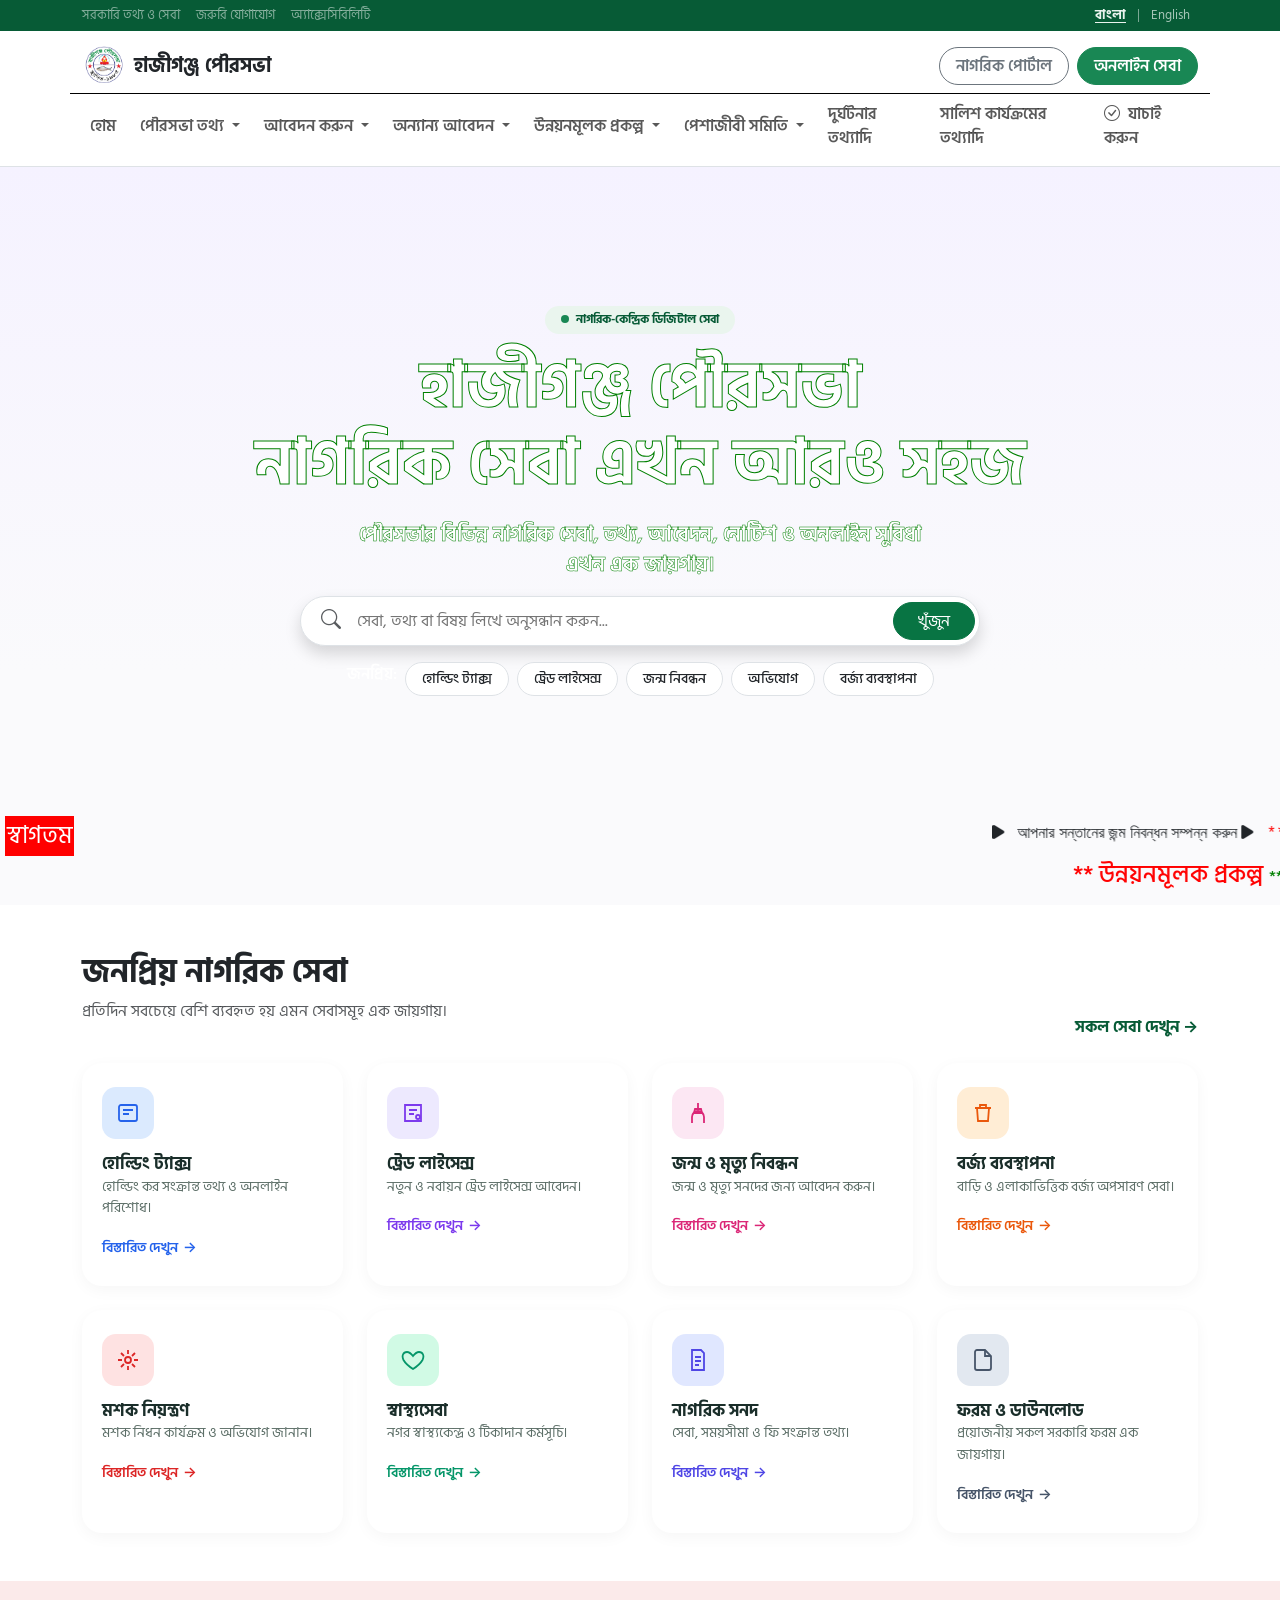
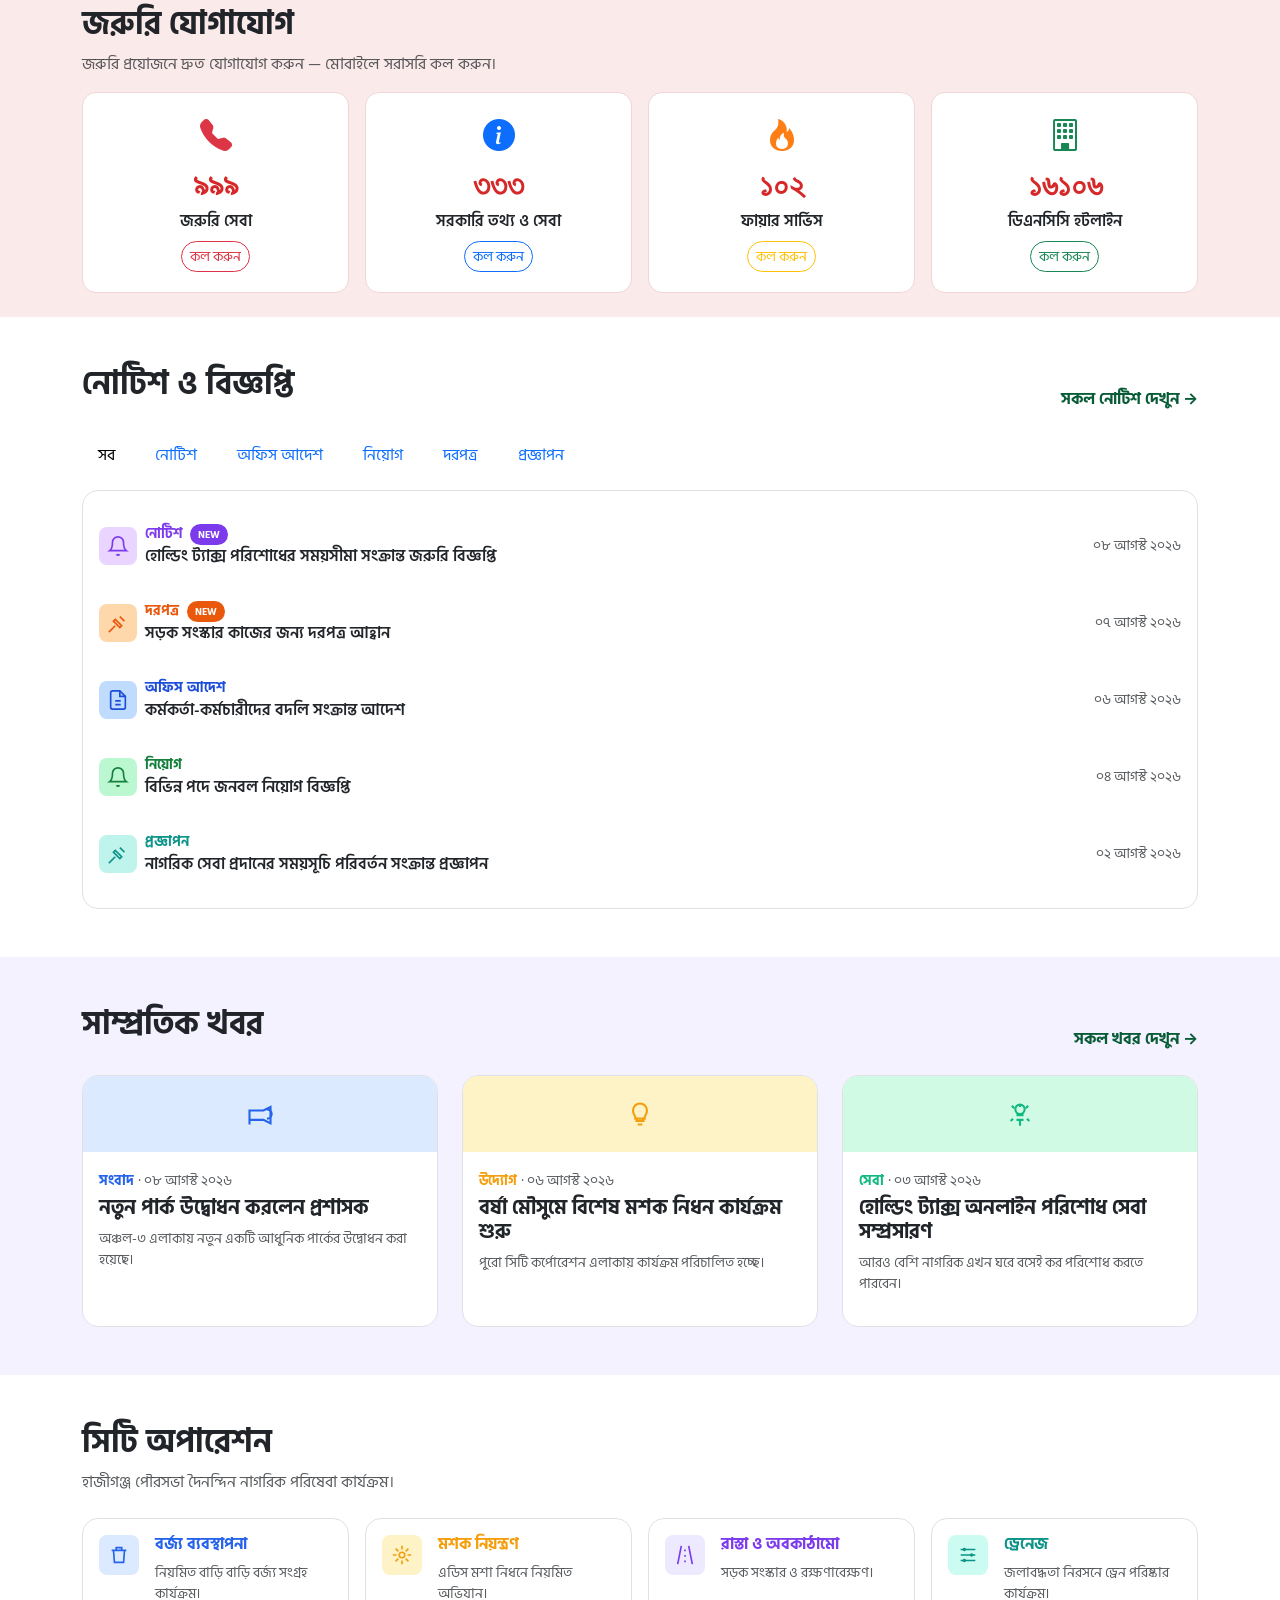
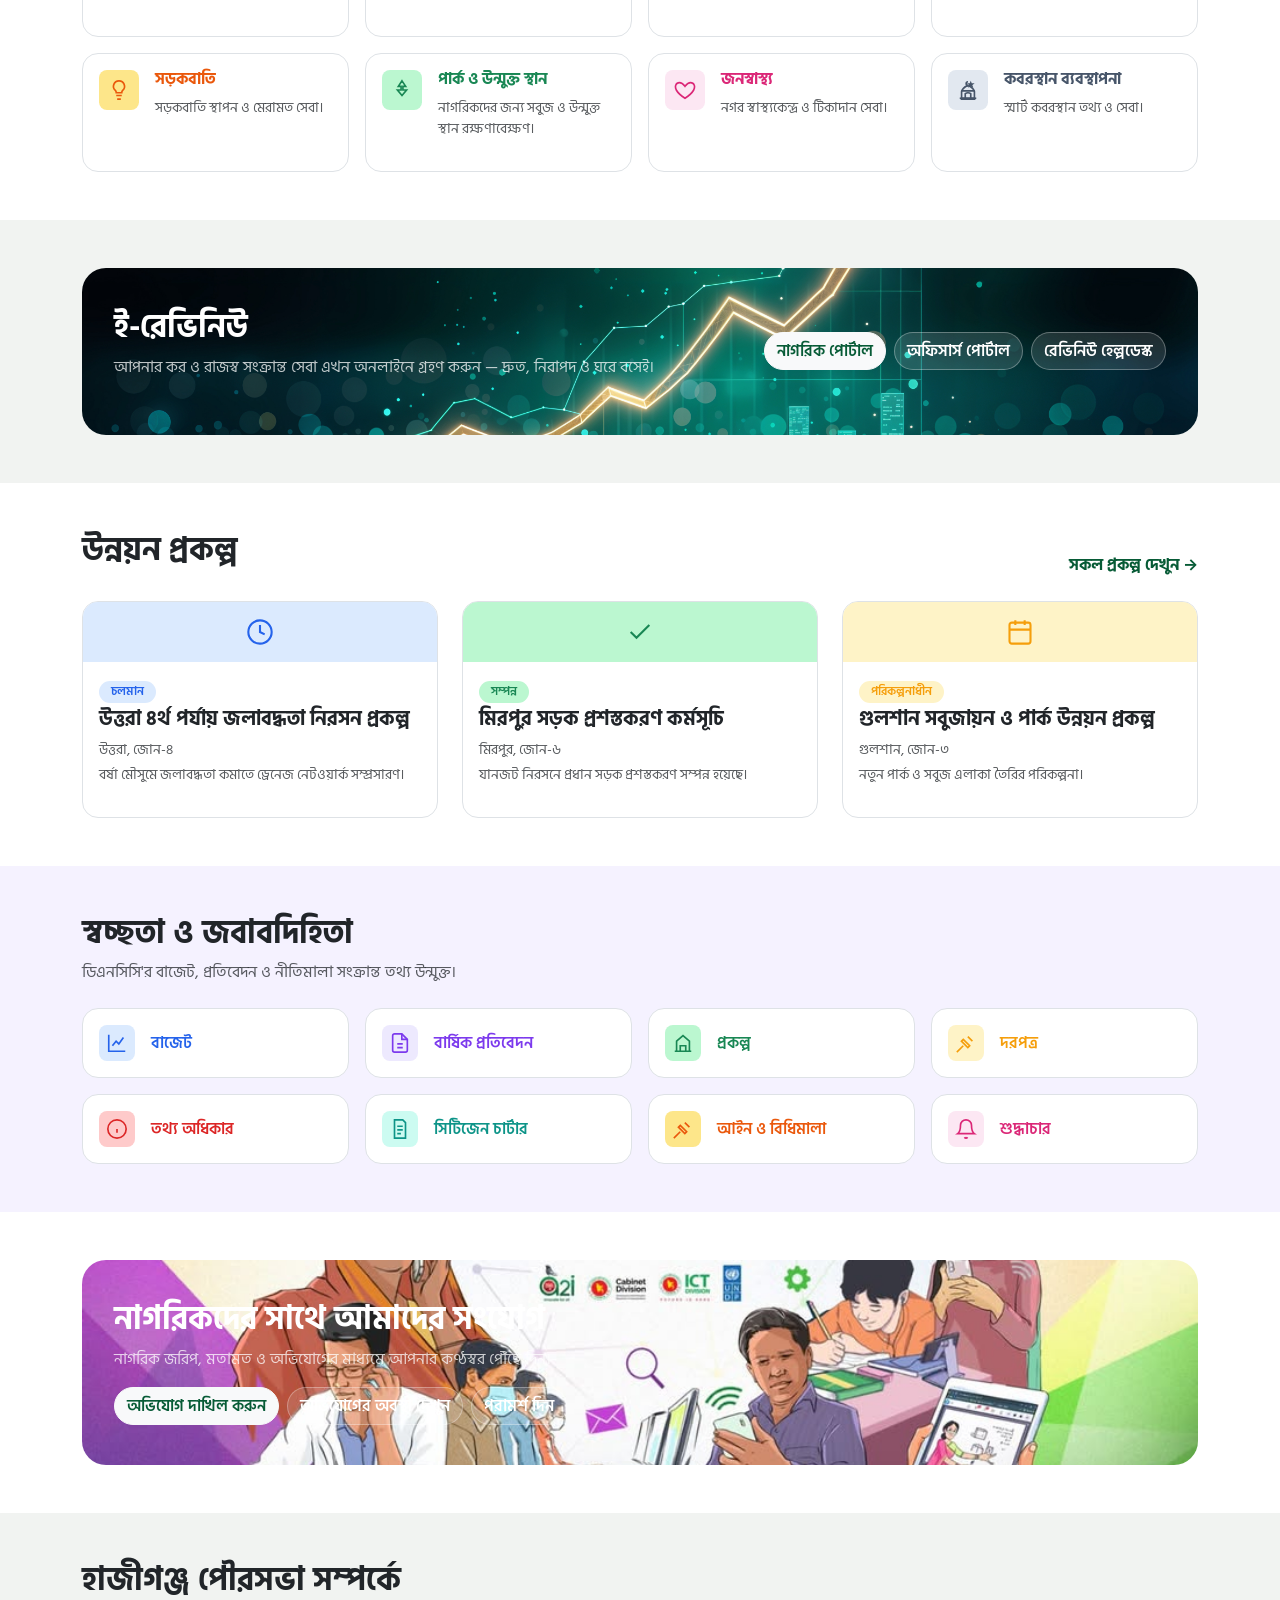
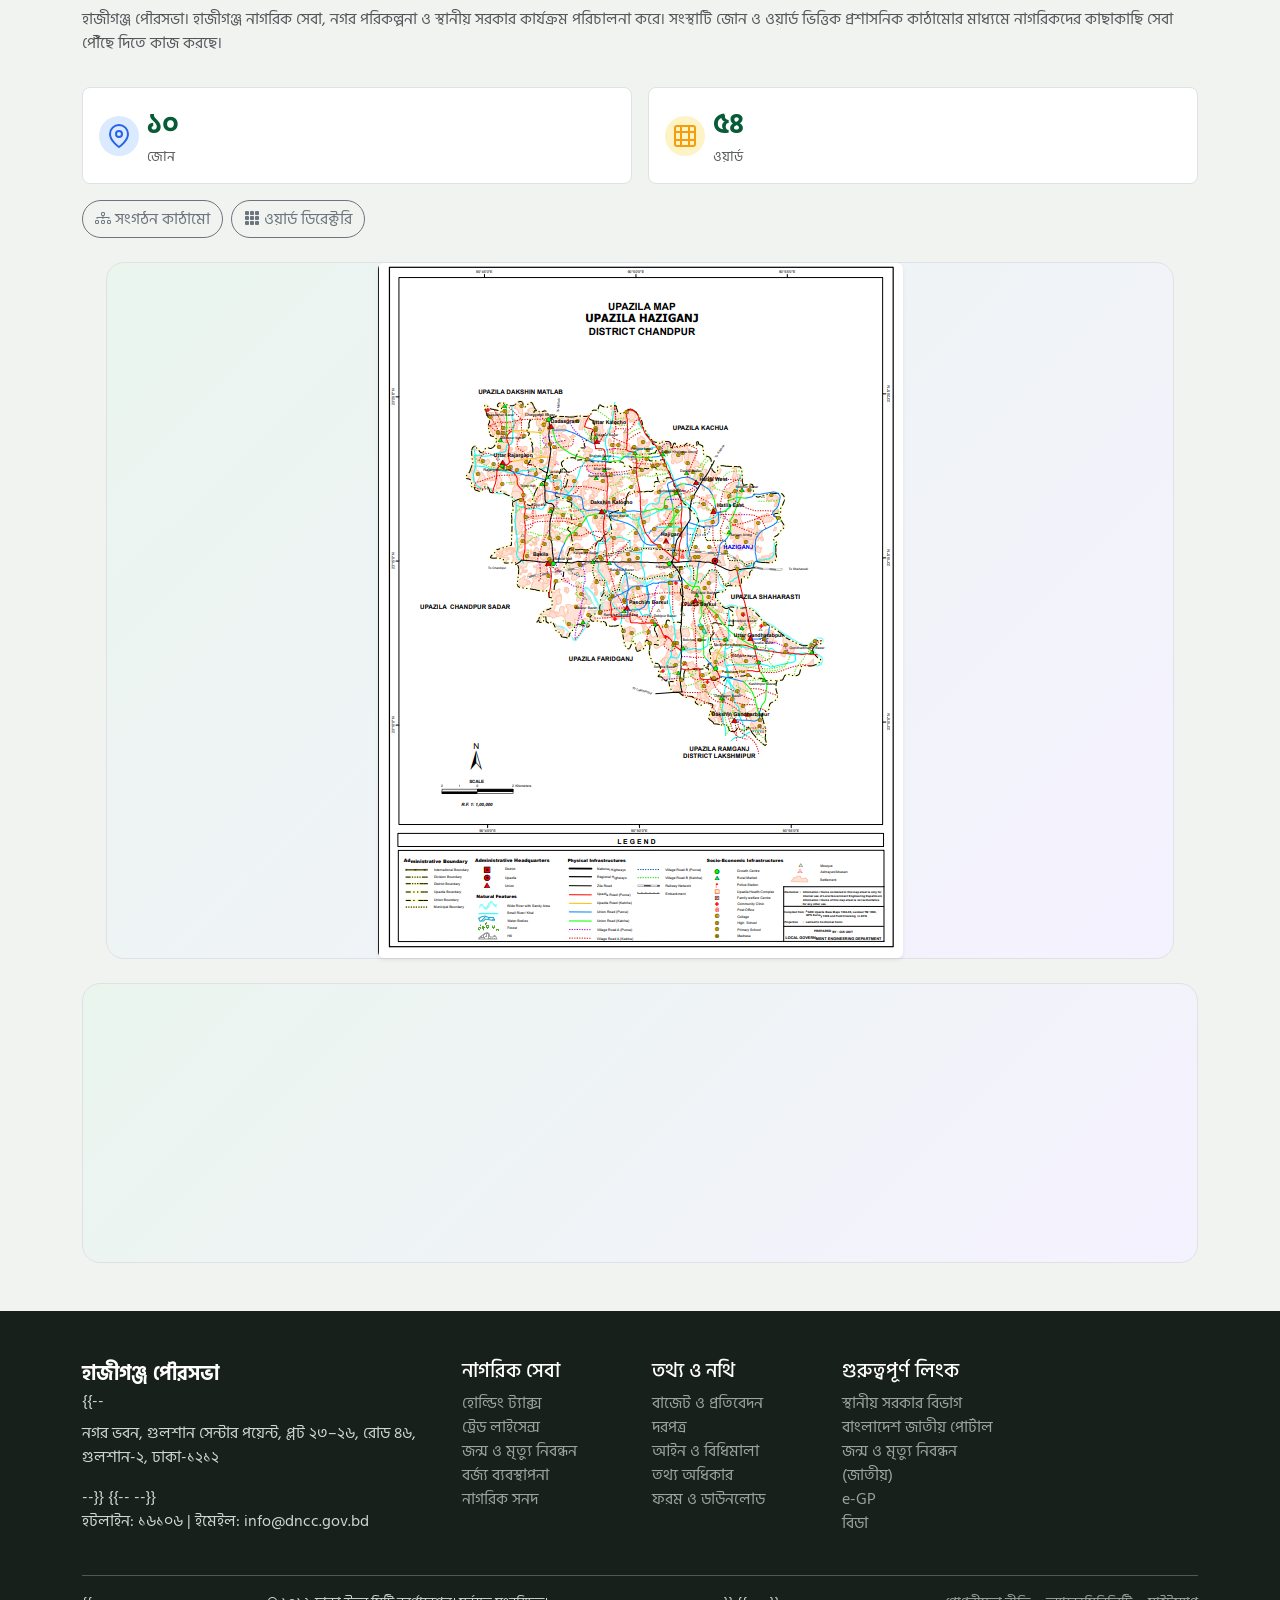
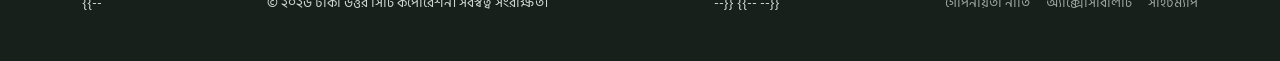
==== index.html @ 62d09ca6 "fast commit" ====
<!DOCTYPE html>
<html lang="bn">

<head>
    <meta charset="UTF-8">
    <meta name="viewport" content="width=device-width, initial-scale=1.0">
    <title>হাজীগঞ্জ পৌরসভা </title>
    <!-- Bootstrap 5.3.2 CSS -->
    <link href="https://cdn.jsdelivr.net/npm/bootstrap@5.3.2/dist/css/bootstrap.min.css" rel="stylesheet">
    <!-- Bootstrap Icons -->
    <link rel="stylesheet" href="https://cdn.jsdelivr.net/npm/bootstrap-icons@1.11.3/font/bootstrap-icons.min.css">
    <!-- Google Fonts -->
    <link
        href="https://fonts.googleapis.com/css2?family=Hind+Siliguri:wght@400;500;600;700&family=Inter:wght@400;500;600;700;800&display=swap"
        rel="stylesheet">

    <link rel="stylesheet" href="https://cdnjs.cloudflare.com/ajax/libs/font-awesome/6.4.0/css/all.min.css">
    <link rel="stylesheet" href="css/index.css">
</head>

<body>

    <!-- ===== UTILITY BAR ===== -->
    <div class="bg-green-deep text-white py-1" style="font-size:0.8rem;">
        <div class="container d-flex flex-wrap justify-content-between align-items-center">
            <div class="d-flex gap-3 flex-wrap">
                <a href="#" class="text-white-50 text-decoration-none" data-bn>সরকারি তথ্য ও সেবা</a>
                <a href="#" class="text-white-50 text-decoration-none" data-en>Govt. Info &amp; Services</a>
                <a href="#emergency" class="text-white-50 text-decoration-none" data-bn>জরুরি যোগাযোগ</a>
                <a href="#emergency" class="text-white-50 text-decoration-none" data-en>Emergency Contact</a>
                <a href="#" class="text-white-50 text-decoration-none" data-bn>অ্যাক্সেসিবিলিটি</a>
                <a href="#" class="text-white-50 text-decoration-none" data-en>Accessibility</a>
            </div>
            <div class="lang-switch">
                <button id="btn-bn" class="btn active" onclick="setLang('bn')">বাংলা</button>
                <span class="text-white-50">|</span>
                <button id="btn-en" class="btn" onclick="setLang('en')">English</button>
            </div>
        </div>
    </div>

    <!-- ===== MAIN NAVBAR (Bootstrap) ===== -->
    <nav class="navbar navbar-expand-lg bg-white sticky-top border-bottom" style="z-index:100;">
        <div class="container">
            <div class="row" style="border-bottom: 1px solid #000;">
                <div class="col d-flex align-items-center gap-2">
                    <a class="navbar-brand d-flex align-items-center gap-2" href="#">
                        <img src="storage/logo.jpg" alt="Logo" style="height:44px; width:auto;">
                        <span class="fw-bold text-dark" data-bn>হাজীগঞ্জ পৌরসভা</span>
                        <span class="fw-bold text-dark" data-en>Hajiganj Pourashava</span>
                    </a>
                </div>
                <div class="col d-flex justify-content-end align-items-center gap-2">
                    <ul class="navbar-nav d-none d-lg-flex align-items-center gap-1 gap-lg-2">
                        <!-- ডান পাশের বাটন -->
                        <li class="nav-item d-none d-lg-block">
                            <a class="btn btn-outline-secondary rounded-pill px-3 fw-semibold" href="#"><span
                                    data-bn>নাগরিক পোর্টাল</span><span data-en>Citizen
                                    Portal</span></a>
                        </li>
                        <li class="nav-item">
                            <a class="btn btn-success rounded-pill px-3 fw-semibold" href="#"><span data-bn>অনলাইন
                                    সেবা</span><span data-en>Online
                                    Services</span></a>
                        </li>
                    </ul>
                </div>
            </div>
            <div>
                <button class="navbar-toggler border-0" type="button" data-bs-toggle="collapse"
                    data-bs-target="#mainNav" aria-controls="mainNav" aria-expanded="false">
                    <i class="bi bi-list fs-2 text-dark"></i>
                </button>

                <div class="collapse navbar-collapse" id="mainNav">
                    <ul class="navbar-nav align-items-lg-center gap-1 gap-lg-2">

                        <!-- হোম -->
                        <li class="nav-item">
                            <a class="nav-link fw-semibold" href="#"><span data-bn>হোম</span><span
                                    data-en>Home</span></a>
                        </li>

                        <!-- পৌরসভা তথ্য (ড্রপডাউন) -->
                        <li class="nav-item dropdown dropdown-hover">
                            <a class="nav-link dropdown-toggle fw-semibold" href="#" role="button"
                                data-bs-toggle="dropdown" aria-expanded="false">
                                <span data-bn>পৌরসভা তথ্য</span><span data-en>About
                                    Us</span>
                            </a>
                            <ul class="dropdown-menu shadow-sm border-0 rounded-4 py-2">
                                <li><a class="dropdown-item"
                                        href="https://hajigonjpoura.org/unioncouncilinformation"><span data-bn>পৌরসভার
                                            সংক্ষিপ্ত বিবরণ</span><span data-en>Brief History</span></a></li>
                                <li><a class="dropdown-item" href="https://comillaboard.portal.gov.bd/"><span
                                            data-bn>শিক্ষা বিষয়ক
                                            তথ্য</span><span data-en>Education Info</span></a></li>
                                <li>
                                    <hr class="dropdown-divider">
                                </li>
                                <li><a class="dropdown-item" href="#"><span data-bn>লোকেশন ও
                                            আয়তন</span><span data-en>Location &amp; Area</span></a></li>
                                <li><a class="dropdown-item" href="#"><span data-bn>সাংগঠনিক
                                            কাঠামো</span><span data-en>Organogram</span></a></li>
                                <li><a class="dropdown-item" href="#"><span data-bn>কর্মকর্তাবৃন্দ</span><span
                                            data-en>Officers</span></a></li>
                            </ul>
                        </li>

                        <!-- আবেদন করুন (ড্রপডাউন) -->
                        <li class="nav-item dropdown dropdown-hover">
                            <a class="nav-link dropdown-toggle fw-semibold" href="#" role="button"
                                data-bs-toggle="dropdown" aria-expanded="false">

                                <span data-bn>আবেদন করুন</span>
                                <span data-en>Apply</span>
                            </a>
                            <ul class="dropdown-menu shadow-sm border-0 rounded-4 py-2">
                                <li>
                                    <a class="dropdown-item"
                                        href="https://hajigonjpoura.org/application/eyJpdiI6InIzMmdoY3Y3WXNOSkhYb25IM2loVnc9PSIsInZhbHVlIjoiR1ZPV2FvSGgrSTJ3czRsTUg0Nk84Zz09IiwibWFjIjoiOWJlN2NhYWNlMmIxYTc5YzA0M2M3ZjY5MjBhOTgyNzQzYzQwOTk4NThhNjYxYWEzZmIwNWVjNWEyYTFhZTQxNSJ9">
                                        <i class="bi bi-person me-2 text-success"></i>
                                        <span data-bn>নাগরিক আবেদন</span>
                                        <span data-en>Citizen Application</span>
                                    </a>
                                </li>
                                <li>
                                    <a class="dropdown-item"
                                        href="https://hajigonjpoura.org/application/eyJpdiI6InlqTGU4N0ZBbHZwTm1cL3kzdTBDUGtRPT0iLCJ2YWx1ZSI6IkdSOFNhQWgzM1VWK3BPQzA3NlJHUkE9PSIsIm1hYyI6IjgxYzU2Yjg0NDUzMmVlNDgzNGRlZGIyZDdiNmM5ZjAyMzM1YjNjMzVkZjdlZGY0ZjAzNzk2YzQwZWM0YTU2NWQifQ==">
                                        <i class="bi bi-award me-2 text-success"></i>
                                        <span data-bn>ট্রেড লাইসেন্স আবেদন</span>
                                        <span data-en>Trade License Application</span>
                                    </a>
                                </li>
                                <li>
                                    <a class="dropdown-item"
                                        href="https://hajigonjpoura.org/application/eyJpdiI6IldDZU9BZWlkdHlVZTJJZ1kzaTBCZmc9PSIsInZhbHVlIjoiTEExOEJKSzBkN1N1SG1DS3p2dWlsdz09IiwibWFjIjoiYWE3NDU5ZDZlOGY1ZDM0MmM4NjNlN2I0YjgzODhhYWM5NGY5ZmI4ZGQ5YjJlNzkwZWI2NzZhOTU1NDdhMjAxZiJ9">
                                        <i class="bi bi-people-fill me-2 text-success"></i>
                                        <span data-bn>ওয়ারিশসনদের আবেদন</span>
                                        <span data-en>Heir Certificate Application</span>
                                    </a>
                                </li>
                                <li>
                                    <a class="dropdown-item"
                                        href="https://hajigonjpoura.org/application/eyJpdiI6ImY5eFdYTHZibEpteVFPbTNvQXFGbkE9PSIsInZhbHVlIjoiXC95bDRlQjZicFBlUG1lYW81eEZnVXc9PSIsIm1hYyI6IjI1NDNlMjBjNTNiZWE1NDQ5NTZiMzJhMmYyMGEzOWIyNzJlOWI5NzRhOWRkYjljNDhkYmRkYjc0ZTQxZTgxZjgifQ==">
                                        <i class="bi bi-house me-2 text-success"></i>
                                        <span data-bn>প্রিমিসেস লাইসেন্স আবেদন</span>
                                        <span data-en>Premises License Application</span>
                                    </a>
                                </li>
                                <li>
                                    <hr class="dropdown-divider">
                                </li>
                                <li>
                                    <a class="dropdown-item"
                                        href="https://hajigonjpoura.org/application/eyJpdiI6InlRcUM2b1lVVmZFOGhXZ25YWjB5dWc9PSIsInZhbHVlIjoibXdPTnZXM0pjV1lTT3NvVGhzNWVQUT09IiwibWFjIjoiZjIyMmE0OTEzOWVmZmJiNzVlOTk1ZDY4YzNiOGUyOGY0NmU2MzM1YmYxNzM1YzY4ZDk3ZTdkMTM3Zjc5OTgzMiJ9">
                                        <i class="bi bi-file-earmark-text me-2 text-success"></i>
                                        <span data-bn>পারিবারিক সনদের আবেদন</span>
                                        <span data-en>Family Certificate Application</span>
                                    </a>
                                </li>
                            </ul>
                        </li>
                        <!-- অন্যান্য আবেদন (ড্রপডাউন) -->
                        <li class="nav-item dropdown dropdown-hover">
                            <a class="nav-link dropdown-toggle fw-semibold" href="#" role="button"
                                data-bs-toggle="dropdown" aria-expanded="false">

                                <span data-bn>অন্যান্য আবেদন</span>
                                <span data-en>Other Applications</span>
                            </a>
                            <ul class="dropdown-menu shadow-sm border-0 rounded-4 py-2" style="min-width: 320px;">
                                <!-- সনদ সংক্রান্ত আবেদন -->
                                <li>
                                    <h6 class="dropdown-header fw-bold text-success" data-bn>📄 সনদ সংক্রান্ত আবেদন
                                    </h6>
                                    <h6 class="dropdown-header fw-bold text-success" data-en>📄 Certificate
                                        Applications</h6>
                                </li>
                                <li>
                                    <a class="dropdown-item"
                                        href="https://hajigonjpoura.org/application/eyJpdiI6InZwTXkzbUdQRXRBa1VLMmdVRkE5RVE9PSIsInZhbHVlIjoiMTNWaHhDcDd0OWdvYkpqYnpzUkxIZz09IiwibWFjIjoiZGMwMTE4YmU2NGRmM2E4MDMzMjBmMzk0NjQxYTk5NGViMGE4NTExYTU3NmQ1MTRiZTUwNGY1ZmU2NzRmYTQzYyJ9">
                                        <i class="bi bi-file-earmark-check me-2 text-success"></i>
                                        <span data-bn>চারিত্রিক সনদের আবেদন</span>
                                        <span data-en>Character Certificate Application</span>
                                    </a>
                                </li>
                                <li>
                                    <a class="dropdown-item"
                                        href="https://hajigonjpoura.org/application/eyJpdiI6ImJNdk5Bb01ERk5zYlRsVlplK3ZBamc9PSIsInZhbHVlIjoiMVpzS1Irc3JEeEVTNUd2VTNUdVNGZz09IiwibWFjIjoiNWFiMjFlZWU4M2FjNTc2NTRjZTMyMGRjNjBhZjY4Njg5YjIyM2U5MWU1MmU3ZjZhY2E0MDIzN2I3NWI1OTE1YSJ9">
                                        <i class="bi bi-person-standing me-2 text-success"></i>
                                        <span data-bn>অবিবাহিত সনদের আবেদন</span>
                                        <span data-en>Unmarried Certificate Application</span>
                                    </a>
                                </li>
                                <li>
                                    <a class="dropdown-item"
                                        href="https://hajigonjpoura.org/application/eyJpdiI6InZFVEw2dERGRmdzbm40UGp5NjloWGc9PSIsInZhbHVlIjoiREUyRU5zc1VhQXNYQTVjMW10UlwvNEE9PSIsIm1hYyI6IjU5YWI5Y2Y3Mzc3M2EzYWNjODY0NGRmMmJiMzVhMjhhZDg5MzI5ZDM5NzEyMzFmYjhhYjQzYjk4YWU2MzVkNDYifQ==">
                                        <i class="bi bi-person-hearts me-2 text-success"></i>
                                        <span data-bn>বিবাহিত সনদের আবেদন</span>
                                        <span data-en>Married Certificate Application</span>
                                    </a>
                                </li>
                                <li>
                                    <a class="dropdown-item"
                                        href="https://hajigonjpoura.org/application/eyJpdiI6IjJ6aFwvOGNmXC9YRFNVT29IZEdlY09XUT09IiwidmFsdWUiOiJ0cEZsWm85WHVOMVBiRVN4dEhyMVFBPT0iLCJtYWMiOiJlMTgwZjNhMWNhZTM3MDVhMDY5MDAxNTViYTg3ZTVkODE1MDBjMDY4MWJiYmUzNWUyMjQxZDJkNDQ3NDliNDQxIn0=">
                                        <i class="bi bi-heart-pulse me-2 text-success"></i>
                                        <span data-bn>মৃত্যু সনদের আবেদন</span>
                                        <span data-en>Death Certificate Application</span>
                                    </a>
                                </li>
                                <li>
                                    <a class="dropdown-item"
                                        href="https://hajigonjpoura.org/application/eyJpdiI6Imp0UjhoaEFpTEFNd1l2c2oyR2NZRlE9PSIsInZhbHVlIjoiaWpJb2NOYUlZRkljZzRtTmp5RWx0UT09IiwibWFjIjoiNjlmNmU0MTdkMjMxMTI1YTNjYWE2YzVmMDA1M2JlYzBlY2U4NjM2YWI1YTU4NDg2YjIzMDAyOGExMDU4NGE4OSJ9">
                                        <i class="bi bi-house-x me-2 text-success"></i>
                                        <span data-bn>ভূমিহিন সনদের আবেদন</span>
                                        <span data-en>Landless Certificate Application</span>
                                    </a>
                                </li>
                                <li>
                                    <a class="dropdown-item"
                                        href="https://hajigonjpoura.org/application/eyJpdiI6IlozY0JZQU96YWF0Nm5NVVdwT0JHaGc9PSIsInZhbHVlIjoiRjF6c0JBOTB1M1JFVnhSRXVGMG9BUT09IiwibWFjIjoiY2MyZGJmZGYwOWM2ZjQwYmYxZTE1ZDEyZWU3NDlkZDg1NzA1YTMxN2RiOTY2OTE4MTgwMmNiNDI3NWY5ZmQwNyJ9">
                                        <i class="bi bi-arrow-repeat me-2 text-success"></i>
                                        <span data-bn>পুনঃ বিবাহ না হওয়া সনদের আবেদন</span>
                                        <span data-en>Non-remarriage Certificate Application</span>
                                    </a>
                                </li>

                                <li>
                                    <hr class="dropdown-divider">
                                </li>

                                <!-- প্রত্যয়ন ও অনুমতি সংক্রান্ত -->
                                <li>
                                    <h6 class="dropdown-header fw-bold text-success" data-bn>🔐 প্রত্যয়ন ও অনুমতি
                                        সংক্রান্ত</h6>
                                    <h6 class="dropdown-header fw-bold text-success" data-en>🔐 Certification &amp;
                                        Permission</h6>
                                </li>
                                <li>
                                    <a class="dropdown-item"
                                        href="https://hajigonjpoura.org/application/eyJpdiI6Imc5T1pPalhLYTBJUzl6OVA4dVRKXC9BPT0iLCJ2YWx1ZSI6ImtuXC9xMlFBT2d4ZU9FVFQ5cGlcL0MrZz09IiwibWFjIjoiODU4M2NhMTM1MTdlYWViOGE2ZTFkNDU4MzA4YzJmZGViOWNlZmIwNDBkNzIzYTdlZDBiY2YxYjU5MjkzZDIxZCJ9">
                                        <i class="bi bi-person-vcard me-2 text-success"></i>
                                        <span data-bn>ভোটার আইডি স্থানান্তর সনদের আবেদন</span>
                                        <span data-en>Voter ID Transfer Certificate Application</span>
                                    </a>
                                </li>
                                <li>
                                    <a class="dropdown-item"
                                        href="https://hajigonjpoura.org/application/eyJpdiI6Imx5NWxUdEdMamQzZEREWW5seFk3T2c9PSIsInZhbHVlIjoiQitGUFpvZlU1VG0rYWlQbm5kK1RiUT09IiwibWFjIjoiYzg4ODRmN2VjYTI3ZGJhZWQ3ZTQ5NDQ1NWU0NDZiYmQ3ZTlhZmQ4MGY1ZTQyYWNkNDY0ZTU4M2U1MzQ5NjQ4YSJ9">
                                        <i class="bi bi-water me-2 text-success"></i>
                                        <span data-bn>নদী ভাঙন সনদের আবেদন</span>
                                        <span data-en>River Erosion Certificate Application</span>
                                    </a>
                                </li>
                                <li>
                                    <a class="dropdown-item"
                                        href="https://hajigonjpoura.org/application/eyJpdiI6IjdiSlRVdWV6MGsrTlZMTHZsOStaUlE9PSIsInZhbHVlIjoiWHhhQXJ4UzJRV3o3dUk2czd2RmFCQT09IiwibWFjIjoiOGQ0ZTkzYmIzMjI5YzZmNjYxMjNkMTY0NzE2M2FiMDJiZWE1MmQ5M2FjNmM5OTRjZjZmNjAzZmM5NDljNjQxNCJ9">
                                        <i class="bi bi-file-check me-2 text-success"></i>
                                        <span data-bn>অনাপত্তি পত্র আবেদন</span>
                                        <span data-en>No-Objection Certificate Application</span>
                                    </a>
                                </li>
                                <li>
                                    <a class="dropdown-item"
                                        href="https://hajigonjpoura.org/application/eyJpdiI6IlIxaW1JTHRCeWFhQU9LbWhlcUJiOGc9PSIsInZhbHVlIjoicWZDeVUrcXcyRGdCaGRCcVY3ZHV5dz09IiwibWFjIjoiYzc1MTFmZDczMGMxODBiYjAyMDRhZjQ2YmQyNDM0YmQ1NTE1M2QwNDExNTIyODQ1ZTM0OTRkNTY5M2M0NWI2OSJ9">
                                        <i class="bi bi-person-arms-up me-2 text-success"></i>
                                        <span data-bn>একই নামের প্রত্যয়ন আবেদন</span>
                                        <span data-en>Same Name Certification Application</span>
                                    </a>
                                </li>
                                <li>
                                    <a class="dropdown-item"
                                        href="https://hajigonjpoura.org/application/eyJpdiI6IjJoeXJwWmx1M01tWkRoMjZHQzhDTVE9PSIsInZhbHVlIjoiWUhGYzRUQ2xcL0NPaU1QTGtlVU5BY2c9PSIsIm1hYyI6IjU1ZmU2OGNhZmY0Yjg2Yzg2M2MyMzQ1OTZmNjZjOWNjYjExYzkzODc1N2M2MzFhMmY5MTBhMWQyOGNiYmFiNjcifQ==">
                                        <i class="bi bi-file-earmark-lock me-2 text-success"></i>
                                        <span data-bn>অনুমতি পত্রের আবেদন</span>
                                        <span data-en>Permission Letter Application</span>
                                    </a>
                                </li>
                                <li>
                                    <a class="dropdown-item"
                                        href="https://hajigonjpoura.org/application/eyJpdiI6IlFJTVRzYnhGNGl4K0RYeGFyVWozNWc9PSIsInZhbHVlIjoiNGpYMnJUOE12VDYwVkV4QkdZbzFmQT09IiwibWFjIjoiOWExMjBlZmE4M2I1OTYzN2RkZjA5Y2ZiYTUxNTg1NjBiYTBiYzBkODgwNmQ0ZWRlODA3NjZlNmM1YmEwNTg2YSJ9">
                                        <i class="bi bi-cash-stack me-2 text-success"></i>
                                        <span data-bn>বার্ষিক আয়ের প্রত্যয়ন আবেদন</span>
                                        <span data-en>Annual Income Certification Application</span>
                                    </a>
                                </li>

                                <li>
                                    <hr class="dropdown-divider">
                                </li>

                                <!-- বিবিধ আবেদন -->
                                <li>
                                    <h6 class="dropdown-header fw-bold text-success" data-bn>📌 বিবিধ আবেদন</h6>
                                    <h6 class="dropdown-header fw-bold text-success" data-en>📌 Miscellaneous
                                        Applications</h6>
                                </li>
                                <li>
                                    <a class="dropdown-item"
                                        href="https://hajigonjpoura.org/application/eyJpdiI6IkJHVFdmTmRTT3lPM1lPbTl3aTZqTVE9PSIsInZhbHVlIjoiU1BhSllSSmRraTZvSUF6dWRQWUdFUT09IiwibWFjIjoiZWI1MTM0ODZhN2FjNWQ4MjEwN2UzYzI2NGFiODk2YWEzYjBhZTczZmRjZmExMmE2NzdkNzY5MWFmZGQzMmIwNSJ9">
                                        <i class="bi bi-ear me-2 text-success"></i>
                                        <span data-bn>প্রকৃত বাকঁ ও শ্রবন প্রতিবন্ধী আবেদন</span>
                                        <span data-en>Speech &amp; Hearing Disability Application</span>
                                    </a>
                                </li>
                                <li>
                                    <a class="dropdown-item"
                                        href="https://hajigonjpoura.org/application/eyJpdiI6IjhlSk9zYWtKXC9ORjFLQjhWUlF4Q1JBPT0iLCJ2YWx1ZSI6IkF0R1VsVUw3Um1mK0FvOUEwVGppaHc9PSIsIm1hYyI6IjNhODQ5MDFiZTljZGI1NjU1MzE5MjRlZDE2MzY4MDU0YmRjY2VhMjY1NDM2MDBiYmE0MjMxMWY1ODExYTkzNjYifQ==">
                                        <i class="bi bi-star-of-life me-2 text-success"></i>
                                        <span data-bn>সনাতন ধর্ম অবলম্বী সনদের আবেদন</span>
                                        <span data-en>Hindu Religious Certificate Application</span>
                                    </a>
                                </li>
                                <li>
                                    <a class="dropdown-item"
                                        href="https://hajigonjpoura.org/application/eyJpdiI6InozTGdRK3h0b3dGK2lcLzhRQmQyUzlRPT0iLCJ2YWx1ZSI6InBPVEoxWjBRNWRmZ29Ba1FySUhvOXc9PSIsIm1hYyI6Ijg0MjdlMzg0Y2ExMDU0NDAxNTQxYWM1Zjg0ODBkYzdkNzIzMzIxNTdmOGJlN2U3YjE5ZGIyOGIyZmU5OWQ0MWQifQ==">
                                        <i class="bi bi-file-earmark-richtext me-2 text-success"></i>
                                        <span data-bn>প্রত্যয়ন পত্র আবেদন</span>
                                        <span data-en>Certification Letter Application</span>
                                    </a>
                                </li>
                                <li>
                                    <a class="dropdown-item"
                                        href="https://hajigonjpoura.org/application/eyJpdiI6Im1rSzZqazE2WjczWCtDM2w2WkI5eWc9PSIsInZhbHVlIjoiWVV1UVwvbVZMaDlyRzJabU5tZWJKY1E9PSIsIm1hYyI6ImIyYzY4NDZkNzIyOGZjNzE1ZjBhNGEzMmZkNDA1ODc0OTE0ZTZhMWM0NjZkMTlkZGVmYWM1MzZkMDBiNTZmZWMifQ==">
                                        <i class="bi bi-tools me-2 text-success"></i>
                                        <span data-bn>রাস্তা খননের অনুমতির আবেদন</span>
                                        <span data-en>Road Excavation Permission Application</span>
                                    </a>
                                </li>
                                <li>
                                    <a class="dropdown-item"
                                        href="https://hajigonjpoura.org/application/eyJpdiI6Ikpqc1VCOFNkVG96VWhxc1Q0WUE2YWc9PSIsInZhbHVlIjoiRVBieHp1S1Z0NnBVY2MzaGtQZm1kdz09IiwibWFjIjoiZjc4NmRkMzk2M2U2YmVjMTUxZmUwZmQwMGE0ZTVlMzg1YjdkYThlNjhmMTVhYWQ2YTk5MmNiMTA2YTgzMTE0YSJ9">
                                        <i class="bi bi-paw me-2 text-success"></i>
                                        <span data-bn>পোষা প্রাণীর লাইসেন্সের আবেদন</span>
                                        <span data-en>Pet License Application</span>
                                    </a>
                                </li>
                                <li>
                                    <a class="dropdown-item"
                                        href="https://hajigonjpoura.org/application/eyJpdiI6ImxaNFZzSmRuaGVMOG1aRGR4ZlV3cWc9PSIsInZhbHVlIjoiVnpQc2VveDZFcU42TFwvVzJaZkxUYlE9PSIsIm1hYyI6ImUzM2UxZGFlMDRjNDIwNGZmM2Q3MDcwOTg3OTMyNzcxYWU1ODEyNGE1N2E5OWIzOTI4NjRmZmY2NWRjNmFmYzEifQ==">
                                        <i class="bi bi-coin me-2 text-success"></i>
                                        <span data-bn>আর্থিক অসচ্ছলতার সনদ আবেদন</span>
                                        <span data-en>Financial Insolvency Certificate Application</span>
                                    </a>
                                </li>

                                <li>
                                    <hr class="dropdown-divider">
                                </li>

                                <!-- হোল্ডিং সংক্রান্ত -->
                                <li>
                                    <h6 class="dropdown-header fw-bold text-success" data-bn>🏠 হোল্ডিং সংক্রান্ত</h6>
                                    <h6 class="dropdown-header fw-bold text-success" data-en>🏠 Holding Related</h6>
                                </li>
                                <li>
                                    <a class="dropdown-item"
                                        href="https://hajigonjpoura.org/application/eyJpdiI6Ik1DXC9CZm1GNEZienZqR1k1aTVOQnNBPT0iLCJ2YWx1ZSI6IjFFaU1maVNCbVwvbWtDTE8wQWxHb293PT0iLCJtYWMiOiJiNjkxNGVmNDIzZWQyODUzYTcxNjkzOWIxNjk3N2Y1YjFmMTYyZTc4YTM0YjFmMzZmZmE3NzJjMTA0ODFlNDQwIn0=">
                                        <i class="bi bi-building-add me-2 text-success"></i>
                                        <span data-bn>নতুন হোল্ডিং আবেদন</span>
                                        <span data-en>New Holding Application</span>
                                    </a>
                                </li>
                                <li>
                                    <a class="dropdown-item"
                                        href="https://hajigonjpoura.org/application/eyJpdiI6Im9sdzR1RVAwbWM0WURPK3M4S05wWmc9PSIsInZhbHVlIjoiS3RcL3JvOUU4NkFPZjF2Vko5bk1QUFE9PSIsIm1hYyI6ImZhOWVlNzhiMzI0NjRhY2QzMzQ1NThjYjA5ODBmODBjMzBhM2U0MjJiYjgwNjE3MTEzODU2ZmE2Y2ZhOTM1MTIifQ==">
                                        <i class="bi bi-pencil-square me-2 text-success"></i>
                                        <span data-bn>হোল্ডিং নামজারির আবেদন</span>
                                        <span data-en>Holding Name Transfer Application</span>
                                    </a>
                                </li>
                                <li>
                                    <a class="dropdown-item"
                                        href="https://hajigonjpoura.org/application/eyJpdiI6Ik0xXC83ZkllRUJGNU1RazZBZm5aWFJRPT0iLCJ2YWx1ZSI6Ilg5TVFFcTRUN0dPeW1tM2tSTnhBXC9RPT0iLCJtYWMiOiJhZWE4MzJkMzMzYTkxMWU3OTQ3Y2ZhMDAyZWJmNDQ5ZGUzY2ZmMGFkYzNhZWQyMDY5YTcyZDkzZTM2MWVjMjk2In0=">
                                        <i class="bi bi-building me-2 text-success"></i>
                                        <span data-bn>ইমারত নির্মাণ আবেদন</span>
                                        <span data-en>Building Construction Application</span>
                                    </a>
                                </li>
                                <li>
                                    <a class="dropdown-item"
                                        href="https://hajigonjpoura.org/application/eyJpdiI6IkpaY1JMeXJsYnkxT1hkeTRqOFBuc3c9PSIsInZhbHVlIjoiendLVWtGdDZ4MkxBZDRwVzZYalF1Zz09IiwibWFjIjoiMmM1ZjhlYmRlYWEzOTBiZWFhMzIzZDYyNzg1MjM0MzY2N2RhODkwMWJiYjE5ZjJlNTExYmNiMDM1M2UyOWY2ZiJ9">
                                        <i class="bi bi-map me-2 text-success"></i>
                                        <span data-bn>ভূমি ব্যবহার ছাড়পত্রের আবেদন</span>
                                        <span data-en>Land Use Clearance Application</span>
                                    </a>
                                </li>
                            </ul>
                        </li>

                        <!-- উন্নয়নমূলক প্রকল্প (ড্রপডাউন) -->
                        <li class="nav-item dropdown dropdown-hover">
                            <a class="nav-link dropdown-toggle fw-semibold" href="#" role="button"
                                data-bs-toggle="dropdown" aria-expanded="false">
                                <span data-bn>উন্নয়নমূলক প্রকল্প</span>
                                <span data-en>Development Projects</span>
                            </a>
                            <ul class="dropdown-menu shadow-sm border-0 rounded-4 py-2" style="min-width: 480px;">
                                <div class="row g-0">
                                    <!-- প্রথম কলাম: অবকাঠামো ও জ্বালানি -->
                                    <div class="col-md-6 border-right">
                                        <li style="border-bottom: 1px solid black;">
                                            <h6 class="dropdown-header fw-bold text-success" data-bn>🏗️ অবকাঠামো ও
                                                জ্বালানি</h6>
                                            <h6 class="dropdown-header fw-bold text-success" data-en>🏗️ Infrastructure
                                                &amp; Energy</h6>
                                        </li>
                                        <li>
                                            <a class="dropdown-item" href="#">
                                                <i class="bi bi-droplet me-2 text-success"></i>
                                                <span data-bn>বিশুদ্ধ পানীয় জল প্রকল্প</span>
                                                <span data-en>Clean Water &amp; Water Project</span>
                                            </a>
                                        </li>
                                        <li>
                                            <a class="dropdown-item" href="#">
                                                <i class="bi bi-flower1 me-2 text-success"></i>
                                                <span data-bn>বায়োগ্যাস প্রকল্প</span>
                                                <span data-en>Biogas Project</span>
                                            </a>
                                        </li>
                                        <li>
                                            <a class="dropdown-item" href="#">
                                                <i class="bi bi-brightness-high me-2 text-success"></i>
                                                <span data-bn>সৌর বিদ্যুৎ প্রকল্প</span>
                                                <span data-en>Solar Power Project</span>
                                            </a>
                                        </li>
                                        <li>
                                            <a class="dropdown-item" href="#">
                                                <i class="bi bi-water me-2 text-success"></i>
                                                <span data-bn>আধুনিক পয়ঃনিষ্কাশন প্রকল্প</span>
                                                <span data-en>Modern Sewerage Project</span>
                                            </a>
                                        </li>
                                    </div>

                                    <!-- দ্বিতীয় কলাম: নিরাপত্তা ও পরিবেশ -->
                                    <div class="col-md-6">
                                        <li style="border-bottom: 1px solid black;">
                                            <h6 class="dropdown-header fw-bold text-success" data-bn>🛡️ নিরাপত্তা ও
                                                পরিবেশ</h6>
                                            <h6 class="dropdown-header fw-bold text-success" data-en>🛡️ Safety &amp;
                                                Environment</h6>
                                        </li>
                                        <li>
                                            <a class="dropdown-item" href="#">
                                                <i class="bi bi-fire me-2 text-success"></i>
                                                <span data-bn>ফায়ার হাইড্রেন্ট প্রকল্প</span>
                                                <span data-en>Fire Hydrant Project</span>
                                            </a>
                                        </li>
                                        <li>
                                            <a class="dropdown-item" href="#">
                                                <i class="bi bi-recycle me-2 text-success"></i>
                                                <span data-bn>বর্জ্য ব্যবস্থাপনা প্রকল্প</span>
                                                <span data-en>Waste Management Project</span>
                                            </a>
                                        </li>
                                        <li>
                                            <a class="dropdown-item" href="#">
                                                <i class="bi bi-ethernet me-2 text-success"></i>
                                                <span data-bn>ভূগর্ভস্থ বিদ্যুৎ ও ইন্টারনেট কেবল প্রকল্প</span>
                                                <span data-en>Underground Power &amp; Internet Cable Project</span>
                                            </a>
                                        </li>
                                    </div>
                                </div>
                            </ul>
                        </li>

                        <!-- পেশাজীবী সমিতি (ড্রপডাউন) -->
                        <li class="nav-item dropdown dropdown-hover">
                            <a class="nav-link dropdown-toggle fw-semibold" href="#" role="button"
                                data-bs-toggle="dropdown" aria-expanded="false">
                                <span data-bn>পেশাজীবী সমিতি</span>
                                <span data-en>Professional Associations</span>
                            </a>
                            <ul class="dropdown-menu shadow-sm border-0 rounded-4 py-2" style="min-width: 350px;">
                                <li>
                                    <a class="dropdown-item" href="Fishermen.html">
                                        <i class="bi bi-fish me-2 text-success"></i>
                                        <span data-bn>মৎস্যজীবী সমবায় সমিতি সদস্য পদের জন্য আবেদন</span>
                                        <span data-en>Fishermen Cooperative Association Membership Application</span>
                                    </a>
                                </li>
                                <li>
                                    <a class="dropdown-item" href="Farmers.html">
                                        <i class="bi bi-tree me-2 text-success"></i>
                                        <span data-bn>কৃষিজীবী সমবায় সমিতি সদস্য পদের জন্য আবেদন</span>
                                        <span data-en>Farmers Cooperative Association Membership Application</span>
                                    </a>
                                </li>
                                <li>
                                    <a class="dropdown-item" href="Market.html">
                                        <i class="bi bi-shop me-2 text-success"></i>
                                        <span data-bn>বাজার ব্যবস্থাপনা সমিতি সদস্য পদের জন্য আবেদন</span>
                                        <span data-en>Market Management Association Membership Application</span>
                                    </a>
                                </li>
                                <li>
                                    <a class="dropdown-item" href="Industrial.html">
                                        <i class="bi bi-gear me-2 text-success"></i>
                                        <span data-bn>শিল্পকারখানা সমবায় সমিতি সদস্য পদের জন্য আবেদন</span>
                                        <span data-en>Industrial Cooperative Association Membership Application</span>
                                    </a>
                                </li>
                                <li>
                                    <a class="dropdown-item" href="Livestock.html">
                                        <i class="bi bi-piggy-bank me-2 text-success"></i>
                                        <span data-bn>পশুপালক ও খামারি সমিতি সমবায় সমিতি সদস্য পদের জন্য আবেদন</span>
                                        <span data-en>Livestock &amp; Farmers Cooperative Association Membership
                                            Application</span>
                                    </a>
                                </li>
                            </ul>
                        </li>
                        <!-- দুর্ঘটনার তথ্যাদি (সরাসরি লিংক) -->
                        <li class="nav-item">
                            <a class="nav-link fw-semibold" href="accidentForm.html">
                                <span data-bn>দুর্ঘটনার তথ্যাদি</span>
                                <span data-en>Accident Information</span>
                            </a>
                        </li>
                        <!-- সালিশ কার্যক্রমের তথ্যাদি (সরাসরি লিংক) -->
                        <li class="nav-item">
                            <a class="nav-link fw-semibold" href="Arbitration.html">
                                <span data-bn>সালিশ কার্যক্রমের তথ্যাদি</span>
                                <span data-en>Arbitration Information</span>
                            </a>
                        </li>

                        <!-- যাচাই করুন (সরাসরি লিংক) -->
                        <li class="nav-item">
                            <a class="nav-link fw-semibold" href="https://hajigonjpoura.org/verify">
                                <i class="bi bi-check-circle me-1"></i>
                                <span data-bn>যাচাই করুন</span>
                                <span data-en>Verify</span>
                            </a>
                        </li>
                        <!-- অন্যান্য লিংক -->
                        <!-- <li class="nav-item"><a class="nav-link fw-semibold" href="#notices"><i
                                    class="bi bi-megaphone-fill me-1"></i><span data-bn>নোটিশ ও বিজ্ঞপ্তি</span><span
                                    data-en>Notices</span></a></li>
                        <li class="nav-item"><a class="nav-link fw-semibold" href="#projects"><i
                                    class="bi bi-graph-up me-1"></i><span data-bn>প্রকল্প ও বাজেট</span><span
                                    data-en>Projects &amp; Budget</span></a></li>
                        <li class="nav-item"><a class="nav-link fw-semibold" href="#transparency"><i
                                    class="bi bi-file-earmark-text me-1"></i><span data-bn>তথ্য অধিকার</span><span
                                    data-en>RTI</span></a></li>
                        <li class="nav-item"><a class="nav-link fw-semibold" href="#complaint"><i
                                    class="bi bi-chat-dots me-1"></i><span data-bn>অভিযোগ ও পরামর্শ</span><span
                                    data-en>Complaints</span></a></li>
                        <li class="nav-item"><a class="nav-link fw-semibold" href="#contact"><i
                                    class="bi bi-telephone-fill me-1"></i><span data-bn>যোগাযোগ</span><span
                                    data-en>Contact</span></a></li> -->

                    </ul>
                </div>
            </div>
        </div>
    </nav>



    <!-- ===== HERO ===== -->
    <section class="hero position-relative overflow-hidden" style="min-height: 60vh;">
        <div id="heroSlider" class="carousel slide position-absolute top-0 start-0 w-100 h-100" data-bs-ride="carousel"
            data-bs-interval="4000">
            <div class="carousel-inner h-100">
                <div class="carousel-item h-100 active"
                    style="background: url('storage/slider_1_Hajigonj_big_mosque.jpg') center/cover no-repeat;">
                </div>
                <div class="carousel-item h-100"
                    style="background: url('storage/slider_2.jpg') center/cover no-repeat;"></div>
                <div class="carousel-item h-100"
                    style="background: url('storage/slider_3.jpg') center/cover no-repeat;"></div>
            </div>
        </div>

        <div class="container position-relative h-100 d-flex align-items-center justify-content-center"
            style="z-index: 2; min-height: 60vh;">
            <div class="text-center text-white">
                <span class="badge bg-green-soft text-green-deep rounded-pill px-3 py-2 mb-3">
                    <span class="dot bg-success d-inline-block rounded-circle me-1"
                        style="width:8px;height:8px;"></span>
                    <span data-bn>নাগরিক-কেন্দ্রিক ডিজিটাল সেবা</span><span data-en>Citizen-first digital
                        services</span>
                </span>
                <h1 class="display-4 fw-bold" data-bn
                    style="  font-size: 4rem;font-weight: bold; -webkit-text-stroke: 1px green;">
                    হাজীগঞ্জ পৌরসভা<br>নাগরিক সেবা এখন আরও সহজ</h1>
                <h1 class="display-4 fw-bold" data-en>Hajiganj Poura Municipality<br>Making civic services simpler</h1>
                <p class="lead mt-3 mx-auto"
                    style="max-width:600px;  font-weight: bold; -webkit-text-stroke: 0.5px green;" data-bn>
                    পৌরসভার বিভিন্ন নাগরিক সেবা, তথ্য,
                    আবেদন, নোটিশ ও অনলাইন সুবিধা এখন এক জায়গায়।</p>
                <p class="lead mt-3 mx-auto" style="max-width:600px;" data-en>Access DNCC services, information,
                    applications, notices and online facilities from one place.</p>

                <div class="search-block mx-auto" style="max-width:680px;">
                    <div class="search-box d-flex align-items-center bg-white rounded-pill p-1 shadow">
                        <i class="bi bi-search text-muted fs-5 ms-3"></i>
                        <input type="text" class="flex-grow-1 border-0 py-2 px-3" id="hero-search" data-bn
                            placeholder="সেবা, তথ্য বা বিষয় লিখে অনুসন্ধান করুন...">
                        <input type="text" class="flex-grow-1 border-0 py-2 px-3" id="hero-search-en" data-en
                            placeholder="Search for a service, topic or information...">
                        <button class="btn btn-primary-custom rounded-pill px-4"><span data-bn>খুঁজুন</span><span
                                data-en>Search</span></button>
                    </div>
                    <div class="d-flex flex-wrap justify-content-center gap-2 mt-3">
                        <span class="text-white fw-semibold" data-bn>জনপ্রিয়:</span><span
                            class="text-white fw-semibold" data-en>Popular:</span>
                        <a class="chip text-dark" data-bn>হোল্ডিং ট্যাক্স</a><a class="chip text-dark" data-en>Holding
                            Tax</a>
                        <a class="chip text-dark" data-bn>ট্রেড লাইসেন্স</a><a class="chip text-dark" data-en>Trade
                            License</a>
                        <a class="chip text-dark" data-bn>জন্ম নিবন্ধন</a><a class="chip text-dark" data-en>Birth
                            Registration</a>
                        <a class="chip text-dark" data-bn>অভিযোগ</a><a class="chip text-dark" data-en>Complaints</a>
                        <a class="chip text-dark" data-bn>বর্জ্য ব্যবস্থাপনা</a><a class="chip text-dark" data-en>Waste
                            Management</a>
                    </div>
                </div>
            </div>
        </div>
    </section>
    <div data-widget_type="widget" data-widget_name="BlockWidget" data-widget_content_type="blocks"
        data-widget_item="6922d3dfdbfbab28ce042797" class="widget block-widget">
        <div class="block-widget-container" style="display: flex">
            <div style="float: left; background-color: red; color:white; margin:5px; padding:2px; font-size: x-large;">
                স্বাগতম</div>
            <div class="block-widget-content">
                <rt-renderer
                    encoded-content="PG1hcnF1ZWUgZGlyZWN0aW9uPSJsZWZ0IiBzY3JvbGxhbW91bnQ9IjciICJ0aGlzLnN0b3AoKSIgInRoaXMu
                 c3RhcnQoKSI+PHA+PHNwYW4gc3R5bGU9ImNvbG9yOnJnYigwLCAwLCAwKSI+Kirgpqzgpr/gpqbgp43gpq
                 /gpq7gpr7gpqgg4Kah4KeH4KaZ4KeN4KaX4KeBIOCmquCmsOCmv+CmuOCnjeCmpeCmv+CmpOCmv+CmpOCn
                 h8Kg4Kah4KeH4KaZ4KeN4KaX4KeBIOCmuOCmguCmleCnjeCmsOCmvuCmqOCnjeCmpCDgpqrgprDgpr7gpq
                 7gprDgp43gprYg4KaTIOCmquCmsOCngOCmleCnjeCmt+CmvuCmsCDgppzgpqjgp43gpq8g4Kah4Ka/4KaP
                 4Kao4Ka44Ka/4Ka44Ka/4oCZ4KawIOCmleCmqOCnjeCmn+CnjeCmsOCni+CmsiDgprDgp4Hgpq7gp4cg4K
                 av4KeL4KaX4Ka+4Kav4KeL4KaX4KeH4KawIOCmnOCmqOCnjeCmryDgpoXgpqjgp4HgprDgp4vgpqcg4KaV
                 4Kaw4Ka+IOCmueCmsuCni+ClpMKg4KaV4Kao4KeN4Kaf4KeN4Kaw4KeL4KayIOCmsOCngeCmruCnh+CmsC
                 Dgpqvgp4vgpqgg4Kao4Kau4KeN4Kas4Kaw4KaDIOCnpuCnp+CnreCnp+CnrC3gp6bgp6zgp6ngp6rgp6jg
                 p6ssIOCnpuCnp+CnreCnreCnqS3gp6ngp6/gp6ngp6jgp63gp6wsIOCnpuCnp+CnreCnp+Cnqy3gp6jgp6
                 ngp67gp63gp6vgp6oqKsKgPC9zcGFuPjxzcGFuIHN0eWxlPSJjb2xvcjpyZ2IoMCwgMTI4LCAwKSI+4Kah
                 4KeH4KaZ4KeN4KaX4KeBPC9zcGFuPjxzcGFuIHN0eWxlPSJjb2xvcjpyZ2IoMCwgMTAwLCAwKSI+IOCmqO
                 Cmv+Cnn+CmqOCnjeCmpOCnjeCmsOCmo+CnhyDgppXgprDgpqjgp4Dgp58g4Ka44KaC4KaV4KeN4Kaw4Ka+
                 4Kao4KeN4KakIOCmoeCmv+Cmj+CmqOCmuOCmv+CmuOCmvyfgprAg4Ka54Kaf4Kay4Ka+4KaH4KaoIOCmqO
                 CmruCnjeCmrOCmsCA8L3NwYW4+PHNwYW4gc3R5bGU9ImNvbG9yOnJnYigwLCAyNTUsIDApIj4o4KenKcKg
                 PC9zcGFuPuCmrOCnjeCmsOCmv+Cml+Cnh+CmgyDgppzgp4fgpqjgpr7gprDgp4fgprIg4KaH4Kau4Kaw4K
                 eB4KayIOCmleCmvuCnn+Cnh+CmuCDgpprgp4zgpqfgp4HgprDgp4A8c3BhbiBzdHlsZT0iY29sb3I6cmdi
                 KDAsIDI1NSwgMCkiPi08L3NwYW4+4Kem4Ken4Ket4Ken4KesLeCnpuCnrOCnqeCnquCnqOCnqyw8c3Bhbi
                 BzdHlsZT0iY29sb3I6cmdiKDAsIDI1NSwgMCkiPsKgKOCnqCnCoOCmoeCmvuCmgyDgpq7gp4vgprngpr7g
                 pq7gp43gpq7gpqYg4Kay4KeB4KeO4Kar4KawIOCmsOCmueCmruCmvuCmqC3CoDAxNTIxMjA5NjQ1wqAo4K
                 epKcKg4Kah4Ka+4KaDIOCmruCni+CmgyDgpofgpq7gpqbgpr7gpqbgp4HgprIg4Ka54KaVLTAxNzE1LTIz
                 ODc1NCwgKOCnqinCoOCmleCng+Cmt+Cmv+CmrOCmv+CmpiDgpq7gp4vgpoMg4KaG4Ka44Ka/4KarIOCmh+
                 CmleCmrOCmvuCmsi0wMTcxNTQzNjkwNSw8L3NwYW4+wqA8c3BhbiBzdHlsZT0iY29sb3I6cmdiKDI1NSwg
                 MCwgMCkiPijgp6sp4Kah4Ka+LiDgpq7gpr7gpqzgpr/gp5/gpr4g4Ka44KeB4Kay4Kak4Ka+4Kao4Ka+IO
                 CmtuCni+CmreCmvi08L3NwYW4+PHNwYW4gc3R5bGU9ImNvbG9yOnJnYigyNTUsIDAsIDApOyBmb250LWZh
                 bWlseTprYWxwdXJ1c2hyZWd1bGFyOyBmb250LXNpemU6MTRweCI+MDE1MjE0OTU1MjA8L3NwYW4+PHNwYW
                 4gc3R5bGU9ImNvbG9yOnJnYigyNTUsIDAsIDApIj48c3BhbiBzdHlsZT0iZm9udC1mYW1pbHk6a2FscHVy
                 dXNocmVndWxhcjsgZm9udC1zaXplOjE0cHgiPiwg4KaF4Kae4KeN4Kaa4KayLeCnpywgKOCnrCnCoDwvc3
                 Bhbj7gpqHgpr4uIOCmruCni+CmueCmvuCmruCnjeCmruCmpiDgprjgpr7gpqbgpq7gpr7gpqjCoCDgprjgp
                 r7gppXgpr/gpqwtPC9zcGFuPjxzcGFuIHN0eWxlPSJjb2xvcjpyZ2IoMjU1LCAwLCAwKTsgZm9udC1mYW1p
                 bHk6a2FscHVydXNocmVndWxhcjsgZm9udC1zaXplOjE0cHgiPjAxNzU5OTQyNDE0PC9zcGFuPjxzcGFuIHN
                 0eWxlPSJjb2xvcjpyZ2IoMjU1LCAwLCAwKSI+PHNwYW4gc3R5bGU9ImZvbnQtZmFtaWx5OmthbHB1cnVzaH
                 JlZ3VsYXI7IGZvbnQtc2l6ZToxNHB4Ij4swqDgpoXgpp7gp43gpprgprIt4KeoLCAo4KetKcKgPC9zcGFuP
                 jwvc3Bhbj7gpqHgpr7gpoMg4KaG4Kac4Ka/4Kac4KeB4KaoIOCmqOCnh+Cmm+CmvjxzcGFuIHN0eWxlPSJj
                 b2xvcjpyZ2IoMjU1LCAwLCAwKSI+LTwvc3Bhbj7gp6bgp6fgp63gp6vgp6zgp6jgp6bgp6/gp6rgp67gp6g
                 8c3BhbiBzdHlsZT0iY29sb3I6cmdiKDI1NSwgMCwgMCkiPjxzcGFuIHN0eWxlPSJmb250LWZhbWlseTprYW
                 xwdXJ1c2hyZWd1bGFyOyBmb250LXNpemU6MTRweCI+LCDgpoXgpp7gp43gpprgprIt4KepLCAo4KeuKcKgP
                 C9zcGFuPuCmoeCmvuCmgyDgpq7gpr7gprngpq7gp4Hgpqbgpr4g4KaG4Kay4KeALTAxNzE1NDU2Njk4LMKg
                 PHNwYW4gc3R5bGU9ImZvbnQtZmFtaWx5OmthbHB1cnVzaHJlZ3VsYXI7IGZvbnQtc2l6ZToxNHB4Ij7gpoX
                 gpp7gp43gpprgprIt4KeqLDwvc3Bhbj7CoCjgp68pIOCmoeCmvuCmgyDgpo/gprgg4KaP4KauIOCmk+Cnn+
                 CmvuCmuOCmv+CmruCngeCmsiDgpofgprjgprLgpr7gpq4tMDE3MzU4NDM2OTMswqA8c3BhbiBzdHlsZT0iZ
                 m9udC1mYW1pbHk6a2FscHVydXNocmVndWxhcjsgZm9udC1zaXplOjE0cHgiPuCmheCmnuCnjeCmmuCmsi3g
                 p6ssICjgp6fgp6YpwqA8L3NwYW4+4Kah4Ka+4KaDIOCmruCni+CmgyDgpqvgpr/gprDgp4fgpr7gppwg4Ka
                 G4Kay4KauLTwvc3Bhbj48c3BhbiBzdHlsZT0iY29sb3I6cmdiKDI1NSwgMCwgMCk7IGZvbnQtZmFtaWx5Om
                 thbHB1cnVzaHJlZ3VsYXI7IGZvbnQtc2l6ZToxNHB4Ij4wMTcxNjM5ODg4Njwvc3Bhbj48c3BhbiBzdHlsZ
                 T0iY29sb3I6cmdiKDI1NSwgMCwgMCkiPjxzcGFuIHN0eWxlPSJmb250LWZhbWlseTprYWxwdXJ1c2hyZWd1
                 bGFyOyBmb250LXNpemU6MTRweCI+LCDgpoXgpp7gp43gpprgprIt4KesICjgp6fgp6cpPC9zcGFuPuCmoeC
                 mvuCmgyDgpqvgpr7gprDgppzgpr7gpqjgpr4g4KaG4Kar4Kaw4KeL4KacLTwvc3Bhbj48c3BhbiBzdHlsZT
                 0iY29sb3I6cmdiKDI1NSwgMCwgMCk7IGZvbnQtZmFtaWx5OmthbHB1cnVzaHJlZ3VsYXI7IGZvbnQtc2l6Z
                 ToxNHB4Ij4wMTc0NDk4OTkwOTwvc3Bhbj48c3BhbiBzdHlsZT0iY29sb3I6cmdiKDI1NSwgMCwgMCkiPjxz
                 cGFuIHN0eWxlPSJmb250LWZhbWlseTprYWxwdXJ1c2hyZWd1bGFyOyBmb250LXNpemU6MTRweCI+LMKg4Ka
                 F4Kae4KeN4Kaa4KayLeCnrSAo4Ken4KeoKcKgPC9zcGFuPuCmoeCmvi4g4Kau4Ka+4Kas4Ka/4Kef4Ka+IO
                 CmuOCngeCmsuCmpOCmvuCmqOCmviDgprbgp4vgpq3gpr4tPHNwYW4gc3R5bGU9ImZvbnQtZmFtaWx5Omthb
                 HB1cnVzaHJlZ3VsYXI7IGZvbnQtc2l6ZToxNHB4Ij4wMTUyMTQ5NTUyMCzCoDwvc3Bhbj48c3BhbiBzdHls
                 ZT0iZm9udC1mYW1pbHk6a2FscHVydXNocmVndWxhcjsgZm9udC1zaXplOjE0cHgiPuCmheCmnuCnjeCmmuC
                 msi3gp64gKOCnp+CnqSnCoDwvc3Bhbj7gpqHgpr4uIOCmuOCnh+CmvuCmqOCmv+Cnn+CmviDgprjgp4Hgpr
                 LgpqTgpr7gpqjgpr4tPHNwYW4gc3R5bGU9ImZvbnQtZmFtaWx5OmthbHB1cnVzaHJlZ3VsYXI7IGZvbnQtc
                 2l6ZToxNHB4Ij4wMTY3ODcxMzk0OSwg4KaF4Kae4KeN4Kaa4KayLeCnryAo4Ken4KeqKSA8L3NwYW4+4Kah
                 4Ka+4KaDIOCmj+CmuCDgpo/gpq4g4KaT4Kef4Ka+4Ka44Ka/4Kau4KeB4KayIOCmh+CmuOCmsuCmvuCmri0
                 wMTczNTg0MzY5Mywg4KaF4Kae4KeN4Kaa4KayLeCnp+Cnpjwvc3Bhbj48c3BhbiBzdHlsZT0iY29sb3I6cm
                 diKDAsIDI1NSwgMCkiPjxzcGFuIHN0eWxlPSJmb250LXNpemU6MTRweCI+Kio8L3NwYW4+PC9zcGFuPjxzc
                 GFuIHN0eWxlPSJiYWNrZ3JvdW5kLWNvbG9yOnJnYigyNDUsIDI0NSwgMjQ1KTsgZm9udC1mYW1pbHk6a2Fs
                 cHVydXNocmVndWxhcjsgZm9udC1zaXplOjE0cHgiPuCmhuCmuOCngeCmqCAi4Ka44KeB4Ka44KeN4Kal4Ka
                 k4Ka+4KawIOCmnOCmqOCnjeCmr+CnhyDgprjgpr7gpq7gpr7gppzgpr/gppUg4KaG4Kao4KeN4Kam4KeL4K
                 ay4KaoIOCml+CnnOCnhyDgpqTgp4HgprLgpr8iwqA8L3NwYW4+PHNwYW4gc3R5bGU9ImNvbG9yOnJnYigyN
                 TUsIDAsIDApIj48c3BhbiBzdHlsZT0iZm9udC1zaXplOjE0cHgiPsKgPC9zcGFuPuCnp+CnpiDgpp/gpr7g
                 p58g4Ken4KemIOCmruCmv+CmqOCmv+CmnyDgpqrgp43gprDgpqTgpr8g4Ka24Kao4Ka/4Kas4Ka+4KawLCD
                 gpqjgpr/gppwg4Kao4Ka/4KacIOCmrOCmvuCmuOCmviDgppXgprDgpr8g4Kaq4Kaw4Ka/4Ka34KeN4KaV4K
                 a+4KawKio8L3NwYW4+PHNwYW4gc3R5bGU9ImJhY2tncm91bmQtY29sb3I6cmdiKDI0NSwgMjQ1LCAyNDUpO
                 yBmb250LWZhbWlseTprYWxwdXJ1c2hyZWd1bGFyOyBmb250LXNpemU6MTRweCI+4Kak4Ka/4KaoIOCmpuCm
                 v+CmqOCnhyDgpo/gppUg4Kam4Ka/4KaoIOCmnOCmruCmviDgpqrgpr7gpqjgpr8g4Kar4KeH4Kay4KeHIOC
                 mpuCmv+CmqCoq4Kau4Ka+4Ka44KeN4KaVIOCmhuCmruCmvuCmsCDgprjgp4HgprDgppXgp43gprfgpr4g4K
                 a44Kas4Ka+4KawPC9zcGFuPjxzcGFuIHN0eWxlPSJjb2xvcjpyZ2IoMjU1LCAwLCAwKSI+wqA8L3NwYW4+P
                 HNwYW4gc3R5bGU9ImZvbnQtc2l6ZToxNHB4Ij48c3BhbiBzdHlsZT0iY29sb3I6I0ZGMDAwMCI+Kio8c3Bh
                 biBzdHlsZT0iYmFja2dyb3VuZC1jb2xvcjpyZ2IoMjQ1LCAyNDUsIDI0NSk7IGZvbnQtZmFtaWx5OmthbHB
                 1cnVzaHJlZ3VsYXIiPuCmoeCmv+Cmj+CmqOCmuOCmv+CmuOCmv+CmsCDgp6vgpp/gpr8g4Kao4KaX4KawIO
                 CmruCmvuCmpOCng+CmuOCmpuCmqOCnhyDgppXgp4vgpq3gpr/gpqEt4Ken4KevIOCmuOCmguCmleCnjeCms
                 OCmvuCmqOCnjeCmpCDgpp/gp4fgprLgpr/gpq7gp4fgpqHgpr/gprjgpr/gpqgg4Ka44KeH4Kas4Ka+IOCm
                 quCnjeCmsOCmpuCmvuCmqOClpCDgpq7gpr7gpqTgp4Pgprjgpqbgpqjgp4fgprAg4Kao4Ka+4KauIOCmj+C
                 mrOCmgiDgpp/gp4fgprLgpr/gpqvgp4vgpqgg4Kao4Kau4KeN4Kas4KawOiDgpqrgpr/gpo8t4KenIOCmqO
                 CmvuCmsOCngCDgpq7gp4jgpqTgp43gprDgp4Ag4Kau4KaX4Kas4Ka+4Kac4Ka+4KawLeCnq+
                 /4KaPLeCnqCDgpqjgpr7gprDgp4Ag4Kau4KeI4Kak4KeN4Kaw4KeAIOCmruCni+CmueCmvuCmruCnjeCmruCmpuCmquCngeCmsC3gp6bgp6fgp6ngp6fgp6fgp6/[base64]/4Kef4Ka+IOCmruCmv+CmtuCmqCwg4Kao4KeH4KaV4Ka/4Kas4Ka+4Kec4Ka/4Kaw4Kaf4KeH4KaVLCDgpq7gpr/gprDgpqrgp4HgprAt4Kem4Ken4Kep4Kem4Ken4Ker4Kev4Kes4Keu4Kep4KevPC9zcGFuPjxzcGFuIHN0eWxlPSJiYWNrZ3JvdW5kLWNvbG9yOnJnYigyNDUsIDI0NSwgMjQ1KTsgZm9udC1mYW1pbHk6a2FscHVydXNocmVndWxhciI+LMKg4Kaq4Ka/4KaPLeCnqiDgpqjgpr7gprDgp4Ag4Kau4KeI4Kak4KeN4Kaw4KeAIOCmquCmsuCnjeCmsuCmrOCngCwg4Kau4Ka/[base64]/4Kaq4Ka/[base64]/gpqTgpr4g4KaV4Kaw4KeB4KaowqA8L3NwYW4+PHNwYW4gc3R5bGU9ImNvbG9yOnJnYigyNTUsIDAsIDApIj4qKsKgPC9zcGFuPjxzcGFuIHN0eWxlPSJjb2xvcjpyZ2IoMCwgMTI4LCAwKSI+4Kao4Ka/4Kaw4KeN4Kan4Ka+4Kaw4Ka/4KakIOCmoeCmvuCmuOCnjeCmn+CmrOCmv+CmqC/gprLgpr/gpp/gpr7gprDgpqzgpr/gpqgv4KaV4Kao4KeN4Kaf4KeH4KaH4Kao4Ka+4KawIOCmm+CmvuCnnOCmviDgpq/[base64]/4Kaw4KeN4Kau4Ka+4KaoIOCmuOCmvuCmruCml+CnjeCmsOCngC/gprDgpr7gpqzgpr/gprYv4Kau4Ka+4Kaf4Ka/IOCmh+CmpOCnjeCmr+CmvuCmpuCmvyDgprDgpr7gprjgp43gpqTgpr4v4Kar4KeB4Kaf4Kaq4Ka+4Kak4KeHIOCmsOCnh+CmluCnhyDgpo/gprLgpr7gppXgpr4g4KaF4Kaq4Kaw4Ka/4Kaa4KeN4Kab4Kao4KeN4KaoIOCmkyDgppzgpqjgprjgpr7gpqfgpr7gprDgpqjgp4fgprAg4Kaa4Kay4Ka+4Kaa4Kay4KeHIOCmheCmuOCngeCmrOCmv+Cmp+CmviDgprjgp4Pgprfgp43gpp/[base64]/L+CmrOCmvuCmsuCngSDgpofgpqTgp43gpq/[base64]/gpqzgpr7gprAg4KaTIOCmuOCmruCmvuCmnOCnh+CmsCDgppXgp43gprfgpqTgpr8g4KaV4Kaw4KeHLCDgpq7gpr7gpqbgppXgppXgp4cg4Kao4Ka+IOCmrOCmsuCmvyDgppMg4Kau4Ka+4Kam4KaV4Kau4KeB4KaV4KeN4KakIOCmuOCmruCmvuCmnCDgppfgp5zgpr/gpaTCoDwvc3Bhbj48L3A+Cgo8cCBzdHlsZT0idGV4dC1hbGlnbjpqdXN0aWZ5Ij7CoDwvcD4KPC9tYXJxdWVlPg==">
                    <marquee scrollamount="7"
                        style="font-family: 'Kalpurush', sans-serif; font-size: 16px;    padding-top: 10px;">
                        <i class="fas fa-play"></i> &nbsp; আপনার সন্তানের জন্ম নিবন্ধন সম্পন্ন
                        করুন
                        <i class="fas fa-play"></i> &nbsp; <samp style="color: red">**</samp> আবর্জনা সঠিক
                        স্থানে ফেলুন
                        <i class="fas fa-play"></i> &nbsp; <samp style="color: red">**</samp> সময়মতো
                        পানির বিল পরিশোধ করুন
                        <i class="fas fa-play"></i> &nbsp;<samp style="color: red">**</samp> যে কোন
                        স্থাপনা নির্মাণের জন্য পৌরসভার
                        অনুমোদন গ্রহন করুন এবং পরিকল্পিত নগরায়ণে সহায়তা করুন
                        <i class="fas fa-play"></i> &nbsp; <samp style="color: red">**</samp> আপনার
                        পৌরসভাকে পরিচ্ছন্ন রাখুন
                        <i class="fas fa-play"></i> &nbsp; <samp style="color: red">**</samp> আপনার পৌর কর
                        নিয়মিত পরিশোধ করুন
                        <i class="fas fa-play"></i> &nbsp; <samp style="color: red">**</samp> হাজীগঞ্জ
                        পৌরসভার পক্ষ থেকে সবাইকে শুভেচ্ছা

                        <i class="fas fa-play"></i> &nbsp; <samp style="color: red">**</samp> মাদক মুক্ত
                        সমাজ গঠন করুন
                    </marquee>
                </rt-renderer>
            </div>
        </div>
    </div>
    <div data-widget_type="widget" data-widget_name="BlockWidget" data-widget_content_type="blocks"
        data-widget_item="6922d3d2dbfbab28ce041c82" class="widget block-widget">
        <div class="block-widget-container">
            <div class="block-widget-content">
                <rt-renderer {{-- encoded-content="PG1hcnF1ZWUgY2xhc3M9ImN1c3RvbS1tYXJxdWVlIiBkaX
                                    JlY3Rpb249ImxlZnQiIHNjcm9sbGFtb3VudD0iNyIgeG9ubW91c2VvdmVyPSJ0aG
                                    lzLnN0b3AoKSIgeG9ubW91c2VvdXQ9InRoaXMuc3RhcnQoKSI+PGg0PjxzcGFuIHN
                                    0eWxlPSJjb2xvcjpyZ2IoMjU1LDAsMCkiPioqPC9zcGFuPjxhIGhyZWY9Imh0dHBzO
                                    i8vZG5jYy5nb3YuYmQvcGFnZXMvc3RhdGljLXBhZ2VzL3ZpdGFtaW4tYS1wbHVzLWN
                                    hbXAtY2VudGVycy05b2dqenMtNmE0MDk4MDcwZjUzYTZmNjdmNGMyMDQ3Ij48c3Bhbi
                                    
                                    BzdHlsZT0iY29sb3I6cmdiKDI1NSwwLDApIj7gpq3gpr/gpp/gpr7gpq7gpr/gpqgg4o
                                    CY4KaP4oCZIOCmquCnjeCmsuCmvuCmuCDgppXgp43gpq/gpr7gpq7gp43gpqrgp4fgpoc
                                    g4KaV4KeH4Kao4KeN4Kam4KeN4Kaw4Ka44Kau4KeC4Ka5PC9zcGFuPjwvYT48c3BhbiBz
                                    dHlsZT0iY29sb3I6cmdiKDI1NSwwLDApO2ZvbnQtc2l6ZToxNnB4Ij4gPC9zcGFuPjxzcG
                                    FuIHN0eWxlPSJjb2xvcjpyZ2IoMCwxMjgsMCk7Zm9udC1zaXplOjE2cHgiPioqPC9zcGFuP
                                    jxhIHN0eWxlPSJmb250LXNpemU6MTRweCIgaHJlZj0iL3BhZ2VzL3N0YXRpYy1wYWdlcy82
                                    OTIyZTA3YTkzM2ViNjU1NjllMjc0MDYiPjxzcGFuIHN0eWxlPSJiYWNrZ3JvdW5kLWNvbG9
                                    yOnJnYigwLDI1NSwwKTtjb2xvcjpyZ2IoMjU1LDAsMCkiPjxzdHJvbmc+4Kai4Ka+4KaV4K
                                    a+IOCmieCmpOCnjeCmpOCmsCDgprjgpr/gpp/gpr8g4KaV4Kaw4KeN4Kaq4KeL4Kaw4KeH4
                                    Ka24Kao4KeH4KawIOCmrOCmv+CmreCmv+CmqOCnjeCmqCDgpoXgpp7gp43gpprgprIvIOCm
                                    k+Cnn+CmvuCmsOCnjeCmoeCnh+CmsCDgpqbgpr7gp5/gpr/gpqTgp43gpqzgpqrgp43gprD
                                    gpr7gpqrgp43gpqQg4KaV4Kaw4KeN4Kau4KaV4Kaw4KeN4Kak4Ka+4KawICjgprjgp43gpq
                                    zgpr7gprjgp43gpqXgp43gpq8g4KaTIOCmrOCmsOCnjeCmnOCnjeCmryDgpqzgpr/gpq3gp
                                    r7gppcpIOCmpOCmvuCmsuCmv+CmleCmvjwvc3Ryb25nPjwvc3Bhbj48L2E+PGEgaHJlZj0i
                                    L3BhZ2VzL3N0YXRpYy1wYWdlcy82OTIyZTA3YTkzM2ViNjU1NjllMjc0MDYiPjxzcGFuIHN
                                    0eWxlPSJiYWNrZ3JvdW5kLWNvbG9yOnJnYigwLDI1NSwwKTtjb2xvcjpyZ2IoMjU1LDAsMC
                                    k7Zm9udC1zaXplOjE0cHgiPjxzcGFuIGNsYXNzPSJtYXJrZXIiPjxzdHJvbmc+wqA8L3N0c
                                    m9uZz48L3NwYW4+PC9zcGFuPjwvYT48c3BhbiBzdHlsZT0iYmFja2dyb3VuZC1jb2xvcjpy
                                    Z2IoMjU1LDIxNSwwKTtmb250LXNpemU6MTRweCI+PHNwYW4gY2xhc3M9Im1hcmtlciI+PHN
                                    0cm9uZz4qKsKgPC9zdHJvbmc+PC9zcGFuPjwvc3Bhbj48c3BhbiBzdHlsZT0iYmFja2dyb3
                                    VuZC1jb2xvcjpyZ2IoMjU1LDIxNSwwKSI+PHN0cm9uZz7gpoXgpqbgp43gpq8g4Kem4KepI
                                    OCmhuCml+CmuOCnjeCmnyDgp6jgp6bgp6jgp6wg4KaW4KeN4Kaw4Ka/4KaDIOCmpOCmvuCm
                                    sOCmv+CmluCnhyDgpqLgpr7gppXgpr4g4KaJ4Kak4KeN4Kak4KawIOCmuOCmv+Cmn+CmvyD
                                    gppXgprDgp43gpqrgp4vgprDgp4fgprbgpqgg4KaG4Kak4Ka+4Kan4KeA4KaoIOCmj+Cmsu
                                    CmvuCmleCmvuCnnyDgpqzgprDgp43gppzgp43gpq8g4KaF4Kaq4Ka44Ka+4Kaw4Kaj4KeH4
                                    KawIOCmquCmsOCmv+CmruCmvuCmoyAtIOCnqSzgp67gp6jgp68g4Kau4KeH4Kaf4KeN4Kaw
                                    4Ka/4KaVIOCmn+CmqDwvc3Ryb25nPjwvc3Bhbj48c3BhbiBzdHlsZT0iYmFja2dyb3VuZC1
                                    jb2xvcjpyZ2IoMjU1LDIxNSwwKTtmb250LXNpemU6MTRweCI+PHNwYW4gY2xhc3M9Im1hcm
                                    tlciI+PHN0cm9uZz7CoDwvc3Ryb25nPjwvc3Bhbj48L3NwYW4+PGEgc3R5bGU9ImZvbnQtc
                                    2l6ZToxNHB4IiBocmVmPSIvcGFnZXMvc3RhdGljLXBhZ2VzLzY5MjJlMDdhOTMzZWI2NTU2
                                    OWUyNzQwNiI+PHNwYW4gc3R5bGU9ImNvbG9yOnJnYigyNTUsMCwwKSI+PHN0cm9uZz4qKjw
                                    vc3Ryb25nPjwvc3Bhbj48L2E+PC9oND48L21hcnF1ZWU+" --}}>

                    <marquee class="custom-marquee" direction="left" scrollamount="5" xonmouseover="this.stop()"
                        xonmouseout="this.start()">
                        <h4><span style="color:rgb(255,0,0)">**</span><a style="text-decoration: none;"
                                href="pages/static-pages/vitamin-a-plus-camp-centers-9ogjzs-6a4098070f53a6f67f4c2047.html"><span
                                    style="color:rgb(255,0,0)"> উন্নয়নমূলক প্রকল্প </span></a><span
                                style="color:rgb(255,0,0);font-size:16px"> </span><span
                                style="color:rgb(0,128,0);font-size:16px">**</span><a
                                style="font-size:14px; text-decoration: none;"
                                href="pages/static-pages/6922e07a933eb65569e27406.html"><span
                                    style="background-color:rgb(0,255,0);color:rgb(255,0,0)"><strong>বিশুদ্ধ
                                        পানি ও জল প্রকল্প ||বায়োগ্যাস প্রকল্প
                                        ||সৌর বিদ্যুৎ প্রকল্প
                                        ||আধুনিক পয়ঃনিষ্কাশন প্রকল্প
                                        ||ফায়ার হাইড্রেন্ট প্রকল্প
                                        ||বর্জ্য ব্যবস্থাপনা প্রকল্প
                                        ||ভূগর্ভস্থ বিদ্যুৎ ও ইন্টারনেট কেবল
                                        প্রকল্প</strong></span></a><a
                                href="pages/static-pages/6922e07a933eb65569e27406.html"><span
                                    style="background-color:rgb(0,255,0);color:rgb(255,0,0);font-size:14px"><span
                                        class="marker"><strong> </strong></span></span></a><span
                                style="background-color:rgb(255,215,0);font-size:14px"><span class="marker"><strong>**
                                    </strong></span></span><span
                                style="background-color:rgb(255,215,0)"><strong></strong></span><span
                                style="background-color:rgb(255,215,0);font-size:14px"><span class="marker"><strong>
                                    </strong></span></span><a style="font-size:14px"
                                href="pages/static-pages/6922e07a933eb65569e27406.html"><span
                                    style="color:rgb(255,0,0)"><strong>**</strong></span></a></h4>
                    </marquee>
                </rt-renderer>
            </div>
        </div>
    </div>
    <!-- ===== POPULAR SERVICES ===== -->
    <section class="py-5 bg-white" id="services">
        <div class="container">
            <div class="d-flex flex-wrap justify-content-between align-items-end mb-4">
                <div>
                    <h2 class="fw-bold" data-bn>জনপ্রিয় নাগরিক সেবা</h2>
                    <h2 class="fw-bold" data-en>Popular Citizen Services</h2>
                    <p class="text-muted" data-bn>প্রতিদিন সবচেয়ে বেশি ব্যবহৃত হয় এমন সেবাসমূহ এক জায়গায়।</p>
                    <p class="text-muted" data-en>The services citizens use most, all in one place.</p>
                </div>
                <a class="fw-bold text-green-deep text-decoration-none" href="#"><span data-bn>সকল সেবা
                        দেখুন</span><span data-en>View all services</span> →</a>
            </div>
            <div class="row g-4">

                <!-- 1. Holding Tax — blue -->
                <div class="col-md-6 col-lg-3">
                    <div class="service-card card-tax">
                        <div class="service-icon">
                            <svg viewBox="0 0 24 24" fill="none" stroke="currentColor" stroke-width="1.8">
                                <rect x="3" y="4" width="18" height="16" rx="2"></rect>
                                <path d="M7 9h10M7 13h6"></path>
                            </svg>
                        </div>
                        <h5 class="fw-bold" data-bn>হোল্ডিং ট্যাক্স</h5>
                        <h5 class="fw-bold" data-en>Holding Tax</h5>
                        <p class="text-muted small" data-bn>হোল্ডিং কর সংক্রান্ত তথ্য ও অনলাইন পরিশোধ।</p>
                        <p class="text-muted small" data-en>Holding tax information and online payment.</p>
                        <a class="service-link" href="#">
                            <span data-bn>বিস্তারিত দেখুন</span>
                            <span data-en>View details</span>
                            <span class="arrow">→</span>
                        </a>
                    </div>
                </div>

                <!-- 2. Trade License — purple -->
                <div class="col-md-6 col-lg-3">
                    <div class="service-card card-license">
                        <div class="service-icon">
                            <svg viewBox="0 0 24 24" fill="none" stroke="currentColor" stroke-width="1.8">
                                <path d="M4 4h16v16H4z"></path>
                                <path d="M8 9h8M8 13h5"></path>
                                <circle cx="17" cy="16" r="2"></circle>
                            </svg>
                        </div>
                        <h5 class="fw-bold" data-bn>ট্রেড লাইসেন্স</h5>
                        <h5 class="fw-bold" data-en>Trade License</h5>
                        <p class="text-muted small" data-bn>নতুন ও নবায়ন ট্রেড লাইসেন্স আবেদন।</p>
                        <p class="text-muted small" data-en>Apply for new or renewed trade licenses.</p>
                        <a class="service-link" href="#">
                            <span data-bn>বিস্তারিত দেখুন</span>
                            <span data-en>View details</span>
                            <span class="arrow">→</span>
                        </a>
                    </div>
                </div>

                <!-- 3. Birth & Death — pink -->
                <div class="col-md-6 col-lg-3">
                    <div class="service-card card-birth">
                        <div class="service-icon">
                            <svg viewBox="0 0 24 24" fill="none" stroke="currentColor" stroke-width="1.8">
                                <path d="M12 2v6M9 8h6l1 4H8l1-4z"></path>
                                <path d="M6 22v-6a6 6 0 0112 0v6"></path>
                            </svg>
                        </div>
                        <h5 class="fw-bold" data-bn>জন্ম ও মৃত্যু নিবন্ধন</h5>
                        <h5 class="fw-bold" data-en>Birth &amp; Death Registration</h5>
                        <p class="text-muted small" data-bn>জন্ম ও মৃত্যু সনদের জন্য আবেদন করুন।</p>
                        <p class="text-muted small" data-en>Apply for birth and death certificates.</p>
                        <a class="service-link" href="#">
                            <span data-bn>বিস্তারিত দেখুন</span>
                            <span data-en>View details</span>
                            <span class="arrow">→</span>
                        </a>
                    </div>
                </div>

                <!-- 4. Waste Management — orange -->
                <div class="col-md-6 col-lg-3">
                    <div class="service-card card-waste">
                        <div class="service-icon">
                            <svg viewBox="0 0 24 24" fill="none" stroke="currentColor" stroke-width="1.8">
                                <path d="M4 7h16M9 7V4h6v3M6 7l1 13h10l1-13"></path>
                            </svg>
                        </div>
                        <h5 class="fw-bold" data-bn>বর্জ্য ব্যবস্থাপনা</h5>
                        <h5 class="fw-bold" data-en>Waste Management</h5>
                        <p class="text-muted small" data-bn>বাড়ি ও এলাকাভিত্তিক বর্জ্য অপসারণ সেবা।</p>
                        <p class="text-muted small" data-en>Household and area-based waste collection.</p>
                        <a class="service-link" href="#">
                            <span data-bn>বিস্তারিত দেখুন</span>
                            <span data-en>View details</span>
                            <span class="arrow">→</span>
                        </a>
                    </div>
                </div>

                <!-- 5. Mosquito Control — red -->
                <div class="col-md-6 col-lg-3">
                    <div class="service-card card-mosquito">
                        <div class="service-icon">
                            <svg viewBox="0 0 24 24" fill="none" stroke="currentColor" stroke-width="1.8">
                                <circle cx="12" cy="12" r="3"></circle>
                                <path d="M12 2v4M12 18v4M2 12h4M18 12h4M5 5l3 3M19 5l-3 3M5 19l3-3M19 19l-3-3"></path>
                            </svg>
                        </div>
                        <h5 class="fw-bold" data-bn>মশক নিয়ন্ত্রণ</h5>
                        <h5 class="fw-bold" data-en>Mosquito Control</h5>
                        <p class="text-muted small" data-bn>মশক নিধন কার্যক্রম ও অভিযোগ জানান।</p>
                        <p class="text-muted small" data-en>Report issues and view control activities.</p>
                        <a class="service-link" href="#">
                            <span data-bn>বিস্তারিত দেখুন</span>
                            <span data-en>View details</span>
                            <span class="arrow">→</span>
                        </a>
                    </div>
                </div>

                <!-- 6. Health Services — teal -->
                <div class="col-md-6 col-lg-3">
                    <div class="service-card card-health">
                        <div class="service-icon">
                            <svg viewBox="0 0 24 24" fill="none" stroke="currentColor" stroke-width="1.8">
                                <path
                                    d="M12 21s-7-4.5-9.5-9C.5 8 2 4 6 4c2 0 4 1.5 6 4 2-2.5 4-4 6-4 4 0 5.5 4 3.5 8-2.5 4.5-9.5 9-9.5 9z">
                                </path>
                            </svg>
                        </div>
                        <h5 class="fw-bold" data-bn>স্বাস্থ্যসেবা</h5>
                        <h5 class="fw-bold" data-en>Health Services</h5>
                        <p class="text-muted small" data-bn>নগর স্বাস্থ্যকেন্দ্র ও টিকাদান কর্মসূচি।</p>
                        <p class="text-muted small" data-en>Urban health centres and vaccination programs.</p>
                        <a class="service-link" href="#">
                            <span data-bn>বিস্তারিত দেখুন</span>
                            <span data-en>View details</span>
                            <span class="arrow">→</span>
                        </a>
                    </div>
                </div>

                <!-- 7. Citizen Charter — indigo -->
                <div class="col-md-6 col-lg-3">
                    <div class="service-card card-charter">
                        <div class="service-icon">
                            <svg viewBox="0 0 24 24" fill="none" stroke="currentColor" stroke-width="1.8">
                                <path d="M6 2h9l3 3v17H6z"></path>
                                <path d="M9 9h6M9 13h6M9 17h4"></path>
                            </svg>
                        </div>
                        <h5 class="fw-bold" data-bn>নাগরিক সনদ</h5>
                        <h5 class="fw-bold" data-en>Citizen Charter</h5>
                        <p class="text-muted small" data-bn>সেবা, সময়সীমা ও ফি সংক্রান্ত তথ্য।</p>
                        <p class="text-muted small" data-en>Service standards, timelines and fees.</p>
                        <a class="service-link" href="#">
                            <span data-bn>বিস্তারিত দেখুন</span>
                            <span data-en>View details</span>
                            <span class="arrow">→</span>
                        </a>
                    </div>
                </div>

                <!-- 8. Forms & Downloads — slate -->
                <div class="col-md-6 col-lg-3">
                    <div class="service-card card-forms">
                        <div class="service-icon">
                            <svg viewBox="0 0 24 24" fill="none" stroke="currentColor" stroke-width="1.8">
                                <path d="M14 2H6a2 2 0 00-2 2v16a2 2 0 002 2h12a2 2 0 002-2V8z"></path>
                                <path d="M14 2v6h6"></path>
                            </svg>
                        </div>
                        <h5 class="fw-bold" data-bn>ফরম ও ডাউনলোড</h5>
                        <h5 class="fw-bold" data-en>Forms &amp; Downloads</h5>
                        <p class="text-muted small" data-bn>প্রয়োজনীয় সকল সরকারি ফরম এক জায়গায়।</p>
                        <p class="text-muted small" data-en>All official forms in one place.</p>
                        <a class="service-link" href="#">
                            <span data-bn>বিস্তারিত দেখুন</span>
                            <span data-en>View details</span>
                            <span class="arrow">→</span>
                        </a>
                    </div>
                </div>

            </div>
        </div>
    </section>

    <!-- ===== EMERGENCY ===== -->
    <section class="py-4" style="background:#FBEAEA;" id="emergency">
        <div class="container">
            <div class="mb-3">
                <h2 class="fw-bold" data-bn>জরুরি যোগাযোগ</h2>
                <h2 class="fw-bold" data-en>Emergency Contact</h2>
                <p class="text-muted" data-bn>জরুরি প্রয়োজনে দ্রুত যোগাযোগ করুন — মোবাইলে সরাসরি কল করুন।</p>
                <p class="text-muted" data-en>Reach emergency services quickly — tap to call directly from mobile.</p>
            </div>
            <div class="row g-3" id="emergency-grid">
                <!-- ৯৯৯ - National Emergency -->
                <div class="col-6 col-md-3">
                    <div class="emergency-card">
                        <i class="bi bi-telephone-fill" style="    font-size: xx-large; color: #dc3545;"></i>
                        <div class="num">
                            ৯৯৯
                        </div>
                        <div class="fw-semibold" data-bn>জরুরি সেবা</div>
                        <div class="fw-semibold" data-en>National Emergency</div>
                        <a href="tel:999" class="btn btn-outline-danger btn-sm rounded-pill mt-2">কল করুন</a>
                    </div>
                </div>

                <!-- ৩৩৩ - Govt Info Service -->
                <div class="col-6 col-md-3">
                    <div class="emergency-card">
                        <i class="bi bi-info-circle-fill" style="    font-size: xx-large; color: #0d6efd;"></i>
                        <div class="num">
                            ৩৩৩
                        </div>
                        <div class="fw-semibold" data-bn>সরকারি তথ্য ও সেবা</div>
                        <div class="fw-semibold" data-en>Govt. Info Service</div>
                        <a href="tel:333" class="btn btn-outline-primary btn-sm rounded-pill mt-2">কল করুন</a>
                    </div>
                </div>

                <!-- ১০২ - Fire Service -->
                <div class="col-6 col-md-3">
                    <div class="emergency-card">
                        <i class="bi bi-fire" style="    font-size: xx-large; color: #fd7e14;"></i>
                        <div class="num">
                            ১০২
                        </div>
                        <div class="fw-semibold" data-bn>ফায়ার সার্ভিস</div>
                        <div class="fw-semibold" data-en>Fire Service</div>
                        <a href="tel:102" class="btn btn-outline-warning btn-sm rounded-pill mt-2">কল করুন</a>
                    </div>
                </div>

                <!-- ১৬১০৬ - DNCC Hotline -->
                <div class="col-6 col-md-3">
                    <div class="emergency-card">
                        <i class="bi bi-building" style="    font-size: xx-large; color: #198754;"></i>
                        <div class="num">
                            ১৬১০৬
                        </div>
                        <div class="fw-semibold" data-bn>ডিএনসিসি হটলাইন</div>
                        <div class="fw-semibold" data-en>DNCC Hotline</div>
                        <a href="tel:16106" class="btn btn-outline-success btn-sm rounded-pill mt-2">কল করুন</a>
                    </div>
                </div>
            </div>

            <!-- Bootstrap Icons CDN (add to head if not already included) -->
            <link rel="stylesheet"
                href="https://cdn.jsdelivr.net/npm/bootstrap-icons@1.11.3/font/bootstrap-icons.min.css">
        </div>
    </section>

    <!-- ===== NOTICES ===== -->
    <section class="py-5 bg-white" id="notices">
        <div class="container">
            <div class="d-flex flex-wrap justify-content-between align-items-end mb-4">
                <div>
                    <h2 class="fw-bold" data-bn>নোটিশ ও বিজ্ঞপ্তি</h2>
                    <h2 class="fw-bold" data-en>Notices &amp; Announcements</h2>
                </div>
                <a class="fw-bold text-green-deep text-decoration-none" href="#"><span data-bn>সকল নোটিশ
                        দেখুন</span><span data-en>View all notices</span> →</a>
            </div>

            <ul class="nav nav-tabs border-0 gap-2 flex-wrap" id="noticeTabs" role="tablist">
                <li class="nav-item" role="presentation">
                    <button class="nav-link active border-0 rounded-pill px-3" data-bs-toggle="tab" type="button"
                        aria-selected="true" role="tab">সব</button>
                </li>
                <li class="nav-item" role="presentation">
                    <button class="nav-link  border-0 rounded-pill px-3" data-bs-toggle="tab" type="button"
                        aria-selected="false" tabindex="-1" role="tab">নোটিশ</button>
                </li>
                <li class="nav-item" role="presentation">
                    <button class="nav-link  border-0 rounded-pill px-3" data-bs-toggle="tab" type="button"
                        aria-selected="false" tabindex="-1" role="tab">অফিস আদেশ</button>
                </li>
                <li class="nav-item" role="presentation">
                    <button class="nav-link  border-0 rounded-pill px-3" data-bs-toggle="tab" type="button"
                        aria-selected="false" tabindex="-1" role="tab">নিয়োগ</button>
                </li>
                <li class="nav-item" role="presentation">
                    <button class="nav-link  border-0 rounded-pill px-3" data-bs-toggle="tab" type="button"
                        aria-selected="false" tabindex="-1" role="tab">দরপত্র</button>
                </li>
                <li class="nav-item" role="presentation">
                    <button class="nav-link  border-0 rounded-pill px-3" data-bs-toggle="tab" type="button"
                        aria-selected="false" tabindex="-1" role="tab">প্রজ্ঞাপন</button>
                </li>
            </ul>


            <div class="notice-list border rounded-4 overflow-hidden mt-3 p-3" id="notice-list">

                <!-- 1. Notice (Purple) -->
                <div class="list-group-item d-flex flex-wrap align-items-center gap-2 py-3">
                    <div class="notice-icon rounded-3 d-flex align-items-center justify-content-center"
                        style="width:38px;height:38px; background: #e9d5ff; color: #7c3aed;">
                        <svg width="22" height="22" viewBox="0 0 24 24" fill="none" stroke="#7c3aed" stroke-width="1.8">
                            <path d="M18 8a6 6 0 10-12 0c0 7-3 9-3 9h18s-3-2-3-9"></path>
                            <path d="M13.7 21a2 2 0 01-3.4 0"></path>
                        </svg>
                    </div>
                    <div class="flex-grow-1">
                        <div class="notice-cat small fw-bold" style="color:#7c3aed;">
                            <span data-bn="">নোটিশ</span><span data-en="">Notice</span>
                            <span class="badge-new"
                                style="background:#7c3aed; color:#fff; font-size:0.65rem; padding:2px 8px; border-radius:12px; margin-left:4px;">NEW</span>
                        </div>
                        <div class="notice-title fw-semibold">
                            <span data-bn="">হোল্ডিং ট্যাক্স পরিশোধের সময়সীমা সংক্রান্ত জরুরি বিজ্ঞপ্তি</span>
                            <span data-en="">Urgent notice regarding holding tax payment deadline</span>
                        </div>
                    </div>
                    <div class="notice-date text-muted small">
                        <span data-bn="">০৮ আগস্ট ২০২৬</span><span data-en="">August 8, 2026</span>
                    </div>
                </div>

                <!-- 2. Tender (Orange) -->
                <div class="list-group-item d-flex flex-wrap align-items-center gap-2 py-3">
                    <div class="notice-icon rounded-3 d-flex align-items-center justify-content-center"
                        style="width:38px;height:38px; background: #fed7aa; color: #ea580c;">
                        <svg width="22" height="22" viewBox="0 0 24 24" fill="none" stroke="#ea580c" stroke-width="1.8">
                            <path d="M14 5l5 5M2 22l7-7M9 8l7 7-2 2-7-7z"></path>
                        </svg>
                    </div>
                    <div class="flex-grow-1">
                        <div class="notice-cat small fw-bold" style="color:#ea580c;">
                            <span data-bn="">দরপত্র</span><span data-en="">Tender</span>
                            <span class="badge-new"
                                style="background:#ea580c; color:#fff; font-size:0.65rem; padding:2px 8px; border-radius:12px; margin-left:4px;">NEW</span>
                        </div>
                        <div class="notice-title fw-semibold">
                            <span data-bn="">সড়ক সংস্কার কাজের জন্য দরপত্র আহ্বান</span>
                            <span data-en="">Tender notice for road repair works</span>
                        </div>
                    </div>
                    <div class="notice-date text-muted small">
                        <span data-bn="">০৭ আগস্ট ২০২৬</span><span data-en="">August 7, 2026</span>
                    </div>
                </div>

                <!-- 3. Office Order (Blue) -->
                <div class="list-group-item d-flex flex-wrap align-items-center gap-2 py-3">
                    <div class="notice-icon rounded-3 d-flex align-items-center justify-content-center"
                        style="width:38px;height:38px; background: #bfdbfe; color: #1d4ed8;">
                        <svg width="22" height="22" viewBox="0 0 24 24" fill="none" stroke="#1d4ed8" stroke-width="1.8">
                            <path d="M14 2H6a2 2 0 00-2 2v16a2 2 0 002 2h12a2 2 0 002-2V8z"></path>
                            <path d="M14 2v6h6M9 13h6M9 17h6"></path>
                        </svg>
                    </div>
                    <div class="flex-grow-1">
                        <div class="notice-cat small fw-bold" style="color:#1d4ed8;">
                            <span data-bn="">অফিস আদেশ</span><span data-en="">Office Order</span>
                            <!-- no NEW badge here -->
                        </div>
                        <div class="notice-title fw-semibold">
                            <span data-bn="">কর্মকর্তা-কর্মচারীদের বদলি সংক্রান্ত আদেশ</span>
                            <span data-en="">Office order on staff transfer</span>
                        </div>
                    </div>
                    <div class="notice-date text-muted small">
                        <span data-bn="">০৬ আগস্ট ২০২৬</span><span data-en="">August 6, 2026</span>
                    </div>
                </div>

                <!-- 4. Recruitment (Green) -->
                <div class="list-group-item d-flex flex-wrap align-items-center gap-2 py-3">
                    <div class="notice-icon rounded-3 d-flex align-items-center justify-content-center"
                        style="width:38px;height:38px; background: #bbf7d0; color: #15803d;">
                        <svg width="22" height="22" viewBox="0 0 24 24" fill="none" stroke="#15803d" stroke-width="1.8">
                            <path d="M18 8a6 6 0 10-12 0c0 7-3 9-3 9h18s-3-2-3-9"></path>
                            <path d="M13.7 21a2 2 0 01-3.4 0"></path>
                        </svg>
                    </div>
                    <div class="flex-grow-1">
                        <div class="notice-cat small fw-bold" style="color:#15803d;">
                            <span data-bn="">নিয়োগ</span><span data-en="">Recruitment</span>
                        </div>
                        <div class="notice-title fw-semibold">
                            <span data-bn="">বিভিন্ন পদে জনবল নিয়োগ বিজ্ঞপ্তি</span>
                            <span data-en="">Recruitment notice for various positions</span>
                        </div>
                    </div>
                    <div class="notice-date text-muted small">
                        <span data-bn="">০৪ আগস্ট ২০২৬</span><span data-en="">August 4, 2026</span>
                    </div>
                </div>

                <!-- 5. Circular (Teal) -->
                <div class="list-group-item d-flex flex-wrap align-items-center gap-2 py-3">
                    <div class="notice-icon rounded-3 d-flex align-items-center justify-content-center"
                        style="width:38px;height:38px; background: #bff4ed; color: #0d9488;">
                        <svg width="22" height="22" viewBox="0 0 24 24" fill="none" stroke="#0d9488" stroke-width="1.8">
                            <path d="M14 5l5 5M2 22l7-7M9 8l7 7-2 2-7-7z"></path>
                        </svg>
                    </div>
                    <div class="flex-grow-1">
                        <div class="notice-cat small fw-bold" style="color:#0d9488;">
                            <span data-bn="">প্রজ্ঞাপন</span><span data-en="">Circular</span>
                        </div>
                        <div class="notice-title fw-semibold">
                            <span data-bn="">নাগরিক সেবা প্রদানের সময়সূচি পরিবর্তন সংক্রান্ত প্রজ্ঞাপন</span>
                            <span data-en="">Circular on revised citizen service hours</span>
                        </div>
                    </div>
                    <div class="notice-date text-muted small">
                        <span data-bn="">০২ আগস্ট ২০২৬</span><span data-en="">August 2, 2026</span>
                    </div>
                </div>

            </div>
        </div>
    </section>

    <!-- ===== NEWS ===== -->
    <section class="py-5 bg-lavender">
        <div class="container">
            <div class="d-flex flex-wrap justify-content-between align-items-end mb-4">
                <div>
                    <h2 class="fw-bold" data-bn>সাম্প্রতিক খবর</h2>
                    <h2 class="fw-bold" data-en>Latest News</h2>
                </div>
                <a class="fw-bold text-green-deep text-decoration-none" href="#"><span data-bn>সকল খবর
                        দেখুন</span><span data-en>View all news</span> →</a>
            </div>

            <div class="row g-4" id="news-grid">
                <!-- 1. News (Blue) -->
                <div class="col-md-6 col-lg-4">
                    <div class="news-card border rounded-4 overflow-hidden bg-white h-100">
                        <div class="news-thumb d-flex align-items-center justify-content-center py-4"
                            style="background: #dbeafe;">
                            <svg width="28" height="28" viewBox="0 0 24 24" fill="none" stroke="#2563eb"
                                stroke-width="1.8">
                                <!-- Megaphone / Announcement icon -->
                                <path d="M3 21v-4m0 0v-8m0 8h12l6 3V6l-6 3H3z" />
                                <path d="M18 8a4 4 0 0 1 0 8" />
                            </svg>
                        </div>
                        <div class="p-3">
                            <span class="news-cat small fw-bold" style="color: #2563eb;">
                                <span data-bn="">সংবাদ</span><span data-en="">News</span>
                            </span>
                            <span class="news-date text-muted small"> · <span data-bn="">০৮ আগস্ট ২০২৬</span><span
                                    data-en="">Aug 8, 2026</span></span>
                            <h5 class="fw-bold mt-1"><span data-bn="">নতুন পার্ক উদ্বোধন করলেন প্রশাসক</span><span
                                    data-en="">Administrator inaugurates new city park</span></h5>
                            <p class="text-muted small"><span data-bn="">অঞ্চল-৩ এলাকায় নতুন একটি আধুনিক পার্কের
                                    উদ্বোধন করা হয়েছে।</span><span data-en="">A new modern park was inaugurated in
                                    Zone-3.</span></p>
                        </div>
                    </div>
                </div>

                <!-- 2. Initiative (Orange) -->
                <div class="col-md-6 col-lg-4">
                    <div class="news-card border rounded-4 overflow-hidden bg-white h-100">
                        <div class="news-thumb d-flex align-items-center justify-content-center py-4"
                            style="background: #fef3c7;">
                            <svg width="28" height="28" viewBox="0 0 24 24" fill="none" stroke="#f59e0b"
                                stroke-width="1.8">
                                <!-- Lightbulb / Idea icon -->
                                <path
                                    d="M9.5 16.5L9 18h6l-.5-1.5M10 21h4M12 3a6 6 0 0 0-6 6c0 3 2 4.5 2 6v1h8v-1c0-1.5 2-3 2-6a6 6 0 0 0-6-6z" />
                            </svg>
                        </div>
                        <div class="p-3">
                            <span class="news-cat small fw-bold" style="color: #f59e0b;">
                                <span data-bn="">উদ্যোগ</span><span data-en="">Initiative</span>
                            </span>
                            <span class="news-date text-muted small"> · <span data-bn="">০৬ আগস্ট ২০২৬</span><span
                                    data-en="">Aug 6, 2026</span></span>
                            <h5 class="fw-bold mt-1"><span data-bn="">বর্ষা মৌসুমে বিশেষ মশক নিধন কার্যক্রম
                                    শুরু</span><span data-en="">Special mosquito control drive begins for
                                    monsoon</span></h5>
                            <p class="text-muted small"><span data-bn="">পুরো সিটি কর্পোরেশন এলাকায় কার্যক্রম
                                    পরিচালিত হচ্ছে।</span><span data-en="">The campaign is being carried out across
                                    the corporation area.</span></p>
                        </div>
                    </div>
                </div>

                <!-- 3. Service (Green) -->
                <div class="col-md-6 col-lg-4">
                    <div class="news-card border rounded-4 overflow-hidden bg-white h-100">
                        <div class="news-thumb d-flex align-items-center justify-content-center py-4"
                            style="background: #d1fae5;">
                            <svg width="28" height="28" viewBox="0 0 24 24" fill="none" stroke="#10b981"
                                stroke-width="1.8">
                                <!-- Hand / Service icon -->
                                <path d="M12 6V4M7 7L5 5M17 7l2-2M9 13h6M9 17h6M12 22v-6M4 18l2-2M20 18l-2-2" />
                                <path d="M12 12a4 4 0 1 0 0-8 4 4 0 0 0 0 8z" />
                            </svg>
                        </div>
                        <div class="p-3">
                            <span class="news-cat small fw-bold" style="color: #10b981;">
                                <span data-bn="">সেবা</span><span data-en="">Service</span>
                            </span>
                            <span class="news-date text-muted small"> · <span data-bn="">০৩ আগস্ট ২০২৬</span><span
                                    data-en="">Aug 3, 2026</span></span>
                            <h5 class="fw-bold mt-1"><span data-bn="">হোল্ডিং ট্যাক্স অনলাইন পরিশোধ সেবা
                                    সম্প্রসারণ</span><span data-en="">Online holding tax payment service
                                    expanded</span></h5>
                            <p class="text-muted small"><span data-bn="">আরও বেশি নাগরিক এখন ঘরে বসেই কর পরিশোধ
                                    করতে পারবেন।</span><span data-en="">More citizens can now pay taxes from
                                    home.</span></p>
                        </div>
                    </div>
                </div>
            </div>
        </div>
    </section>

    <!-- ===== CIVIC OPERATIONS ===== -->
    <section class="py-5 bg-white">
        <div class="container">
            <div class="mb-4">
                <h2 class="fw-bold" data-bn>সিটি অপারেশন</h2>
                <h2 class="fw-bold" data-en>City Operations</h2>
                <p class="text-muted" data-bn>হাজীগঞ্জ পৌরসভা দৈনন্দিন নাগরিক পরিষেবা কার্যক্রম।</p>
                <p class="text-muted" data-en>Everyday civic operations across Hajiganj.</p>
            </div>

            <div class="row g-3" id="civic-grid">
                <!-- 1. Waste Management (Blue) -->
                <div class="col-sm-6 col-lg-3">
                    <div class="civic-card border rounded-4 p-3 bg-white h-100 d-flex gap-3">
                        <div class="civic-icon rounded-3 d-flex align-items-center justify-content-center flex-shrink-0"
                            style="width:40px;height:40px; background:#dbeafe;">
                            <svg width="22" height="22" viewBox="0 0 24 24" fill="none" stroke="#2563eb"
                                stroke-width="1.8">
                                <path d="M4 7h16M9 7V4h6v3M6 7l1 13h10l1-13"></path>
                            </svg>
                        </div>
                        <div>
                            <h6 class="fw-bold" style="color:#2563eb;"><span data-bn="">বর্জ্য
                                    ব্যবস্থাপনা</span><span data-en="">Waste Management</span></h6>
                            <p class="small text-muted"><span data-bn="">নিয়মিত বাড়ি বাড়ি বর্জ্য সংগ্রহ
                                    কার্যক্রম।</span><span data-en="">Regular door-to-door waste collection.</span>
                            </p>
                        </div>
                    </div>
                </div>

                <!-- 2. Mosquito Control (Orange) -->
                <div class="col-sm-6 col-lg-3">
                    <div class="civic-card border rounded-4 p-3 bg-white h-100 d-flex gap-3">
                        <div class="civic-icon rounded-3 d-flex align-items-center justify-content-center flex-shrink-0"
                            style="width:40px;height:40px; background:#fef3c7;">
                            <svg width="22" height="22" viewBox="0 0 24 24" fill="none" stroke="#f59e0b"
                                stroke-width="1.8">
                                <circle cx="12" cy="12" r="3"></circle>
                                <path d="M12 2v4M12 18v4M2 12h4M18 12h4M5 5l3 3M19 5l-3 3M5 19l3-3M19 19l-3-3"></path>
                            </svg>
                        </div>
                        <div>
                            <h6 class="fw-bold" style="color:#f59e0b;"><span data-bn="">মশক
                                    নিয়ন্ত্রণ</span><span data-en="">Mosquito Control</span></h6>
                            <p class="small text-muted"><span data-bn="">এডিস মশা নিধনে নিয়মিত
                                    অভিযান।</span><span data-en="">Regular drives against Aedes mosquitoes.</span>
                            </p>
                        </div>
                    </div>
                </div>

                <!-- 3. Roads & Infrastructure (Purple) -->
                <div class="col-sm-6 col-lg-3">
                    <div class="civic-card border rounded-4 p-3 bg-white h-100 d-flex gap-3">
                        <div class="civic-icon rounded-3 d-flex align-items-center justify-content-center flex-shrink-0"
                            style="width:40px;height:40px; background:#ede9fe;">
                            <svg width="22" height="22" viewBox="0 0 24 24" fill="none" stroke="#7c3aed"
                                stroke-width="1.8">
                                <path d="M8 2L4 22M16 2l4 20M12 6v2M12 12v2M12 18v2"></path>
                            </svg>
                        </div>
                        <div>
                            <h6 class="fw-bold" style="color:#7c3aed;"><span data-bn="">রাস্তা ও
                                    অবকাঠামো</span><span data-en="">Roads &amp; Infrastructure</span></h6>
                            <p class="small text-muted"><span data-bn="">সড়ক সংস্কার ও রক্ষণাবেক্ষণ।</span><span
                                    data-en="">Road repair and maintenance work.</span></p>
                        </div>
                    </div>
                </div>

                <!-- 4. Drainage (Teal) -->
                <div class="col-sm-6 col-lg-3">
                    <div class="civic-card border rounded-4 p-3 bg-white h-100 d-flex gap-3">
                        <div class="civic-icon rounded-3 d-flex align-items-center justify-content-center flex-shrink-0"
                            style="width:40px;height:40px; background:#ccfbf1;">
                            <svg width="22" height="22" viewBox="0 0 24 24" fill="none" stroke="#0d9488"
                                stroke-width="1.8">
                                <path d="M4 6h16M4 12h16M4 18h16"></path>
                                <circle cx="8" cy="6" r="1"></circle>
                                <circle cx="16" cy="12" r="1"></circle>
                                <circle cx="8" cy="18" r="1"></circle>
                            </svg>
                        </div>
                        <div>
                            <h6 class="fw-bold" style="color:#0d9488;"><span data-bn="">ড্রেনেজ</span><span
                                    data-en="">Drainage</span></h6>
                            <p class="small text-muted"><span data-bn="">জলাবদ্ধতা নিরসনে ড্রেন পরিষ্কার
                                    কার্যক্রম।</span><span data-en="">Drain clearing to prevent
                                    waterlogging.</span></p>
                        </div>
                    </div>
                </div>

                <!-- 5. Street Lighting (Amber) -->
                <div class="col-sm-6 col-lg-3">
                    <div class="civic-card border rounded-4 p-3 bg-white h-100 d-flex gap-3">
                        <div class="civic-icon rounded-3 d-flex align-items-center justify-content-center flex-shrink-0"
                            style="width:40px;height:40px; background:#fde68a;">
                            <svg width="22" height="22" viewBox="0 0 24 24" fill="none" stroke="#ea580c"
                                stroke-width="1.8">
                                <path
                                    d="M9 18h6M10 22h4M12 2a6 6 0 00-4 10.5c.6.6 1 1.5 1 2.5h6c0-1 .4-1.9 1-2.5A6 6 0 0012 2z">
                                </path>
                            </svg>
                        </div>
                        <div>
                            <h6 class="fw-bold" style="color:#ea580c;"><span data-bn="">সড়কবাতি</span><span
                                    data-en="">Street Lighting</span></h6>
                            <p class="small text-muted"><span data-bn="">সড়কবাতি স্থাপন ও মেরামত
                                    সেবা।</span><span data-en="">Installation and repair of street lights.</span>
                            </p>
                        </div>
                    </div>
                </div>

                <!-- 6. Parks & Open Spaces (Green) -->
                <div class="col-sm-6 col-lg-3">
                    <div class="civic-card border rounded-4 p-3 bg-white h-100 d-flex gap-3">
                        <div class="civic-icon rounded-3 d-flex align-items-center justify-content-center flex-shrink-0"
                            style="width:40px;height:40px; background:#bbf7d0;">
                            <svg width="22" height="22" viewBox="0 0 24 24" fill="none" stroke="#198754"
                                stroke-width="1.8">
                                <path d="M12 2l4 6h-3v4h4l-5 6-5-6h4v-4H8z"></path>
                            </svg>
                        </div>
                        <div>
                            <h6 class="fw-bold" style="color:#198754;"><span data-bn="">পার্ক ও উন্মুক্ত
                                    স্থান</span><span data-en="">Parks &amp; Open Spaces</span></h6>
                            <p class="small text-muted"><span data-bn="">নাগরিকদের জন্য সবুজ ও উন্মুক্ত স্থান
                                    রক্ষণাবেক্ষণ।</span><span data-en="">Maintenance of green and open public
                                    spaces.</span></p>
                        </div>
                    </div>
                </div>

                <!-- 7. Public Health (Pink) -->
                <div class="col-sm-6 col-lg-3">
                    <div class="civic-card border rounded-4 p-3 bg-white h-100 d-flex gap-3">
                        <div class="civic-icon rounded-3 d-flex align-items-center justify-content-center flex-shrink-0"
                            style="width:40px;height:40px; background:#fce7f3;">
                            <svg width="22" height="22" viewBox="0 0 24 24" fill="none" stroke="#db2777"
                                stroke-width="1.8">
                                <path
                                    d="M12 21s-7-4.5-9.5-9C.5 8 2 4 6 4c2 0 4 1.5 6 4 2-2.5 4-4 6-4 4 0 5.5 4 3.5 8-2.5 4.5-9.5 9-9.5 9z">
                                </path>
                            </svg>
                        </div>
                        <div>
                            <h6 class="fw-bold" style="color:#db2777;"><span data-bn="">জনস্বাস্থ্য</span><span
                                    data-en="">Public Health</span></h6>
                            <p class="small text-muted"><span data-bn="">নগর স্বাস্থ্যকেন্দ্র ও টিকাদান
                                    সেবা।</span><span data-en="">Urban health centres and immunization.</span></p>
                        </div>
                    </div>
                </div>

                <!-- 8. Cemetery Management (Slate) -->
                <div class="col-sm-6 col-lg-3">
                    <div class="civic-card border rounded-4 p-3 bg-white h-100 d-flex gap-3">
                        <div class="civic-icon rounded-3 d-flex align-items-center justify-content-center flex-shrink-0"
                            style="width:40px;height:40px; background:#e2e8f0;">
                            <svg width="22" height="22" viewBox="0 0 24 24" fill="none" stroke="#475569"
                                stroke-width="1.8">
                                <!-- Base steps / platform -->
                                <line x1="3" y1="21" x2="21" y2="21" />
                                <line x1="4" y1="22" x2="20" y2="22" />

                                <!-- Main structure walls -->
                                <rect x="5" y="13" width="14" height="8" rx="0.5" />

                                <!-- Dome (pointed Islamic arch) -->
                                <path d="M 5 13 Q 12 2 19 13" />

                                <!-- Mihrab / Entrance arch -->
                                <path d="M 9 21 L 9 16 Q 12 14 15 16 L 15 21" />

                                <!-- Crescent Moon on top of the dome -->
                                <path d="M 12 3 A 2 2 0 1 0 12 7 A 1.5 1.5 0 1 1 12 3 Z" />

                                <!-- Five-pointed Star beside the crescent -->
                                <path
                                    d="M 15 4.5 L 15.4 5.6 L 16.6 5.6 L 15.7 6.3 L 16.1 7.5 L 15 6.8 L 13.9 7.5 L 14.3 6.3 L 13.4 5.6 L 14.6 5.6 Z" />
                            </svg>
                        </div>
                        <div>
                            <h6 class="fw-bold" style="color:#475569;"><span data-bn="">কবরস্থান
                                    ব্যবস্থাপনা</span><span data-en="">Cemetery Management</span></h6>
                            <p class="small text-muted"><span data-bn="">স্মার্ট কবরস্থান তথ্য ও সেবা।</span><span
                                    data-en="">Smart cemetery information and services.</span></p>
                        </div>
                    </div>
                </div>
            </div>
        </div>
    </section>

    <!-- ===== E-REVENUE ===== -->
    <section class="py-5 bg-soft-gray">
        <div class="container">
            <div class="erevenue d-flex flex-wrap align-items-center justify-content-between gap-4"
                style="background: url('storage/dynamic-data-visualization-3d.jpg') center/cover no-repeat;">
                <div>
                    <h2 class="fw-bold" data-bn>ই-রেভিনিউ</h2>
                    <h2 class="fw-bold" data-en>e-Revenue</h2>
                    <p class="opacity-75" data-bn>আপনার কর ও রাজস্ব সংক্রান্ত সেবা এখন অনলাইনে গ্রহণ করুন — দ্রুত,
                        নিরাপদ ও ঘরে বসেই।</p>
                    <p class="opacity-75" data-en>Access your tax and revenue services online — fast, secure, from
                        home.</p>
                </div>
                <div class="d-flex flex-wrap gap-2">
                    <a class="btn btn-light rounded-pill fw-semibold text-green-deep" href="#"><span data-bn>নাগরিক
                            পোর্টাল</span><span data-en>Citizen Portal</span></a>
                    <a class="btn btn-ghost rounded-pill fw-semibold" href="#"><span data-bn>অফিসার্স
                            পোর্টাল</span><span data-en>Officers' Portal</span></a>
                    <a class="btn btn-ghost rounded-pill fw-semibold" href="#"><span data-bn>রেভিনিউ
                            হেল্পডেস্ক</span><span data-en>Revenue Helpdesk</span></a>
                </div>
            </div>
        </div>
    </section>

    <!-- ===== PROJECTS ===== -->
    <section class="py-5 bg-white" id="projects">
        <div class="container">
            <div class="d-flex flex-wrap justify-content-between align-items-end mb-4">
                <div>
                    <h2 class="fw-bold" data-bn>উন্নয়ন প্রকল্প</h2>
                    <h2 class="fw-bold" data-en>Development Projects</h2>
                </div>
                <a class="fw-bold text-green-deep text-decoration-none" href="#"><span data-bn>সকল প্রকল্প
                        দেখুন</span><span data-en>View all projects</span> →</a>
            </div>

            <div class="row g-4" id="project-grid">
                <!-- 1. Ongoing (Blue) -->
                <div class="col-md-6 col-lg-4">
                    <div class="project-card border rounded-4 overflow-hidden bg-white h-100">
                        <div class="project-thumb d-flex align-items-center justify-content-center py-3"
                            style="background:#dbeafe;">
                            <svg width="28" height="28" viewBox="0 0 24 24" fill="none" stroke="#2563eb"
                                stroke-width="1.8">
                                <!-- Clock / Progress -->
                                <circle cx="12" cy="12" r="10" />
                                <path d="M12 6v6l4 2" />
                            </svg>
                        </div>
                        <div class="p-3">
                            <span class="status-pill status-ongoing"
                                style="background:#dbeafe; color:#2563eb; padding:2px 12px; border-radius:20px; font-size:0.75rem; font-weight:600;">
                                <span data-bn="">চলমান</span><span data-en="">Ongoing</span>
                            </span>
                            <h5 class="fw-bold mt-1"><span data-bn="">উত্তরা ৪র্থ পর্যায় জলাবদ্ধতা নিরসন
                                    প্রকল্প</span><span data-en="">Uttara Phase-4 Waterlogging Mitigation
                                    Project</span></h5>
                            <div class="text-muted small"><span data-bn="">উত্তরা, জোন-৪</span><span data-en="">Uttara,
                                    Zone 4</span></div>
                            <p class="text-muted small mt-1"><span data-bn="">বর্ষা মৌসুমে জলাবদ্ধতা কমাতে
                                    ড্রেনেজ নেটওয়ার্ক সম্প্রসারণ।</span><span data-en="">Expanding drainage
                                    network to reduce monsoon waterlogging.</span></p>
                        </div>
                    </div>
                </div>

                <!-- 2. Completed (Green) -->
                <div class="col-md-6 col-lg-4">
                    <div class="project-card border rounded-4 overflow-hidden bg-white h-100">
                        <div class="project-thumb d-flex align-items-center justify-content-center py-3"
                            style="background:#bbf7d0;">
                            <svg width="28" height="28" viewBox="0 0 24 24" fill="none" stroke="#198754"
                                stroke-width="1.8">
                                <!-- Checkmark / Done -->
                                <path d="M20 6L9 17l-5-5" />
                            </svg>
                        </div>
                        <div class="p-3">
                            <span class="status-pill status-done"
                                style="background:#bbf7d0; color:#198754; padding:2px 12px; border-radius:20px; font-size:0.75rem; font-weight:600;">
                                <span data-bn="">সম্পন্ন</span><span data-en="">Completed</span>
                            </span>
                            <h5 class="fw-bold mt-1"><span data-bn="">মিরপুর সড়ক প্রশস্তকরণ
                                    কর্মসূচি</span><span data-en="">Mirpur Road Widening Programme</span></h5>
                            <div class="text-muted small"><span data-bn="">মিরপুর, জোন-৬</span><span data-en="">Mirpur,
                                    Zone 6</span></div>
                            <p class="text-muted small mt-1"><span data-bn="">যানজট নিরসনে প্রধান সড়ক
                                    প্রশস্তকরণ সম্পন্ন হয়েছে।</span><span data-en="">Main road widening completed
                                    to ease traffic congestion.</span></p>
                        </div>
                    </div>
                </div>

                <!-- 3. Planned (Orange) -->
                <div class="col-md-6 col-lg-4">
                    <div class="project-card border rounded-4 overflow-hidden bg-white h-100">
                        <div class="project-thumb d-flex align-items-center justify-content-center py-3"
                            style="background:#fef3c7;">
                            <svg width="28" height="28" viewBox="0 0 24 24" fill="none" stroke="#f59e0b"
                                stroke-width="1.8">
                                <!-- Calendar / Planned -->
                                <rect x="3" y="4" width="18" height="18" rx="2" ry="2" />
                                <path d="M3 10h18M8 2v4M16 2v4" />
                            </svg>
                        </div>
                        <div class="p-3">
                            <span class="status-pill status-planned"
                                style="background:#fef3c7; color:#f59e0b; padding:2px 12px; border-radius:20px; font-size:0.75rem; font-weight:600;">
                                <span data-bn="">পরিকল্পনাধীন</span><span data-en="">Planned</span>
                            </span>
                            <h5 class="fw-bold mt-1"><span data-bn="">গুলশান সবুজায়ন ও পার্ক উন্নয়ন
                                    প্রকল্প</span><span data-en="">Gulshan Greening &amp; Park Development
                                    Project</span></h5>
                            <div class="text-muted small"><span data-bn="">গুলশান, জোন-৩</span><span data-en="">Gulshan,
                                    Zone 3</span></div>
                            <p class="text-muted small mt-1"><span data-bn="">নতুন পার্ক ও সবুজ এলাকা তৈরির
                                    পরিকল্পনা।</span><span data-en="">Planned development of new parks and green
                                    spaces.</span></p>
                        </div>
                    </div>
                </div>
            </div>
        </div>
    </section>

    <!-- ===== TRANSPARENCY ===== -->
    <section class="py-5 bg-lavender" id="transparency">
        <div class="container">
            <div class="mb-4">
                <h2 class="fw-bold" data-bn>স্বচ্ছতা ও জবাবদিহিতা</h2>
                <h2 class="fw-bold" data-en>Transparency &amp; Accountability</h2>
                <p class="text-muted" data-bn>ডিএনসিসি'র বাজেট, প্রতিবেদন ও নীতিমালা সংক্রান্ত তথ্য উন্মুক্ত।</p>
                <p class="text-muted" data-en>Open access to DNCC's budget, reports and policy documents.</p>
            </div>

            <div class="row g-3" id="transparency-grid">
                <!-- 1. Budget (Blue) -->
                <div class="col-sm-6 col-lg-3">
                    <a class="transparency-link border rounded-4 p-3 bg-white d-flex align-items-center gap-3 text-decoration-none"
                        href="#">
                        <span class="ico rounded-3 d-flex align-items-center justify-content-center"
                            style="width:36px;height:36px; background:#dbeafe;">
                            <svg width="22" height="22" viewBox="0 0 24 24" fill="none" stroke="#2563eb"
                                stroke-width="1.8">
                                <path d="M3 3v18h18"></path>
                                <path d="M7 15l4-5 3 3 5-7"></path>
                            </svg>
                        </span>
                        <span class="fw-semibold" style="color:#2563eb;"><span data-bn="">বাজেট</span><span
                                data-en="">Budget</span></span>
                    </a>
                </div>

                <!-- 2. Annual Report (Purple) -->
                <div class="col-sm-6 col-lg-3">
                    <a class="transparency-link border rounded-4 p-3 bg-white d-flex align-items-center gap-3 text-decoration-none"
                        href="#">
                        <span class="ico rounded-3 d-flex align-items-center justify-content-center"
                            style="width:36px;height:36px; background:#ede9fe;">
                            <svg width="22" height="22" viewBox="0 0 24 24" fill="none" stroke="#7c3aed"
                                stroke-width="1.8">
                                <path d="M14 2H6a2 2 0 00-2 2v16a2 2 0 002 2h12a2 2 0 002-2V8z"></path>
                                <path d="M14 2v6h6M9 13h6M9 17h6"></path>
                            </svg>
                        </span>
                        <span class="fw-semibold" style="color:#7c3aed;"><span data-bn="">বার্ষিক
                                প্রতিবেদন</span><span data-en="">Annual Report</span></span>
                    </a>
                </div>

                <!-- 3. Projects (Green) -->
                <div class="col-sm-6 col-lg-3">
                    <a class="transparency-link border rounded-4 p-3 bg-white d-flex align-items-center gap-3 text-decoration-none"
                        href="#">
                        <span class="ico rounded-3 d-flex align-items-center justify-content-center"
                            style="width:36px;height:36px; background:#bbf7d0;">
                            <svg width="22" height="22" viewBox="0 0 24 24" fill="none" stroke="#198754"
                                stroke-width="1.8">
                                <path d="M3 21h18M5 21V10l7-6 7 6v11M9 21v-6h6v6"></path>
                            </svg>
                        </span>
                        <span class="fw-semibold" style="color:#198754;"><span data-bn="">প্রকল্প</span><span
                                data-en="">Projects</span></span>
                    </a>
                </div>

                <!-- 4. Tenders (Orange) -->
                <div class="col-sm-6 col-lg-3">
                    <a class="transparency-link border rounded-4 p-3 bg-white d-flex align-items-center gap-3 text-decoration-none"
                        href="#">
                        <span class="ico rounded-3 d-flex align-items-center justify-content-center"
                            style="width:36px;height:36px; background:#fef3c7;">
                            <svg width="22" height="22" viewBox="0 0 24 24" fill="none" stroke="#f59e0b"
                                stroke-width="1.8">
                                <path d="M14 5l5 5M2 22l7-7M9 8l7 7-2 2-7-7z"></path>
                            </svg>
                        </span>
                        <span class="fw-semibold" style="color:#f59e0b;"><span data-bn="">দরপত্র</span><span
                                data-en="">Tenders</span></span>
                    </a>
                </div>

                <!-- 5. Right to Information (Red) -->
                <div class="col-sm-6 col-lg-3">
                    <a class="transparency-link border rounded-4 p-3 bg-white d-flex align-items-center gap-3 text-decoration-none"
                        href="#">
                        <span class="ico rounded-3 d-flex align-items-center justify-content-center"
                            style="width:36px;height:36px; background:#fecaca;">
                            <svg width="22" height="22" viewBox="0 0 24 24" fill="none" stroke="#dc2626"
                                stroke-width="1.8">
                                <circle cx="12" cy="12" r="10"></circle>
                                <path d="M12 16v-4M12 8h.01"></path>
                            </svg>
                        </span>
                        <span class="fw-semibold" style="color:#dc2626;"><span data-bn="">তথ্য
                                অধিকার</span><span data-en="">Right to Information</span></span>
                    </a>
                </div>

                <!-- 6. Citizen Charter (Teal) -->
                <div class="col-sm-6 col-lg-3">
                    <a class="transparency-link border rounded-4 p-3 bg-white d-flex align-items-center gap-3 text-decoration-none"
                        href="#">
                        <span class="ico rounded-3 d-flex align-items-center justify-content-center"
                            style="width:36px;height:36px; background:#ccfbf1;">
                            <svg width="22" height="22" viewBox="0 0 24 24" fill="none" stroke="#0d9488"
                                stroke-width="1.8">
                                <path d="M6 2h9l3 3v17H6z"></path>
                                <path d="M9 9h6M9 13h6M9 17h4"></path>
                            </svg>
                        </span>
                        <span class="fw-semibold" style="color:#0d9488;"><span data-bn="">সিটিজেন
                                চার্টার</span><span data-en="">Citizen Charter</span></span>
                    </a>
                </div>

                <!-- 7. Laws & Regulations (Amber) -->
                <div class="col-sm-6 col-lg-3">
                    <a class="transparency-link border rounded-4 p-3 bg-white d-flex align-items-center gap-3 text-decoration-none"
                        href="#">
                        <span class="ico rounded-3 d-flex align-items-center justify-content-center"
                            style="width:36px;height:36px; background:#fde68a;">
                            <svg width="22" height="22" viewBox="0 0 24 24" fill="none" stroke="#ea580c"
                                stroke-width="1.8">
                                <path d="M14 5l5 5M2 22l7-7M9 8l7 7-2 2-7-7z"></path>
                            </svg>
                        </span>
                        <span class="fw-semibold" style="color:#ea580c;"><span data-bn="">আইন ও
                                বিধিমালা</span><span data-en="">Laws &amp; Regulations</span></span>
                    </a>
                </div>

                <!-- 8. Integrity Strategy (Pink) -->
                <div class="col-sm-6 col-lg-3">
                    <a class="transparency-link border rounded-4 p-3 bg-white d-flex align-items-center gap-3 text-decoration-none"
                        href="#">
                        <span class="ico rounded-3 d-flex align-items-center justify-content-center"
                            style="width:36px;height:36px; background:#fce7f3;">
                            <svg width="22" height="22" viewBox="0 0 24 24" fill="none" stroke="#db2777"
                                stroke-width="1.8">
                                <path d="M18 8a6 6 0 10-12 0c0 7-3 9-3 9h18s-3-2-3-9"></path>
                                <path d="M13.7 21a2 2 0 01-3.4 0"></path>
                            </svg>
                        </span>
                        <span class="fw-semibold" style="color:#db2777;"><span data-bn="">শুদ্ধাচার</span><span
                                data-en="">Integrity Strategy</span></span>
                    </a>
                </div>
            </div>
        </div>
    </section>

    <!-- ===== COMPLAINT / ENGAGEMENT ===== -->
    <section class="py-5 bg-white" id="complaint">
        <div class="container">
            <div class="erevenue"
                style="background: url('storage/475163946_503986602715473_8836152028535034178_n.jpg') center/cover no-repeat;">
                <div>
                    <h2 class="fw-bold" data-bn>নাগরিকদের সাথে আমাদের সংযোগ</h2>
                    <h2 class="fw-bold" data-en>Connecting with Citizens</h2>
                    <p class="opacity-75" data-bn>নাগরিক জরিপ, মতামত ও অভিযোগের মাধ্যমে আপনার কণ্ঠস্বর পৌঁছে দিন।</p>
                    <p class="opacity-75" data-en>Share your voice through citizen surveys, feedback and complaints.
                    </p>
                </div>
                <div class="d-flex flex-wrap gap-2">
                    <a class="btn btn-light rounded-pill fw-semibold text-green-deep" href="#"><span data-bn>অভিযোগ
                            দাখিল করুন</span><span data-en>File a Complaint</span></a>
                    <a class="btn btn-ghost rounded-pill fw-semibold" href="#"><span data-bn>অভিযোগের অবস্থা
                            দেখুন</span><span data-en>Track Complaint</span></a>
                    <a class="btn btn-ghost rounded-pill fw-semibold" href="#"><span data-bn>পরামর্শ
                            দিন</span><span data-en>Give Feedback</span></a>
                </div>
            </div>
        </div>
    </section>

    <!-- ===== ABOUT ===== -->
    <section class="py-5 bg-soft-gray" id="about">
        <div class="container">
            <div class=" g-4 align-items-center">
                <div class="">
                    <h2 class="fw-bold" data-bn>হাজীগঞ্জ পৌরসভা সম্পর্কে</h2>
                    <h2 class="fw-bold" data-en>About HPM</h2>
                    <p class="text-muted" data-bn>হাজীগঞ্জ পৌরসভা। হাজীগঞ্জ নাগরিক সেবা, নগর পরিকল্পনা ও স্থানীয়
                        সরকার কার্যক্রম পরিচালনা করে। সংস্থাটি জোন ও ওয়ার্ড ভিত্তিক প্রশাসনিক কাঠামোর মাধ্যমে নাগরিকদের
                        কাছাকাছি সেবা পৌঁছে দিতে কাজ করছে।</p>
                    <p class="text-muted" data-en>Hajiganj Poura Municipality provides civic services, urban planning
                        and local government functions across the northern part of the capital, organised through a
                        zone- and ward-based administrative structure to bring services closer to citizens.</p>

                    <div class="row g-3 mt-2">
                        <!-- Zones -->
                        <div class="col-6">
                            <div class="border rounded-3 p-3 bg-white h-100 transition-hover">
                                <div class="d-flex align-items-center gap-2">
                                    <span class="rounded-circle bg-primary-soft p-2 d-inline-flex"
                                        style="background:#dbeafe;">
                                        <svg width="24" height="24" viewBox="0 0 24 24" fill="none" stroke="#2563eb"
                                            stroke-width="2">
                                            <path d="M21 10c0 7-9 13-9 13s-9-6-9-13a9 9 0 0 1 18 0z" />
                                            <circle cx="12" cy="10" r="3" />
                                        </svg>
                                    </span>
                                    <div>
                                        <div class="fs-3 fw-bold text-green-deep" data-bn>১০</div>
                                        <div class="fs-3 fw-bold text-green-deep" data-en>10</div>
                                        <div class="text-muted small" data-bn>জোন</div>
                                        <div class="text-muted small" data-en>Zones</div>
                                    </div>
                                </div>
                            </div>
                        </div>
                        <!-- Wards -->
                        <div class="col-6">
                            <div class="border rounded-3 p-3 bg-white h-100 transition-hover">
                                <div class="d-flex align-items-center gap-2">
                                    <span class="rounded-circle p-2 d-inline-flex" style="background:#fef3c7;">
                                        <svg width="24" height="24" viewBox="0 0 24 24" fill="none" stroke="#f59e0b"
                                            stroke-width="2">
                                            <rect x="2" y="2" width="20" height="20" rx="2" />
                                            <path d="M8 2v20M16 2v20M2 8h20M2 16h20" />
                                        </svg>
                                    </span>
                                    <div>
                                        <div class="fs-3 fw-bold text-green-deep" data-bn>৫৪</div>
                                        <div class="fs-3 fw-bold text-green-deep" data-en>54</div>
                                        <div class="text-muted small" data-bn>ওয়ার্ড</div>
                                        <div class="text-muted small" data-en>Wards</div>
                                    </div>
                                </div>
                            </div>
                        </div>
                    </div>

                    <div class="mt-3 d-flex flex-wrap gap-2">
                        <a class="btn btn-outline-secondary rounded-pill d-flex align-items-center gap-1" href="#">
                            <i class="bi bi-diagram-3"></i>
                            <span data-bn>সংগঠন কাঠামো</span>
                            <span data-en>Organizational Structure</span>
                        </a>
                        <a class="btn btn-outline-secondary rounded-pill d-flex align-items-center gap-1" href="#">
                            <i class="bi bi-grid-3x3-gap-fill"></i>
                            <span data-bn>ওয়ার্ড ডিরেক্টরি</span>
                            <span data-en>Ward Directory</span>
                        </a>
                    </div>
                </div>
                <div class="">
                    <div class="about-map-container">
                        <!-- Bangla version: static image -->
                        <div class="about-map m-4" data-bn style="height: auto">
                            <img src="storage/map.png" alt="মানচিত্র" class="img-fluid rounded shadow-sm">
                        </div>
                        <!-- English version: embedded Google Map -->
                        <div class="about-map" data-en>
                            <iframe
                                src="https://www.google.com/maps/embed?pb=!1m18!1m12!1m3!1d14742.456789!2d90.850595!3d23.251297!2m3!1f0!2f0!3f0!3m2!1i1024!2i768!4f13.1!3m3!1m2!1s0x3754f3b88ebb04b9%3A0xdf85d1b06f66f8e!2sHaziganj%2C%20Bangladesh!5e0!3m2!1sen!2sbd!4v1234567890"
                                width="100%" height="300" style="border:0; border-radius: 0.5rem;" allowfullscreen=""
                                loading="lazy" referrerpolicy="no-referrer-when-downgrade">
                            </iframe>
                        </div>
                    </div>
                </div>
            </div>
        </div>
    </section>




    <!-- ===== FOOTER ===== -->
    <footer class="footer py-5" id="contact">
        <div class="container">
            <div class="row g-4">
                <div class="col-md-4">
                    <div class="fw-bold fs-5 text-white" data-bn>হাজীগঞ্জ পৌরসভা</div>
                    <div class="fw-bold fs-5 text-white" data-en>Hajiganj Poura Municipality</div>
                    {{-- <p class="mt-2" data-bn>নগর ভবন, গুলশান সেন্টার পয়েন্ট, প্লট ২৩–২৬, রোড ৪৬, গুলশান-২,
                        ঢাকা-১২১২
                    </p> --}}
                    {{-- <p data-en>Nagar Bhaban, Gulshan Center Point, Plot 23–26, Road 46, Gulshan-2, Dhaka-1212</p>
                    --}}
                    <p data-bn>হটলাইন: ১৬১০৬ | ইমেইল: info@dncc.gov.bd</p>
                    <p data-en>Hotline: 16106 | Email: info@dncc.gov.bd</p>
                </div>
                <div class="col-6 col-md-2">
                    <h5 class="text-white" data-bn>নাগরিক সেবা</h5>
                    <h5 class="text-white" data-en>Citizen Services</h5>
                    <ul class="list-unstyled">
                        <li><a href="#">হোল্ডিং ট্যাক্স</a></li>
                        <li><a href="#">ট্রেড লাইসেন্স</a></li>
                        <li><a href="#">জন্ম ও মৃত্যু নিবন্ধন</a></li>
                        <li><a href="#">বর্জ্য ব্যবস্থাপনা</a></li>
                        <li><a href="#">নাগরিক সনদ</a></li>
                    </ul>
                </div>
                <div class="col-6 col-md-2">
                    <h5 class="text-white" data-bn>তথ্য ও নথি</h5>
                    <h5 class="text-white" data-en>Information &amp; Documents</h5>
                    <ul class="list-unstyled">
                        <li><a href="#">বাজেট ও প্রতিবেদন</a></li>
                        <li><a href="#">দরপত্র</a></li>
                        <li><a href="#">আইন ও বিধিমালা</a></li>
                        <li><a href="#">তথ্য অধিকার</a></li>
                        <li><a href="#">ফরম ও ডাউনলোড</a></li>
                    </ul>
                </div>
                <div class="col-6 col-md-2">
                    <h5 class="text-white" data-bn>গুরুত্বপূর্ণ লিংক</h5>
                    <h5 class="text-white" data-en>Important Links</h5>
                    <ul class="list-unstyled">
                        <li><a href="#">স্থানীয় সরকার বিভাগ</a></li>
                        <li><a href="#">বাংলাদেশ জাতীয় পোর্টাল</a></li>
                        <li><a href="#">জন্ম ও মৃত্যু নিবন্ধন (জাতীয়)</a></li>
                        <li><a href="#">e-GP</a></li>
                        <li><a href="#">বিডা</a></li>
                    </ul>
                </div>
            </div>
            <hr class="border-light opacity-25 mt-4">
            <div class="d-flex flex-wrap justify-content-between align-items-center gap-2 small">
                {{-- <span data-bn>© ২০২৬ ঢাকা উত্তর সিটি কর্পোরেশন। সর্বস্বত্ব সংরক্ষিত।</span> --}}
                {{-- <span data-en>© 2026 Dhaka North City Corporation. All rights reserved.</span> --}}
                <div class="d-flex gap-3">
                    <a href="#" data-bn>গোপনীয়তা নীতি</a><a href="#" data-en>Privacy Policy</a>
                    <a href="#" data-bn>অ্যাক্সেসিবিলিটি</a><a href="#" data-en>Accessibility</a>
                    <a href="#" data-bn>সাইটম্যাপ</a><a href="#" data-en>Sitemap</a>
                </div>
            </div>
        </div>
    </footer>

    <!-- Bootstrap JS -->
    <script src="https://cdn.jsdelivr.net/npm/bootstrap@5.3.2/dist/js/bootstrap.bundle.min.js"></script>

    <!-- ===== DATA & RENDER SCRIPTS (same as before, but using Bootstrap classes) ===== -->

</body>

</html>
---- css/index.css ----
:root {
            --green: #087443;
            --green-deep: #075B36;
            --dark: #18201C;
            --indigo: #5146C5;
            --lavender: #F5F2FF;
            --bg: #FAFAFC;
            --muted: #69736E;
            --alert: #D62828;
            --green-soft: #EAF5EE;
        }

        * {
            font-family: 'Hind Siliguri', 'Inter', sans-serif;
        }

        body {
            background: var(--bg);
        }

        /* কাস্টম রং ওভাররাইড */
        .bg-green-deep {
            background-color: var(--green-deep) !important;
        }

        .bg-green-soft {
            background-color: var(--green-soft);
        }

        .bg-lavender {
            background-color: var(--lavender);
        }

        .text-green-deep {
            color: var(--green-deep);
        }

        .text-muted-custom {
            color: var(--muted);
        }

        .border-green {
            border-color: var(--green) !important;
        }

        .btn-primary-custom {
            background-color: var(--green);
            border-color: var(--green);
            color: #fff;
        }

        .btn-primary-custom:hover {
            background-color: var(--green-deep);
            border-color: var(--green-deep);
        }

        .btn-outline-custom {
            border-color: var(--border);
            color: var(--dark);
        }

        .btn-outline-custom:hover {
            border-color: var(--green);
            color: var(--green-deep);
            background: transparent;
        }

        .btn-ghost {
            background: rgba(255, 255, 255, 0.12);
            color: #fff;
            border: 1px solid rgba(255, 255, 255, 0.3);
        }

        .btn-ghost:hover {
            background: rgba(255, 255, 255, 0.2);
            color: #fff;
        }

        .chip {
            background: #fff;
            border: 1px solid #dee2e6;
            padding: 6px 16px;
            border-radius: 999px;
            font-size: 0.85rem;
            font-weight: 500;
            color: #3a453f;
            transition: 0.15s;
            text-decoration: none;
        }

        .chip:hover {
            border-color: var(--indigo);
            color: var(--indigo);
        }

        .emergency-card {
            background: #fff;
            border: 1px solid #f0d6d6;
            border-radius: 14px;
            padding: 1.25rem;
            text-align: center;
            transition: border-color .15s;
        }

        .emergency-card:hover {
            border-color: var(--alert);
        }

        .emergency-card .num {
            font-size: 2rem;
            font-weight: 800;
            color: var(--alert);
            font-family: 'Inter', sans-serif;
        }

        /* ভাষা টগল */
        [data-en] {
            display: none;
        }

        body.lang-en [data-bn] {
            display: none;
        }

        body.lang-en [data-en] {
            display: inline;
        }

        .lang-switch .btn {
            font-size: 0.8rem;
            padding: 2px 8px;
            border-radius: 30px;
            color: #EAF3EE;
            opacity: 0.7;
            border: none;
            background: transparent;
        }

        .lang-switch .btn.active {
            opacity: 1;
            font-weight: 700;
            text-decoration: underline;
            text-underline-offset: 3px;
        }

        /* ড্রপডাউন হোভার – ডেস্কটপে */
        @media (min-width: 992px) {
            .dropdown-hover:hover .dropdown-menu {
                display: block;
            }

            .dropdown-hover .dropdown-menu {
                display: none;
            }
        }

        /* ছোট স্ক্রিনে কিছু অ্যাডজাস্ট */
        .navbar-brand img {
            height: 44px;
            width: auto;
        }

        .hero {
            background: linear-gradient(180deg, var(--lavender) 0%, var(--bg) 78%);
            padding: 4rem 0 2.5rem;
        }

        .search-box {
            background: #fff;
            border: 1px solid #dee2e6;
            border-radius: 20px;
            box-shadow: 0 8px 24px rgba(24, 32, 28, 0.08);
            padding: 8px 8px 8px 20px;
        }

        .search-box input {
            border: none;
            outline: none;
            font-size: 1rem;
            padding: 12px 0;
            background: transparent;
            width: 100%;
        }

        .erevenue {
            background: var(--green-deep);
            border-radius: 24px;
            padding: 2.5rem 2rem;
            color: #fff;
        }

        @media (max-width: 768px) {
            .erevenue {
                padding: 2rem 1.25rem;
            }
        }

        .footer {
            background: var(--dark);
            color: #cfd6d1;
        }

        .footer a {
            color: #9aa39d;
            text-decoration: none;
        }

        .footer a:hover {
            color: #fff;
            text-decoration: underline;
        }

        .notice-list .list-group-item {
            border-left: none;
            border-right: none;
            border-radius: 0;
        }

        .notice-list .list-group-item:first-child {
            border-top: none;
        }

        .notice-list .list-group-item:last-child {
            border-bottom: none;
        }

        .badge-new {
            background: var(--alert);
            color: #fff;
            font-size: 0.65rem;
            font-weight: 700;
            padding: 2px 8px;
            border-radius: 999px;
            margin-left: 6px;
        }

        .service-card,
        .news-card,
        .project-card,
        .transparency-link,
        .civic-card {
            transition: transform .18s, box-shadow .18s, border-color .18s;
        }

        .service-card:hover,
        .news-card:hover,
        .project-card:hover {
            transform: translateY(-4px);
            box-shadow: 0 8px 24px rgba(24, 32, 28, 0.08);
        }

        .transparency-link:hover {
            border-color: var(--indigo);
            transform: translateY(-2px);
        }

        .civic-card:hover {
            border-color: var(--green);
        }

        .status-pill {
            font-size: 0.7rem;
            font-weight: 700;
            padding: 3px 12px;
            border-radius: 999px;
            display: inline-block;
        }

        .status-ongoing {
            background: #FFF3DC;
            color: #8a5c10;
        }

        .status-done {
            background: var(--green-soft);
            color: var(--green-deep);
        }

        .status-planned {
            background: var(--lavender);
            color: var(--indigo);
        }

        .about-map {
            height: 280px;
            border-radius: 18px;
            background: linear-gradient(135deg, var(--green-soft), var(--lavender));
            display: flex;
            align-items: center;
            justify-content: center;
            color: var(--muted);
            border: 1px solid #dee2e6;
        }

        .bg-soft-gray {
            background-color: #F1F3F1;
        }

        .navbar>.container {
            display: block !important;
            /* অথবা inline-block */
        }



        /* ---------- service cards ---------- */
        .service-card {
            border: none !important;
            border-radius: 1.25rem !important;
            padding: 1.5rem 1.25rem !important;
            background: #ffffff !important;
            box-shadow: 0 4px 16px rgba(0, 0, 0, 0.04);
            transition: transform 0.25s ease, box-shadow 0.3s ease;
            height: 100%;
        }

        .service-card:hover {
            transform: translateY(-6px);
            box-shadow: 0 14px 36px rgba(0, 0, 0, 0.07);
        }

        /* icon wrapper — base */
        .service-icon {
            display: inline-flex !important;
            align-items: center;
            justify-content: center;
            width: 52px;
            height: 52px;
            border-radius: 14px !important;
            font-size: 1.6rem;
            margin-bottom: 0.9rem !important;
            transition: background 0.25s, color 0.25s, transform 0.2s;
            flex-shrink: 0;
        }

        .service-icon svg {
            width: 24px;
            height: 24px;
            stroke-width: 1.8;
            transition: stroke 0.25s;
        }

        .service-card:hover .service-icon {
            transform: scale(1.03);
        }

        /* card heading & text */
        .service-card h5 {
            font-weight: 700;
            font-size: 1.05rem;
            color: #1a2e2a;
            margin-bottom: 0.1rem;
        }

        .service-card .text-muted {
            font-size: 0.9rem;
            line-height: 1.5;
            color: #5d6f68 !important;
            margin-bottom: 1rem;
        }

        .service-link {
            font-weight: 600;
            text-decoration: none;
            display: inline-flex;
            align-items: center;
            gap: 0.3rem;
            transition: color 0.2s, border-color 0.2s;
            font-size: 0.9rem;
            border-bottom: 2px solid transparent;
            padding-bottom: 2px;
        }

        .service-link .arrow {
            transition: transform 0.2s ease;
            display: inline-block;
        }

        .service-link:hover .arrow {
            transform: translateX(4px);
        }

        /* ---------- per‑card color themes ---------- */

        /* 1. Holding Tax — blue */
        .card-tax .service-icon {
            background: #dbeafe;
            color: #2563eb;
        }

        .card-tax .service-icon svg {
            stroke: #2563eb;
        }

        .card-tax .service-link {
            color: #2563eb;
        }

        .card-tax .service-link:hover {
            border-bottom-color: #2563eb;
            color: #1d4ed8;
        }

        /* 2. Trade License — purple */
        .card-license .service-icon {
            background: #ede9fe;
            color: #7c3aed;
        }

        .card-license .service-icon svg {
            stroke: #7c3aed;
        }

        .card-license .service-link {
            color: #7c3aed;
        }

        .card-license .service-link:hover {
            border-bottom-color: #7c3aed;
            color: #6d28d9;
        }

        /* 3. Birth & Death — pink */
        .card-birth .service-icon {
            background: #fce7f3;
            color: #db2777;
        }

        .card-birth .service-icon svg {
            stroke: #db2777;
        }

        .card-birth .service-link {
            color: #db2777;
        }

        .card-birth .service-link:hover {
            border-bottom-color: #db2777;
            color: #be185d;
        }

        /* 4. Waste Management — orange */
        .card-waste .service-icon {
            background: #ffedd5;
            color: #ea580c;
        }

        .card-waste .service-icon svg {
            stroke: #ea580c;
        }

        .card-waste .service-link {
            color: #ea580c;
        }

        .card-waste .service-link:hover {
            border-bottom-color: #ea580c;
            color: #c2410c;
        }

        /* 5. Mosquito Control — red */
        .card-mosquito .service-icon {
            background: #fee2e2;
            color: #dc2626;
        }

        .card-mosquito .service-icon svg {
            stroke: #dc2626;
        }

        .card-mosquito .service-link {
            color: #dc2626;
        }

        .card-mosquito .service-link:hover {
            border-bottom-color: #dc2626;
            color: #b91c1c;
        }

        /* 6. Health Services — teal */
        .card-health .service-icon {
            background: #d1fae5;
            color: #059669;
        }

        .card-health .service-icon svg {
            stroke: #059669;
        }

        .card-health .service-link {
            color: #059669;
        }

        .card-health .service-link:hover {
            border-bottom-color: #059669;
            color: #047857;
        }

        /* 7. Citizen Charter — indigo */
        .card-charter .service-icon {
            background: #e0e7ff;
            color: #4f46e5;
        }

        .card-charter .service-icon svg {
            stroke: #4f46e5;
        }

        .card-charter .service-link {
            color: #4f46e5;
        }

        .card-charter .service-link:hover {
            border-bottom-color: #4f46e5;
            color: #4338ca;
        }

        /* 8. Forms & Downloads — slate */
        .card-forms .service-icon {
            background: #e2e8f0;
            color: #475569;
        }

        .card-forms .service-icon svg {
            stroke: #475569;
        }

        .card-forms .service-link {
            color: #475569;
        }

        .card-forms .service-link:hover {
            border-bottom-color: #475569;
            color: #334155;
        }

        /* ---------- responsive ---------- */
        @media (max-width: 576px) {
            .service-card {
                padding: 1.2rem 1rem !important;
            }

            .service-icon {
                width: 44px;
                height: 44px;
                font-size: 1.3rem;
            }

            .service-icon svg {
                width: 20px;
                height: 20px;
            }
        }

        .section-padding {
            padding-bottom: 1rem;
        }

        /* small header */
        .page-title {
            font-weight: 700;
            color: #0a6b3c;
            margin-bottom: 2rem;
            letter-spacing: -0.3px;
        }

        .page-title small {
            font-weight: 400;
            font-size: 1rem;
            color: #5d6f68;
        }
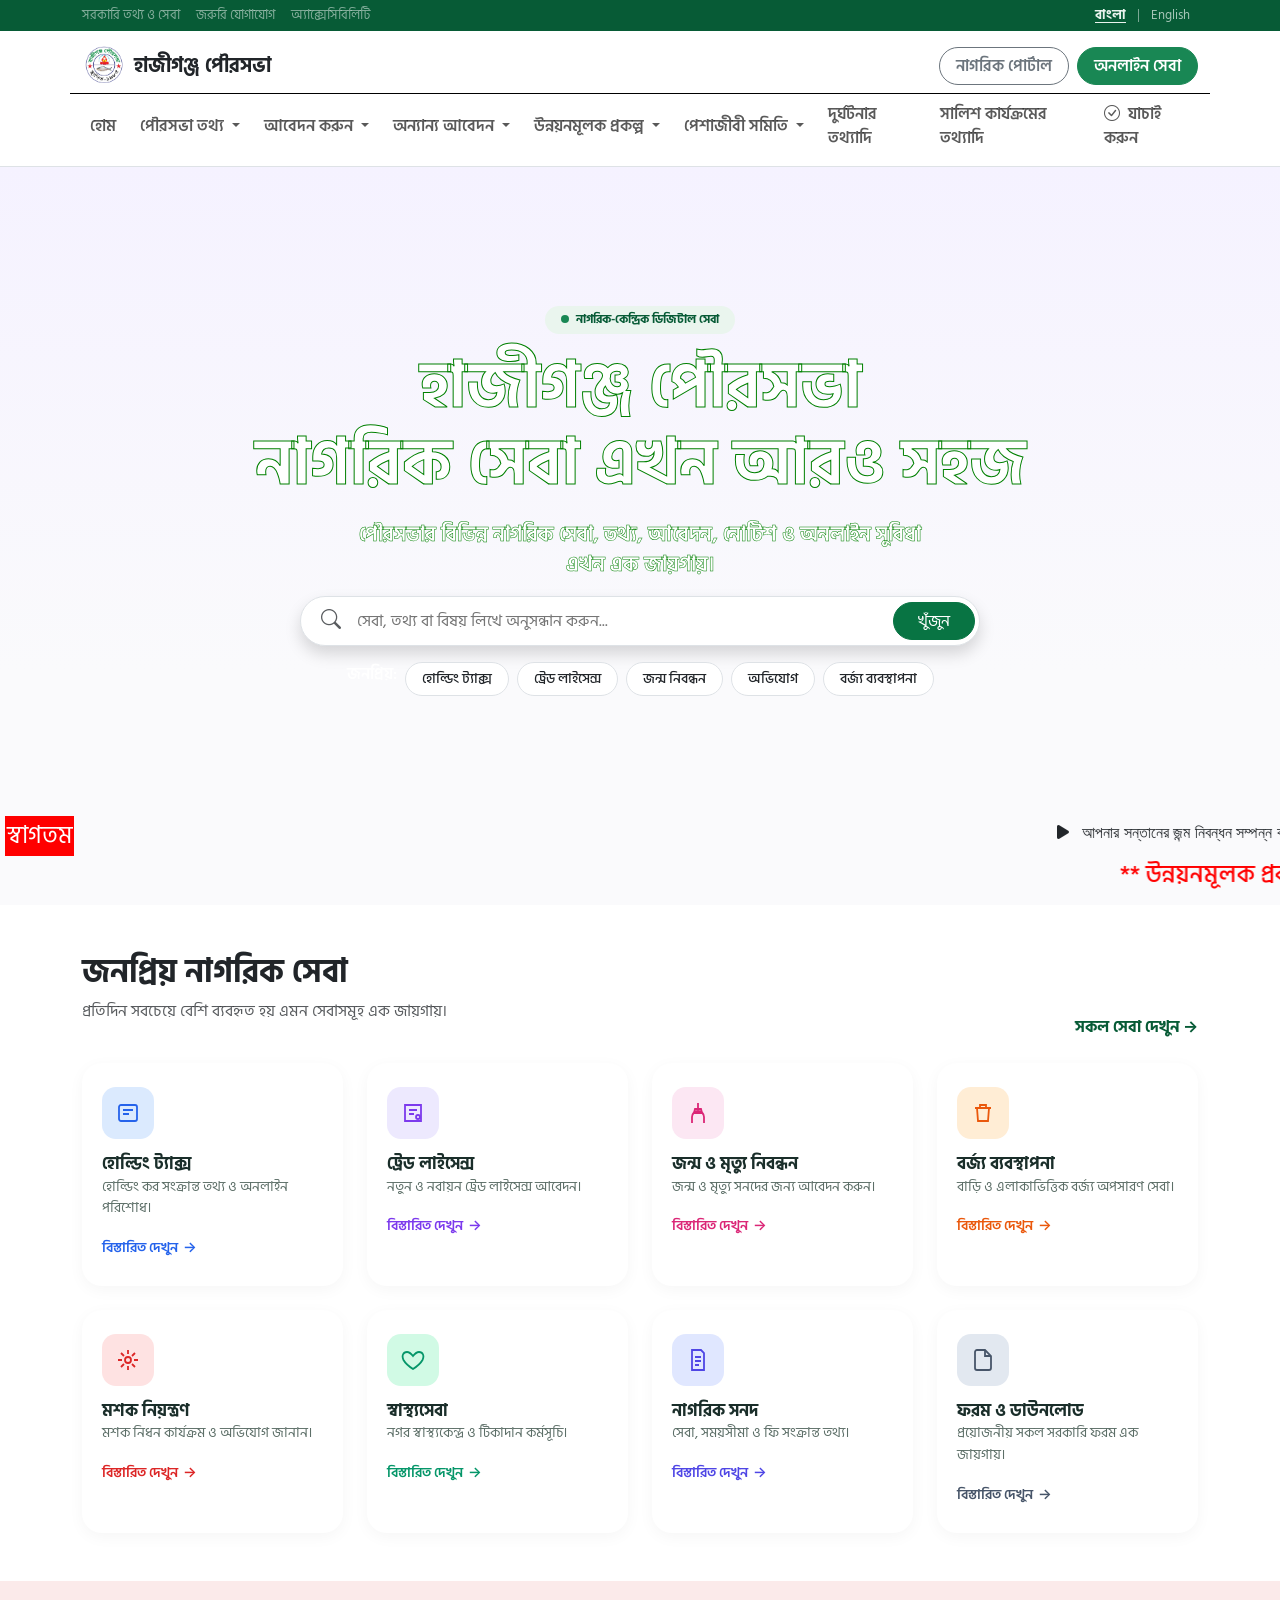
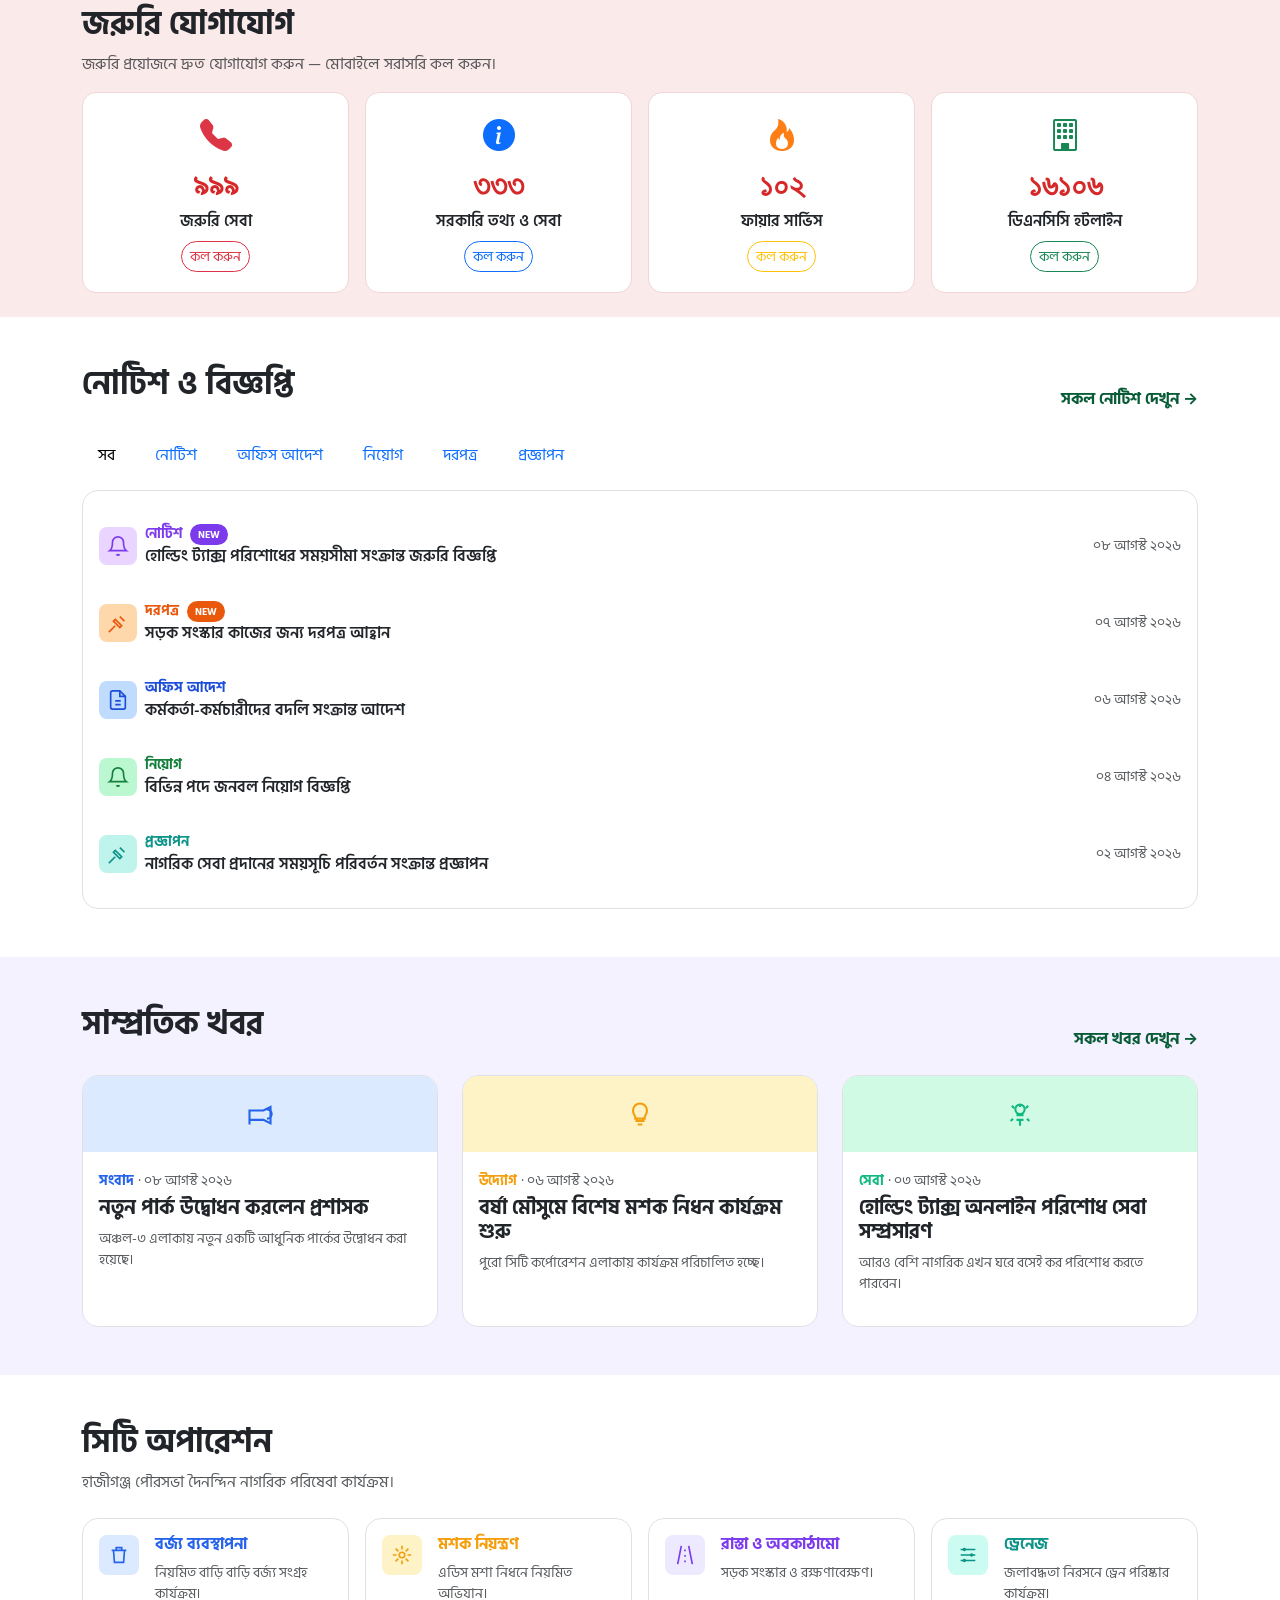
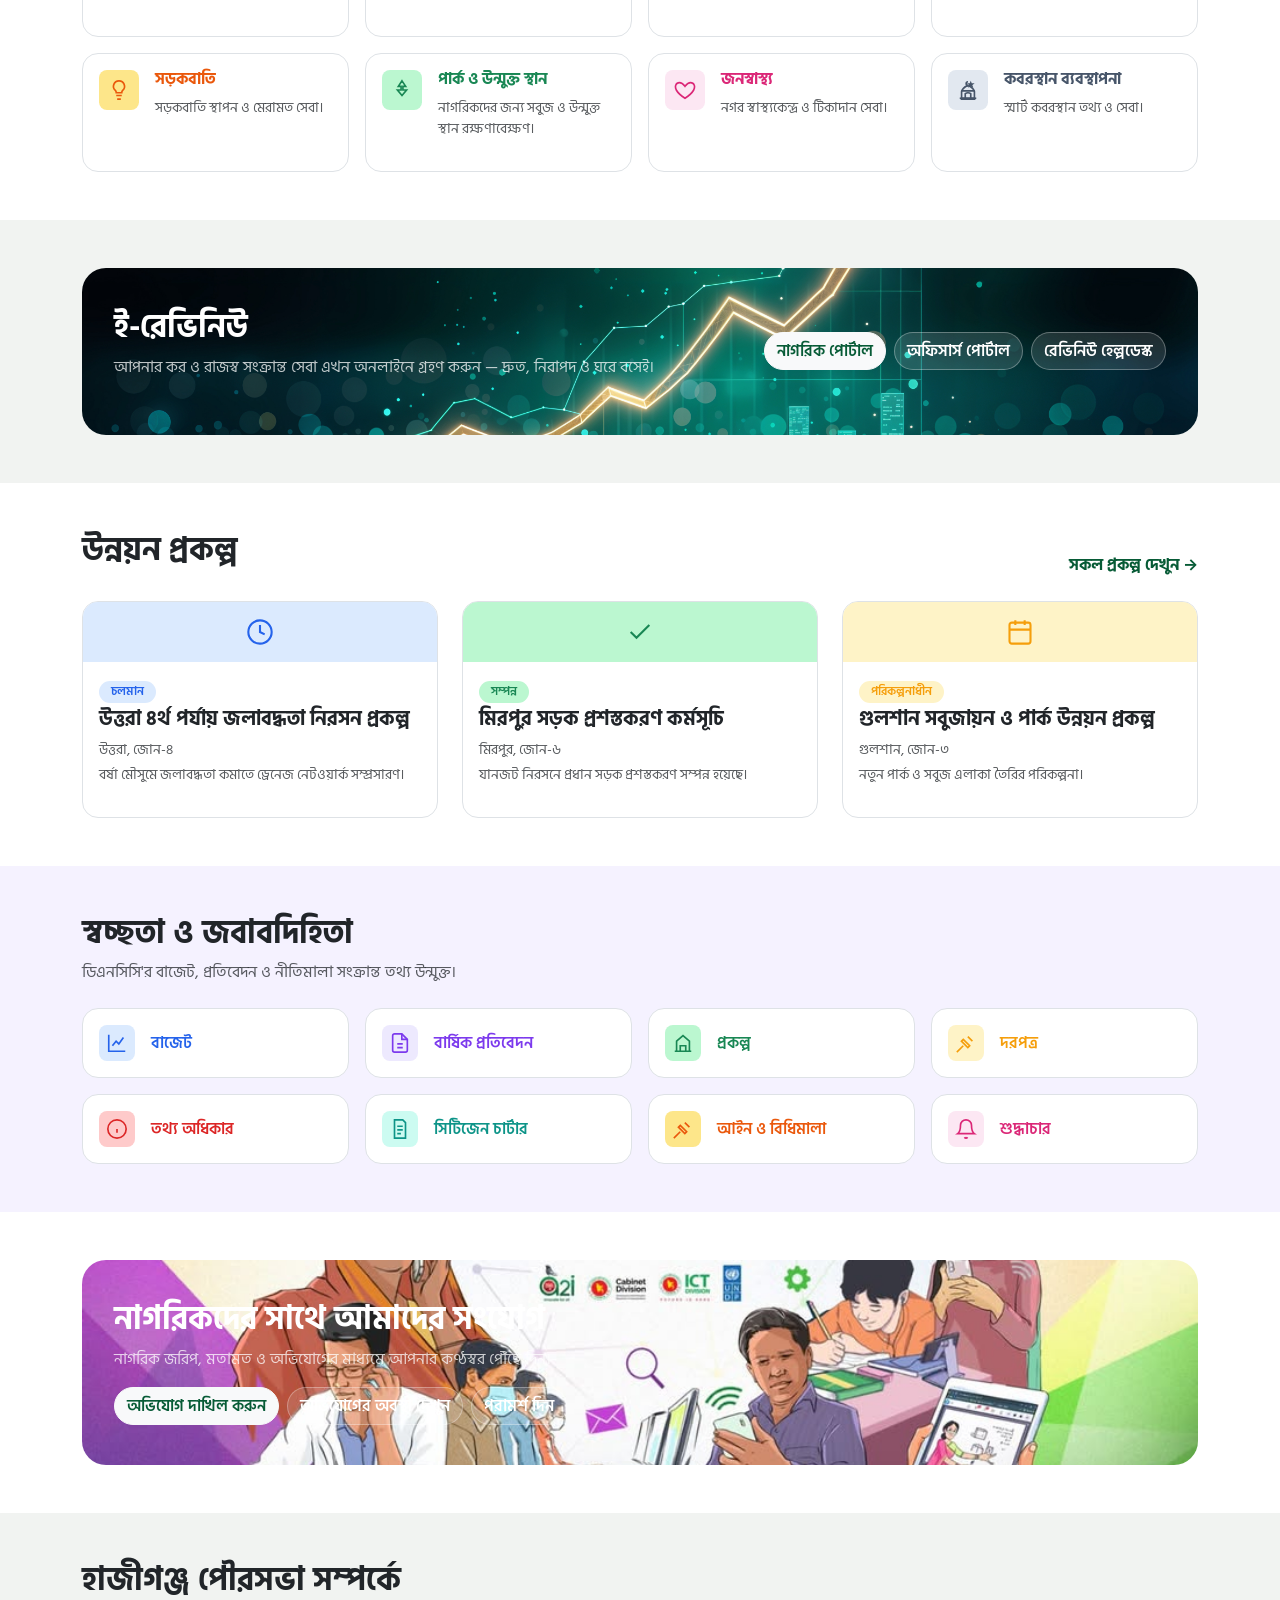
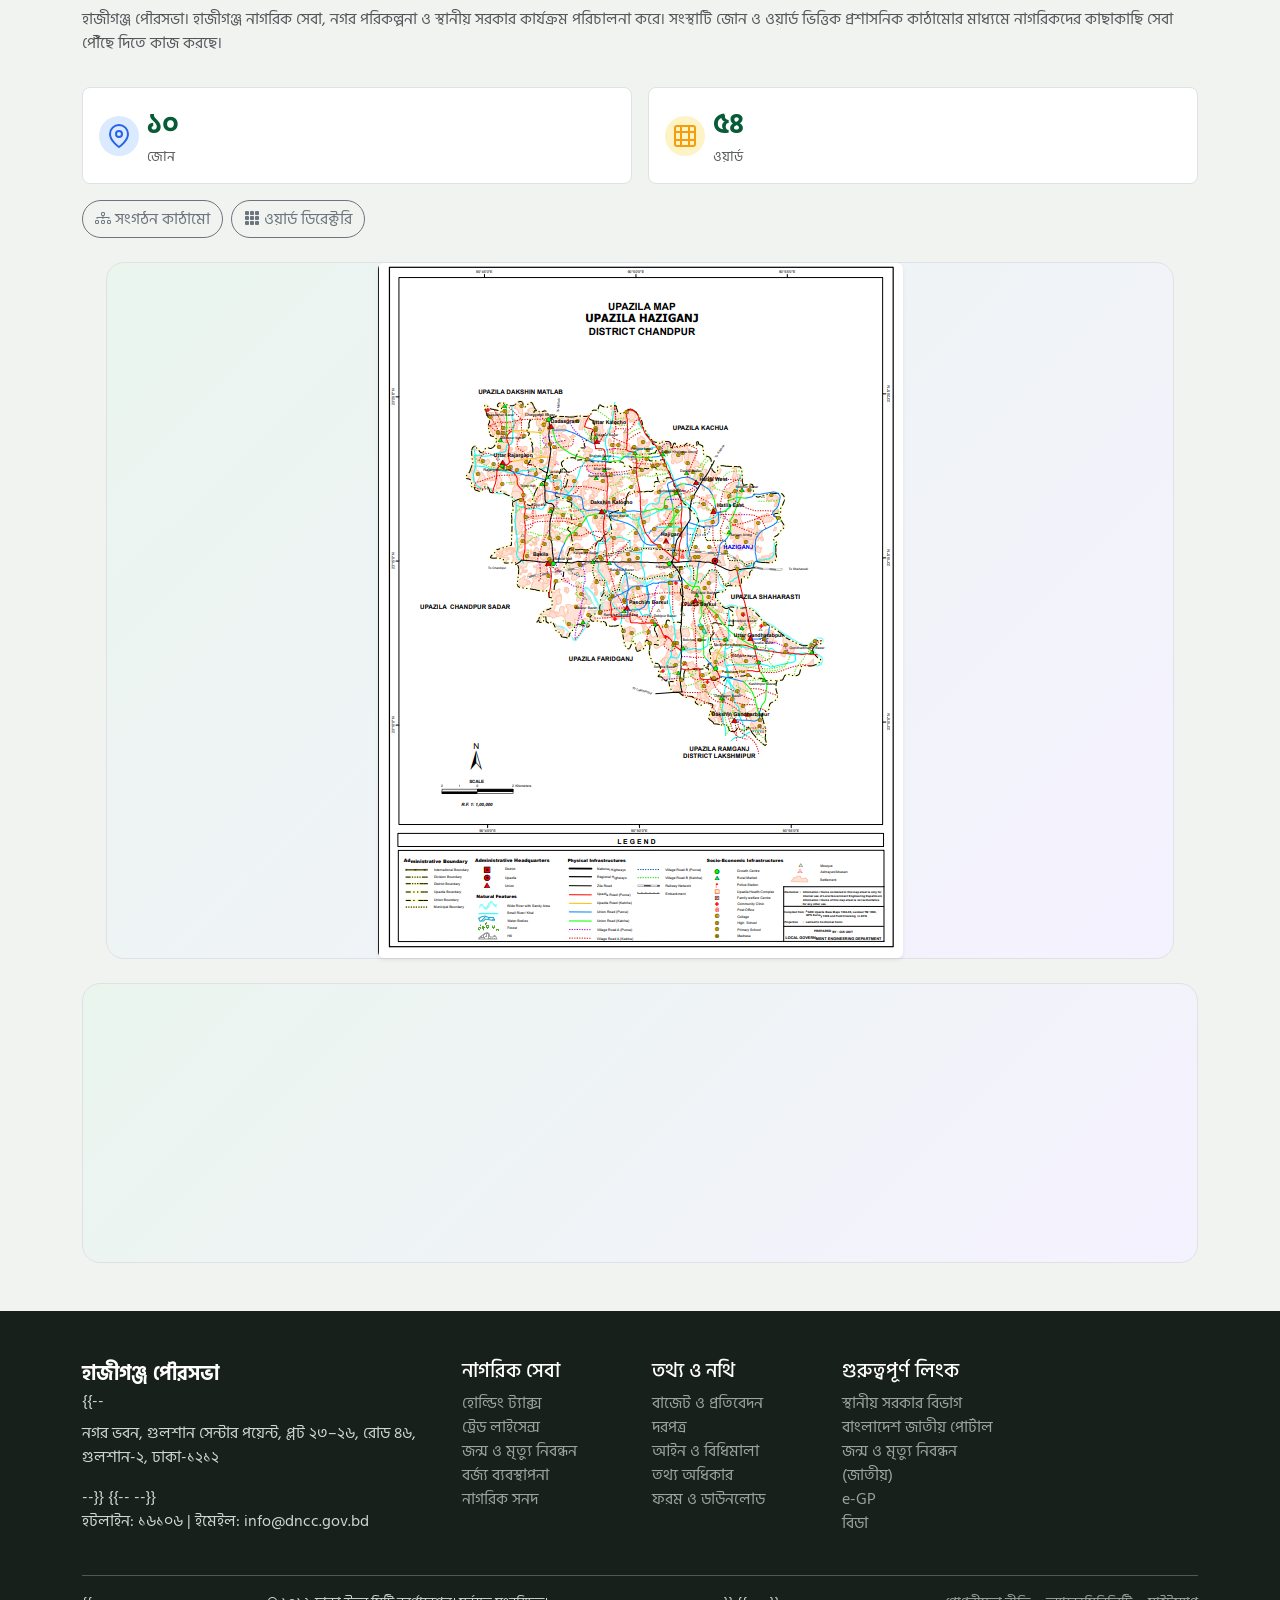
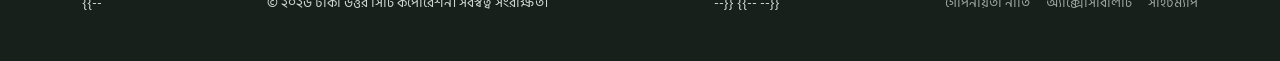
==== commit 6c114b03: "done" ====
--- a/index.html
+++ b/index.html
@@ -44,7 +44,7 @@
         <div class="container">
             <div class="row" style="border-bottom: 1px solid #000;">
                 <div class="col d-flex align-items-center gap-2">
-                    <a class="navbar-brand d-flex align-items-center gap-2" href="#">
+                    <a class="navbar-brand d-flex align-items-center gap-2" href="index.html">
                         <img src="storage/logo.jpg" alt="Logo" style="height:44px; width:auto;">
                         <span class="fw-bold text-dark" data-bn>হাজীগঞ্জ পৌরসভা</span>
                         <span class="fw-bold text-dark" data-en>Hajiganj Pourashava</span>
@@ -77,7 +77,7 @@
 
                         <!-- হোম -->
                         <li class="nav-item">
-                            <a class="nav-link fw-semibold" href="#"><span data-bn>হোম</span><span
+                            <a class="nav-link fw-semibold" href="index.html"><span data-bn>হোম</span><span
                                     data-en>Home</span></a>
                         </li>
 
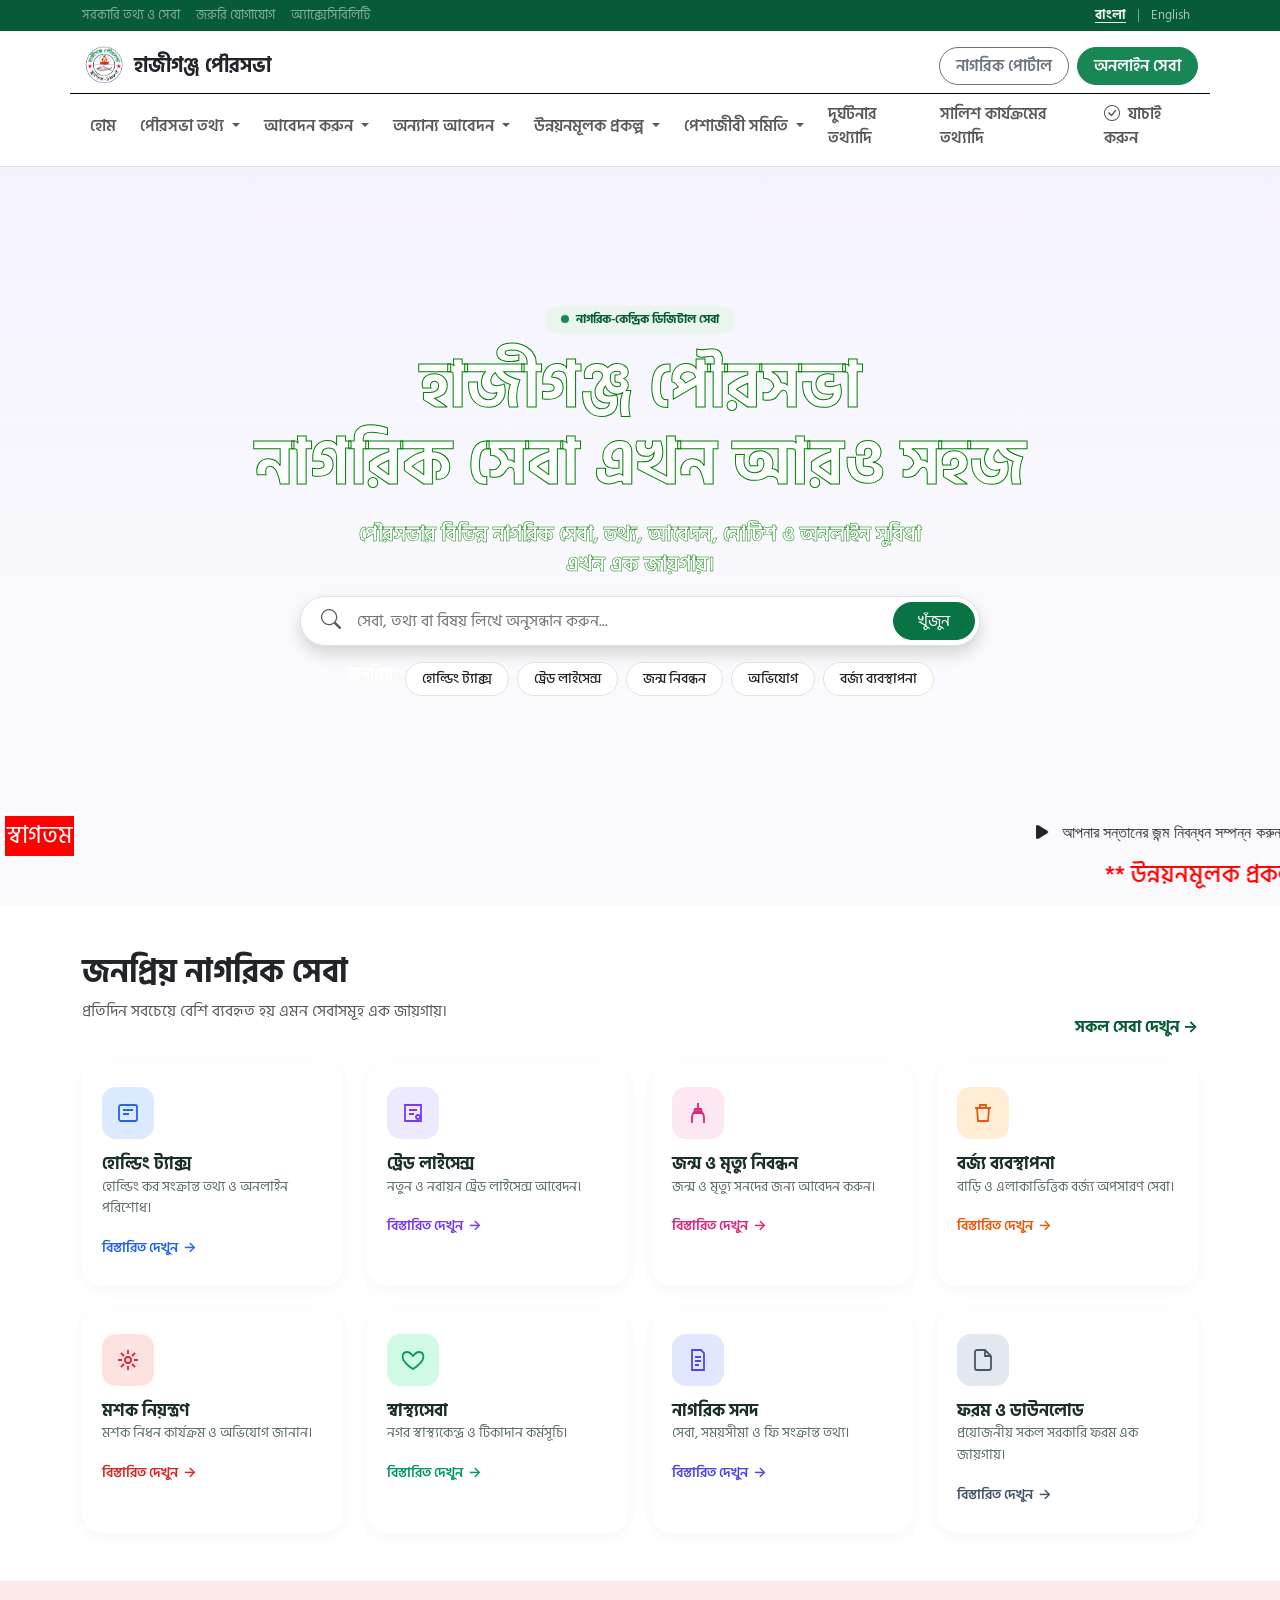
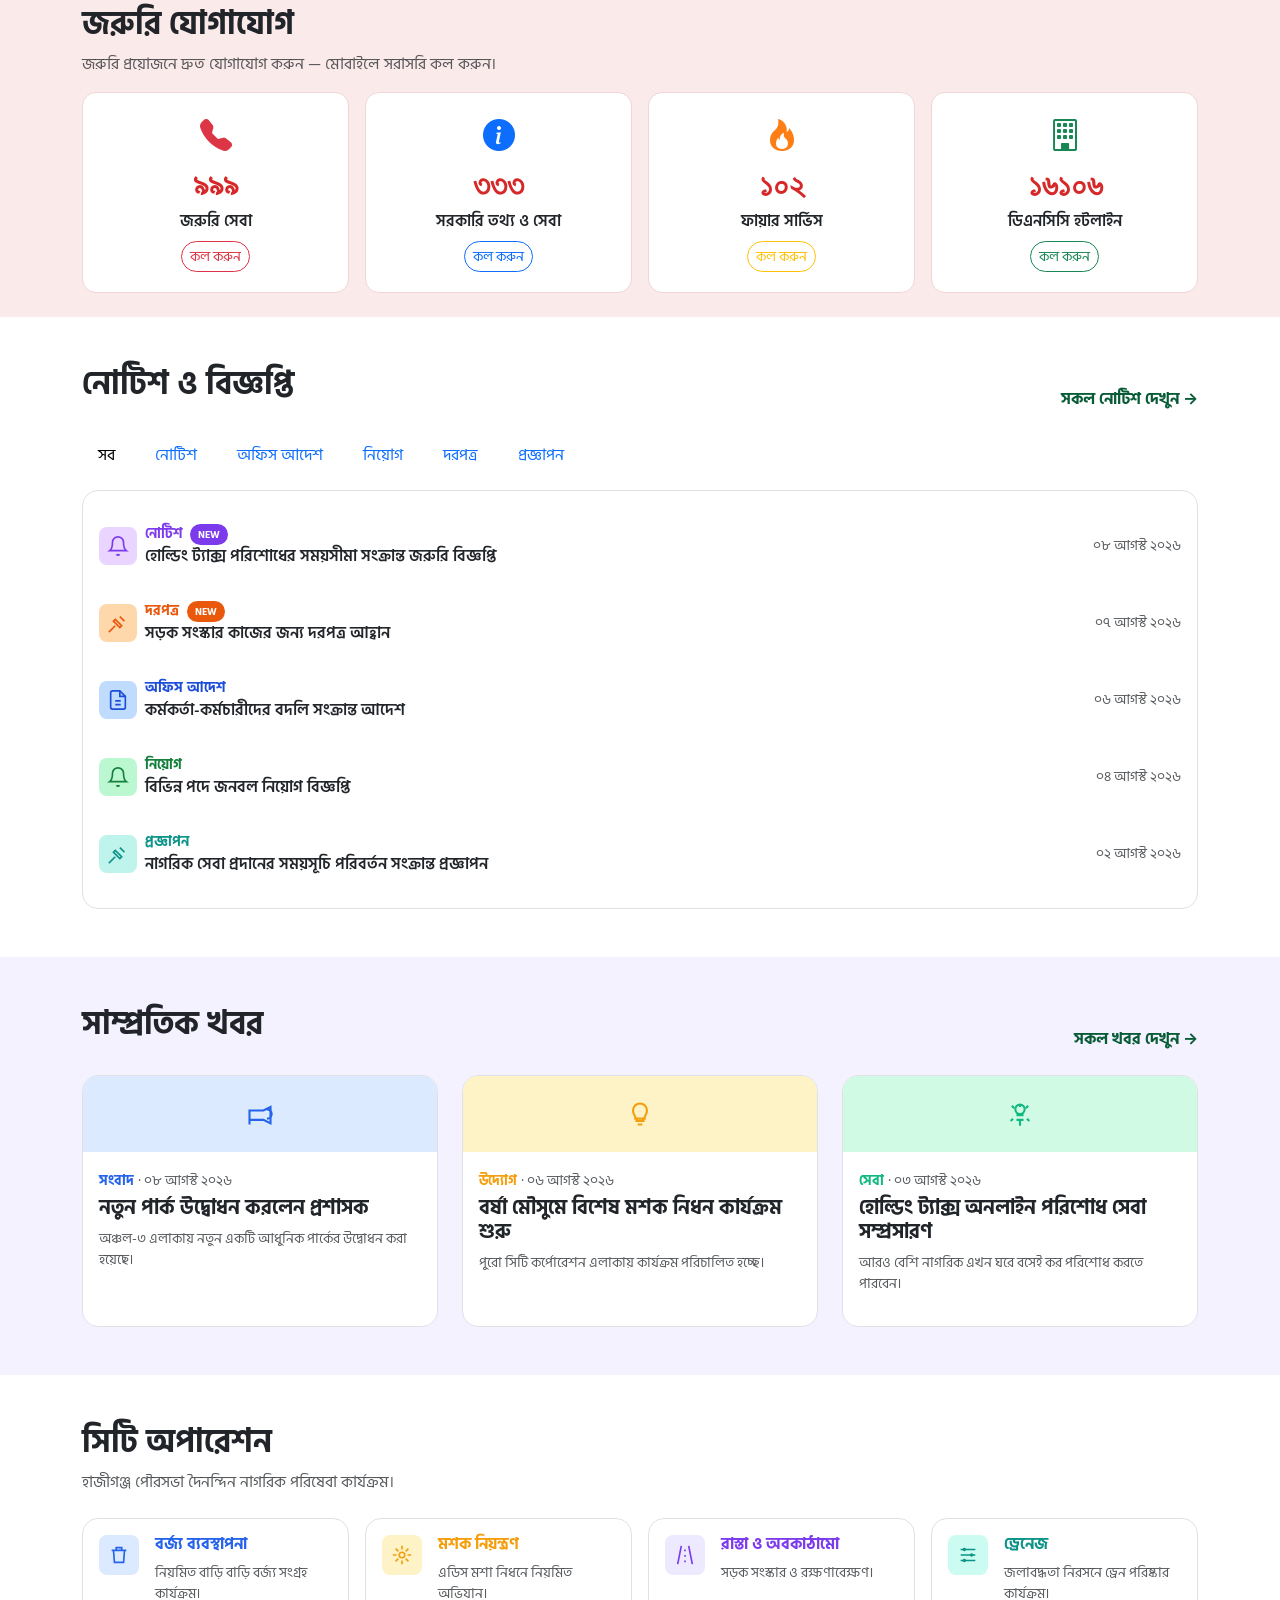
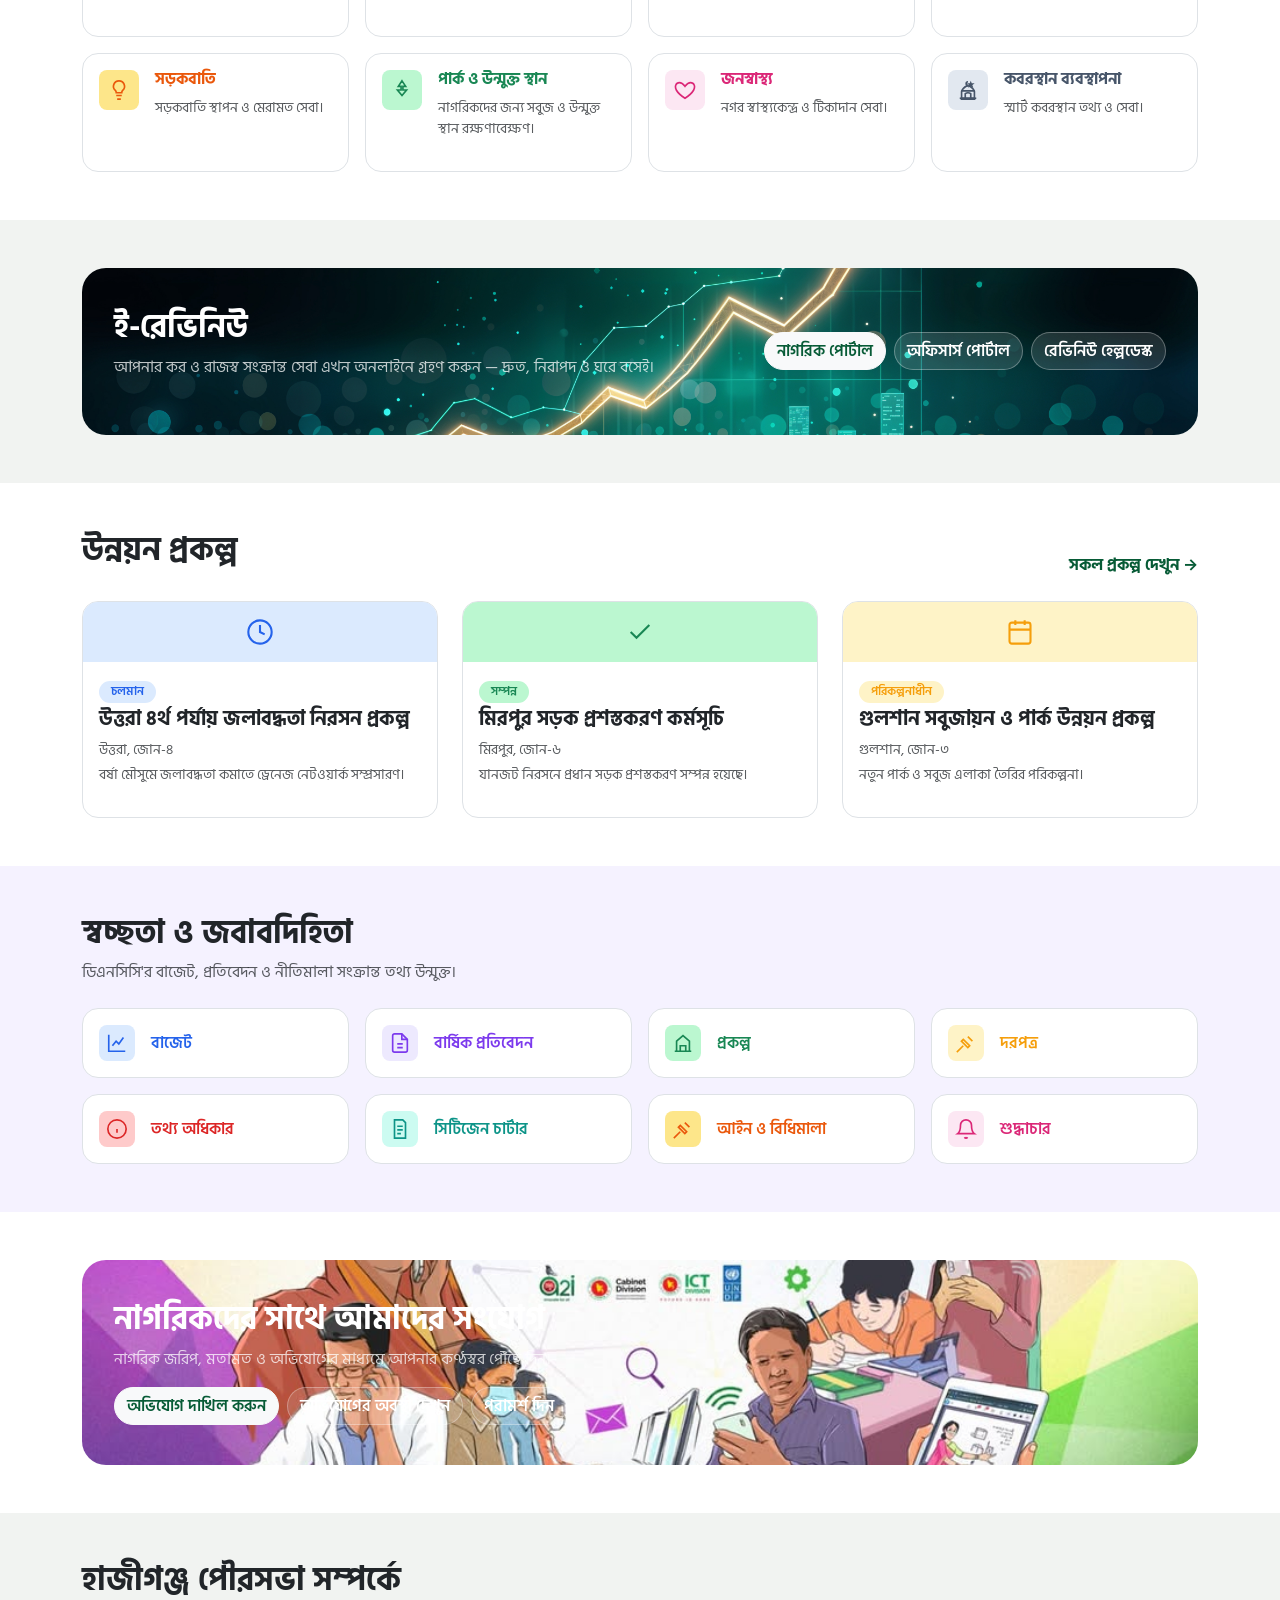
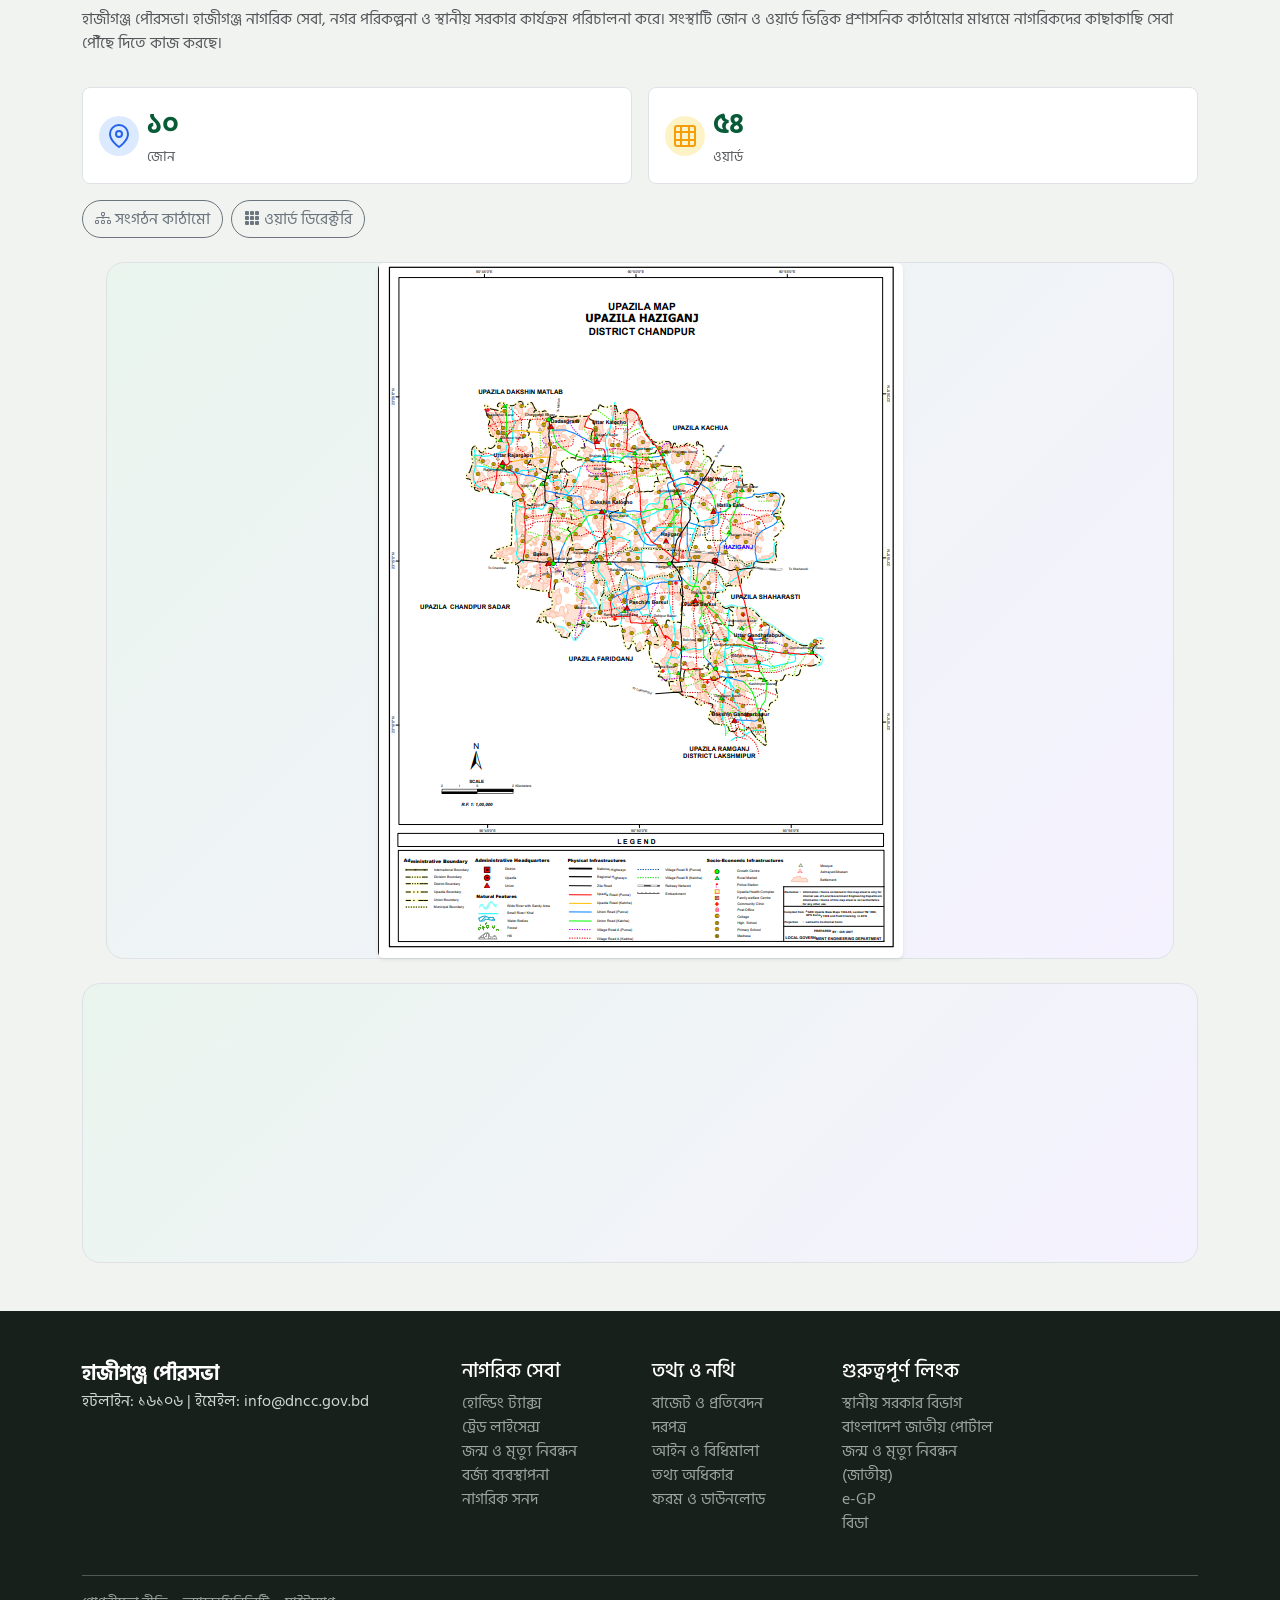
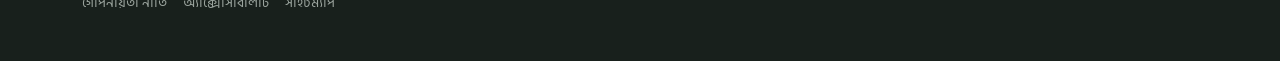
==== commit 2f348260: "done" ====
--- a/index.html
+++ b/index.html
@@ -480,7 +480,7 @@
                             <ul class="dropdown-menu shadow-sm border-0 rounded-4 py-2" style="min-width: 350px;">
                                 <li>
                                     <a class="dropdown-item" href="Fishermen.html">
-                                        <i class="bi bi-fish me-2 text-success"></i>
+                                        <i class="fa-solid fa-fish text-success"></i>
                                         <span data-bn>মৎস্যজীবী সমবায় সমিতি সদস্য পদের জন্য আবেদন</span>
                                         <span data-en>Fishermen Cooperative Association Membership Application</span>
                                     </a>
@@ -744,7 +744,7 @@
         data-widget_item="6922d3d2dbfbab28ce041c82" class="widget block-widget">
         <div class="block-widget-container">
             <div class="block-widget-content">
-                <rt-renderer {{-- encoded-content="PG1hcnF1ZWUgY2xhc3M9ImN1c3RvbS1tYXJxdWVlIiBkaX
+                <rt-renderer  encoded-content="PG1hcnF1ZWUgY2xhc3M9ImN1c3RvbS1tYXJxdWVlIiBkaX
                                     JlY3Rpb249ImxlZnQiIHNjcm9sbGFtb3VudD0iNyIgeG9ubW91c2VvdmVyPSJ0aG
                                     lzLnN0b3AoKSIgeG9ubW91c2VvdXQ9InRoaXMuc3RhcnQoKSI+PGg0PjxzcGFuIHN
                                     0eWxlPSJjb2xvcjpyZ2IoMjU1LDAsMCkiPioqPC9zcGFuPjxhIGhyZWY9Imh0dHBzO
@@ -782,7 +782,7 @@
                                     tlciI+PHN0cm9uZz7CoDwvc3Ryb25nPjwvc3Bhbj48L3NwYW4+PGEgc3R5bGU9ImZvbnQtc
                                     2l6ZToxNHB4IiBocmVmPSIvcGFnZXMvc3RhdGljLXBhZ2VzLzY5MjJlMDdhOTMzZWI2NTU2
                                     OWUyNzQwNiI+PHNwYW4gc3R5bGU9ImNvbG9yOnJnYigyNTUsMCwwKSI+PHN0cm9uZz4qKjw
-                                    vc3Ryb25nPjwvc3Bhbj48L2E+PC9oND48L21hcnF1ZWU+" --}}>
+                                    vc3Ryb25nPjwvc3Bhbj48L2E+PC9oND48L21hcnF1ZWU+">
 
                     <marquee class="custom-marquee" direction="left" scrollamount="5" xonmouseover="this.stop()"
                         xonmouseout="this.start()">
@@ -1931,11 +1931,11 @@
                 <div class="col-md-4">
                     <div class="fw-bold fs-5 text-white" data-bn>হাজীগঞ্জ পৌরসভা</div>
                     <div class="fw-bold fs-5 text-white" data-en>Hajiganj Poura Municipality</div>
-                    {{-- <p class="mt-2" data-bn>নগর ভবন, গুলশান সেন্টার পয়েন্ট, প্লট ২৩–২৬, রোড ৪৬, গুলশান-২,
+                    <!-- <p class="mt-2" data-bn>নগর ভবন, গুলশান সেন্টার পয়েন্ট, প্লট ২৩–২৬, রোড ৪৬, গুলশান-২,
                         ঢাকা-১২১২
-                    </p> --}}
-                    {{-- <p data-en>Nagar Bhaban, Gulshan Center Point, Plot 23–26, Road 46, Gulshan-2, Dhaka-1212</p>
-                    --}}
+                    </p> -->
+                     <!-- <p data-en>Nagar Bhaban, Gulshan Center Point, Plot 23–26, Road 46, Gulshan-2, Dhaka-1212</p>
+                     -->
                     <p data-bn>হটলাইন: ১৬১০৬ | ইমেইল: info@dncc.gov.bd</p>
                     <p data-en>Hotline: 16106 | Email: info@dncc.gov.bd</p>
                 </div>
@@ -1975,8 +1975,8 @@
             </div>
             <hr class="border-light opacity-25 mt-4">
             <div class="d-flex flex-wrap justify-content-between align-items-center gap-2 small">
-                {{-- <span data-bn>© ২০২৬ ঢাকা উত্তর সিটি কর্পোরেশন। সর্বস্বত্ব সংরক্ষিত।</span> --}}
-                {{-- <span data-en>© 2026 Dhaka North City Corporation. All rights reserved.</span> --}}
+                <!-- <span data-bn>© ২০২৬ ঢাকা উত্তর সিটি কর্পোরেশন। সর্বস্বত্ব সংরক্ষিত।</span>  -->
+                <!-- <span data-en>© 2026 Dhaka North City Corporation. All rights reserved.</span>  -->
                 <div class="d-flex gap-3">
                     <a href="#" data-bn>গোপনীয়তা নীতি</a><a href="#" data-en>Privacy Policy</a>
                     <a href="#" data-bn>অ্যাক্সেসিবিলিটি</a><a href="#" data-en>Accessibility</a>
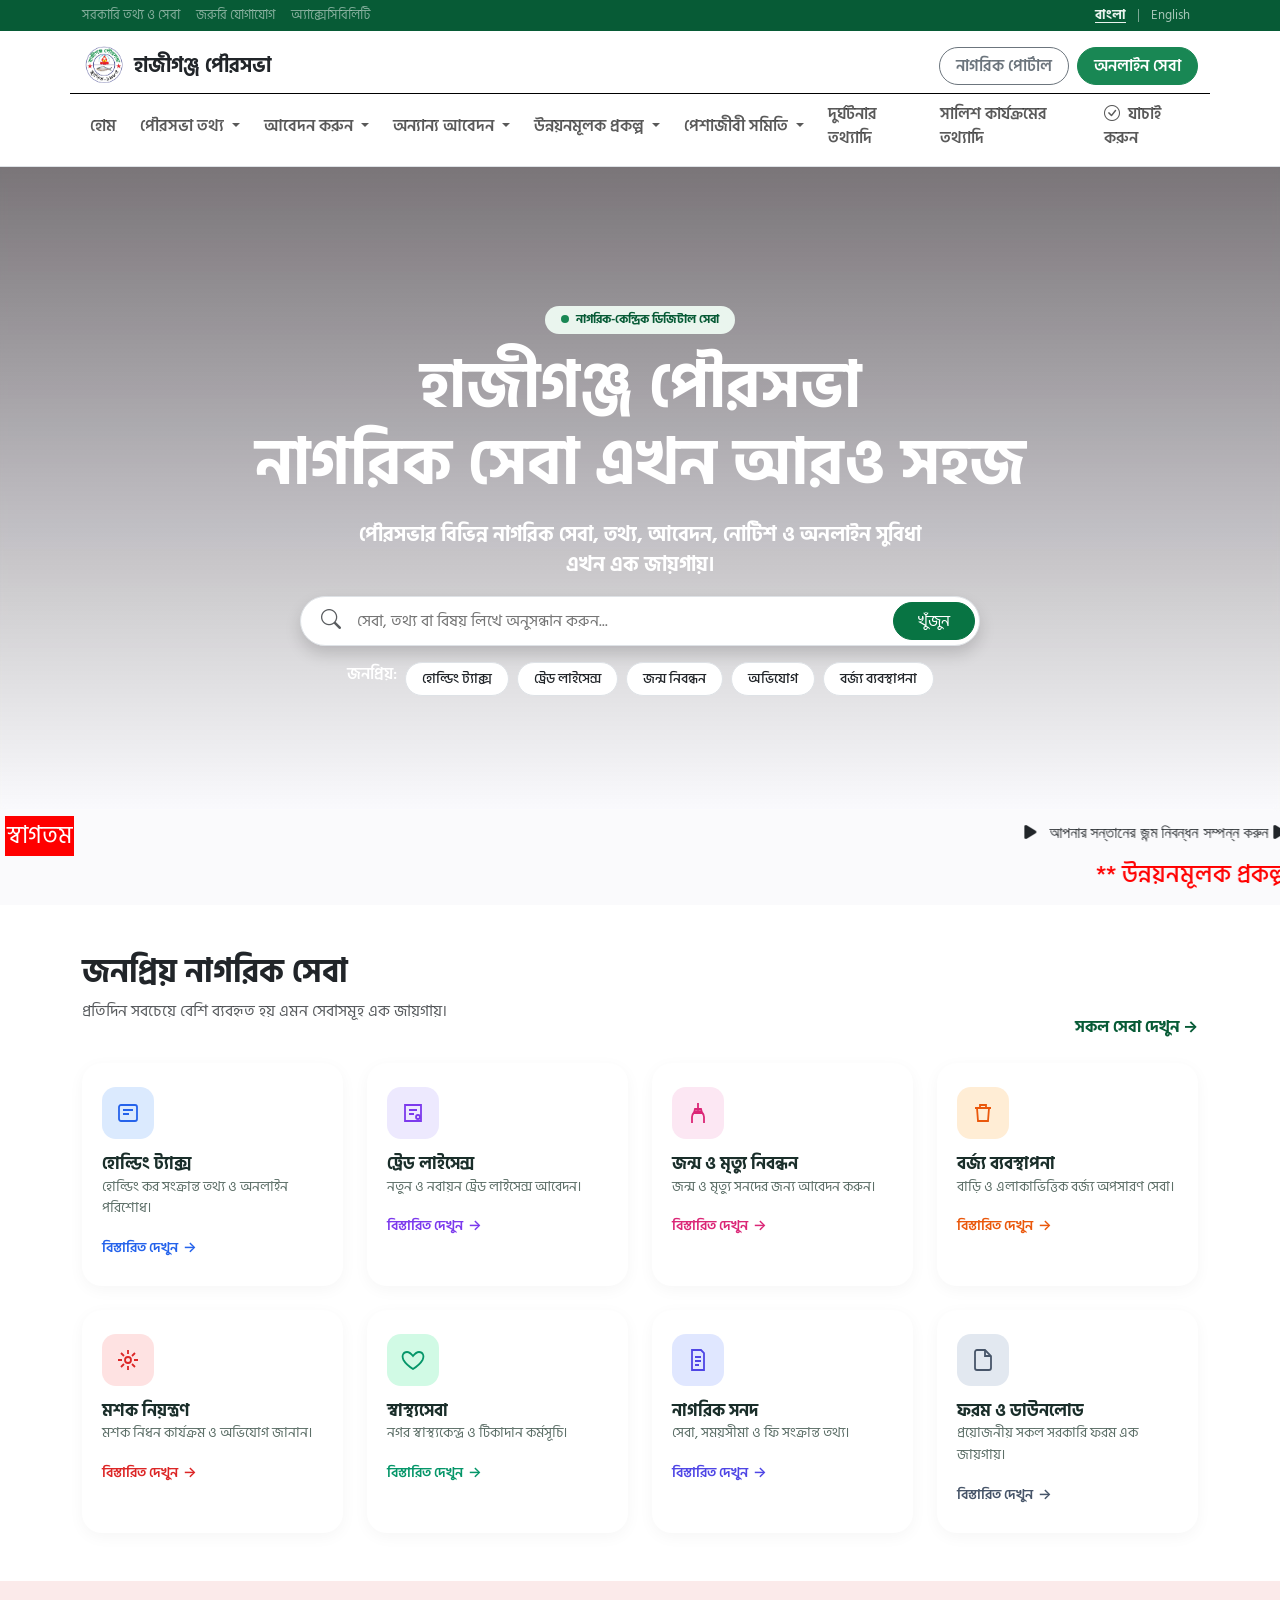
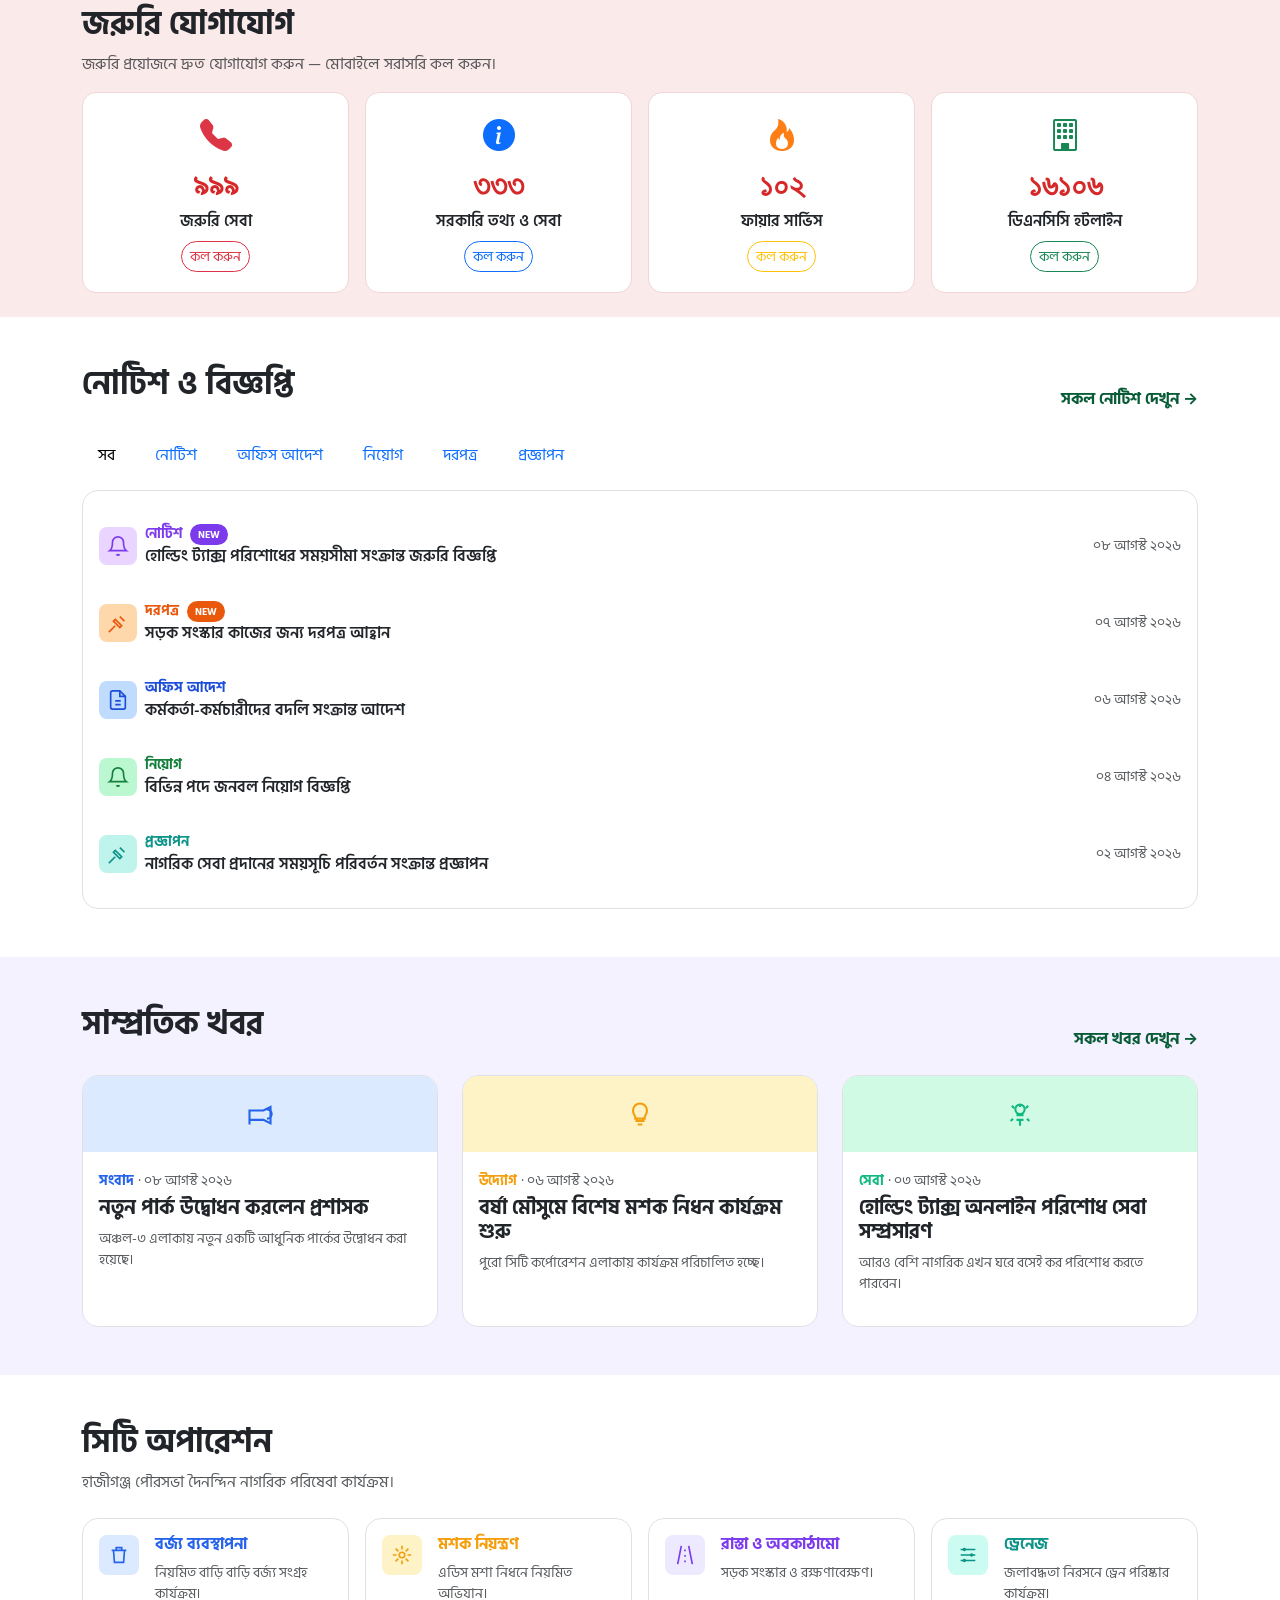
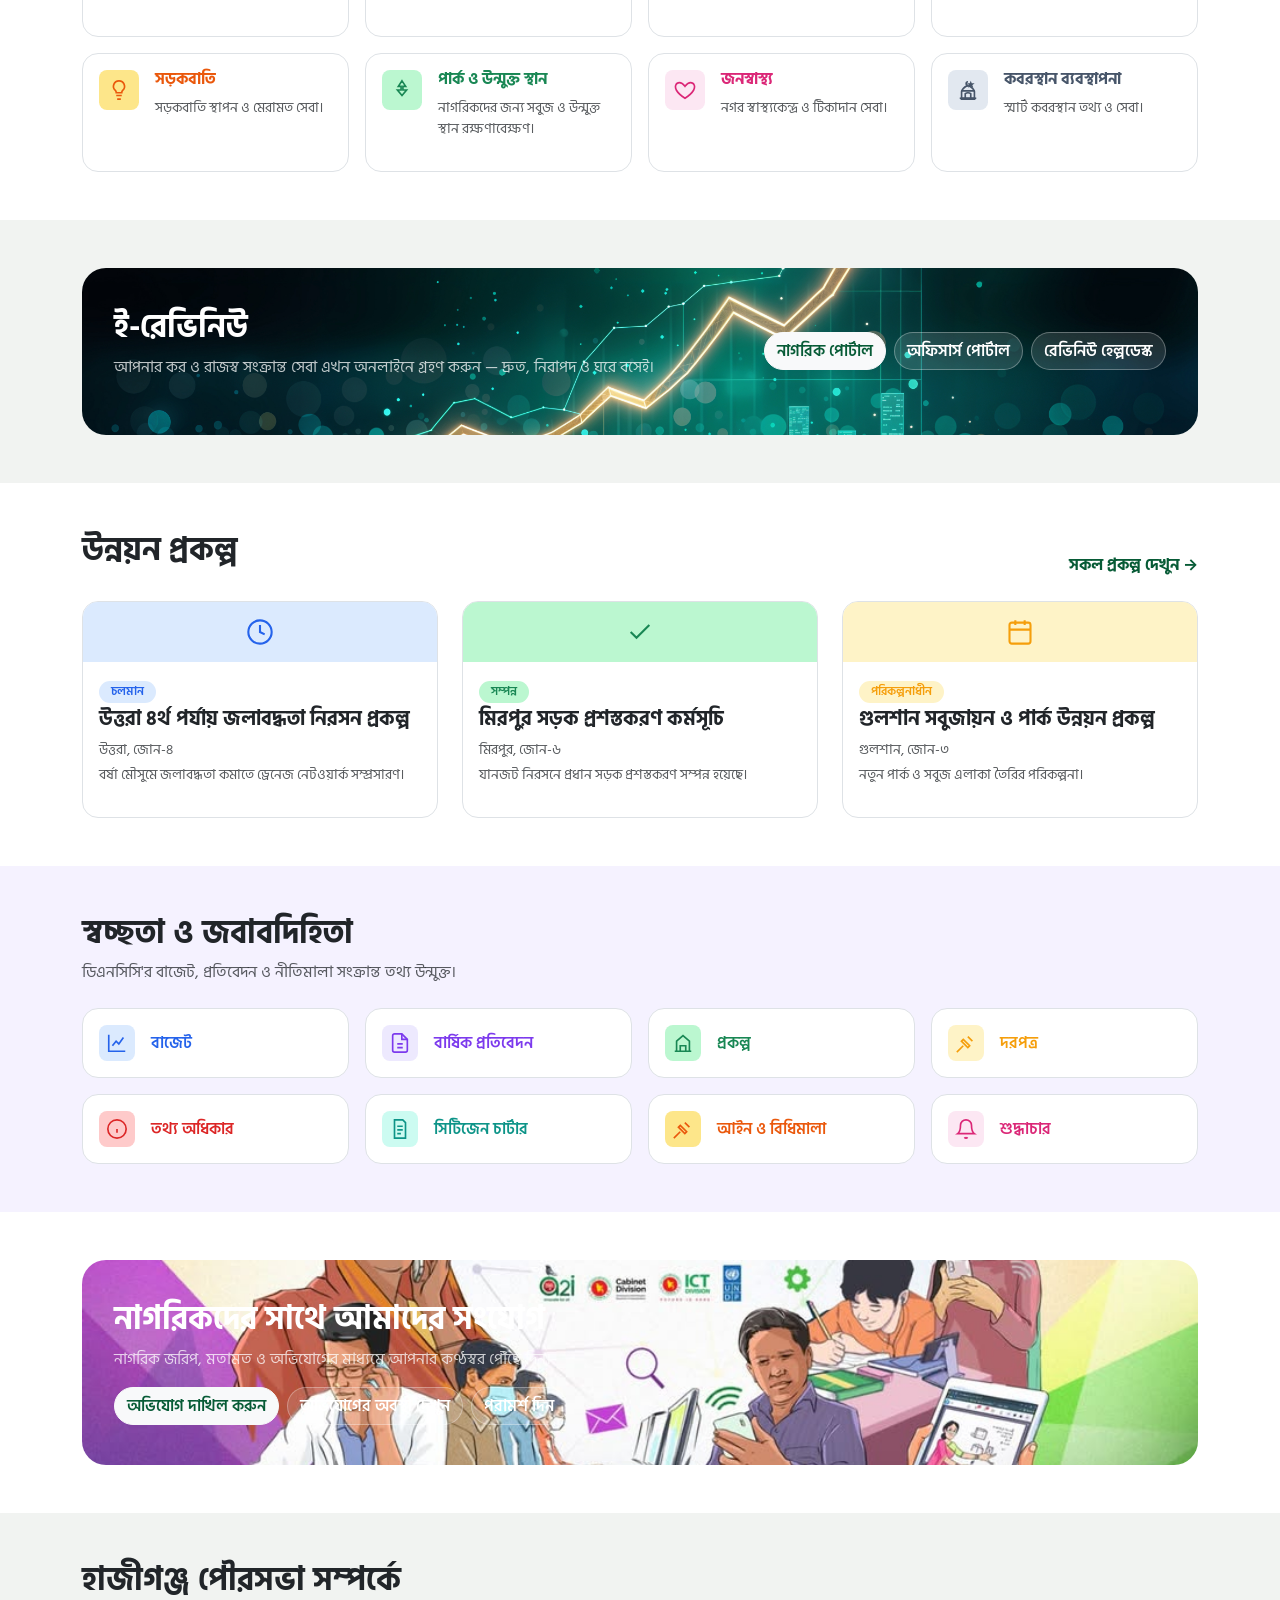
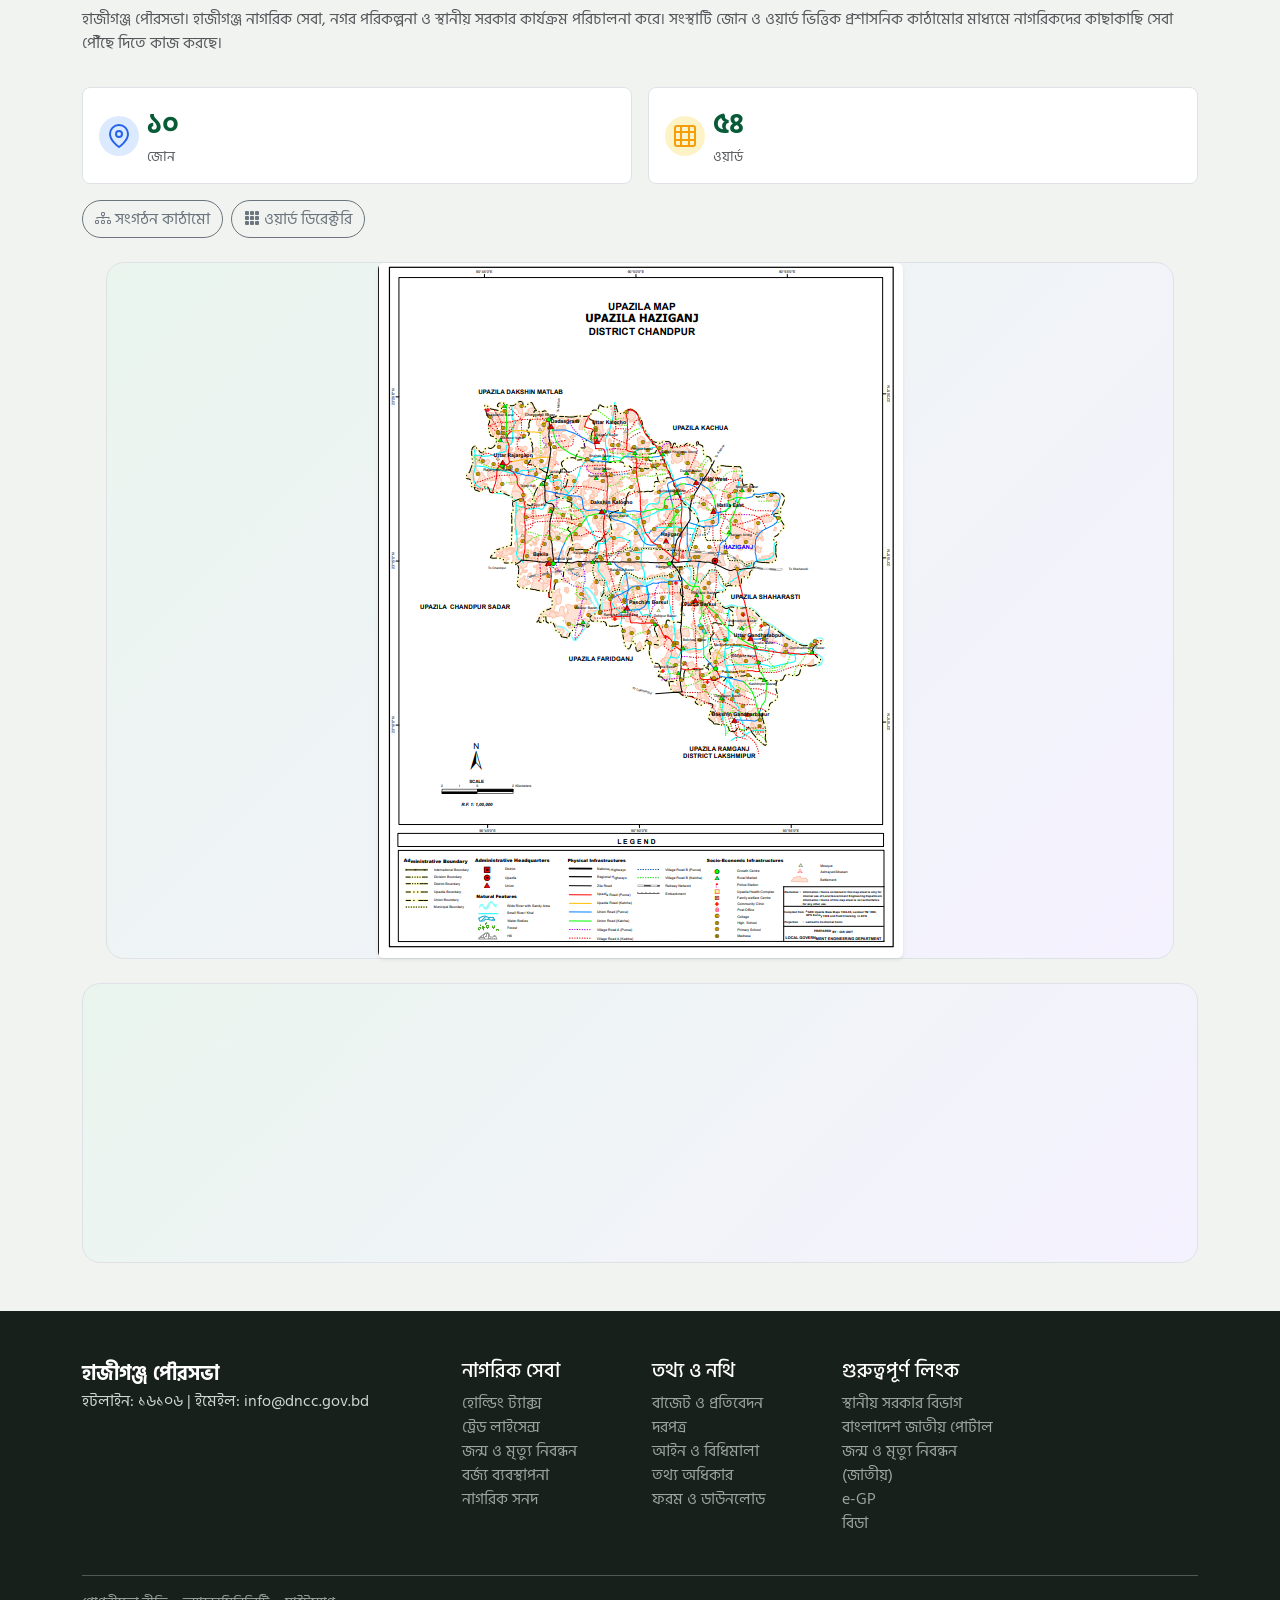
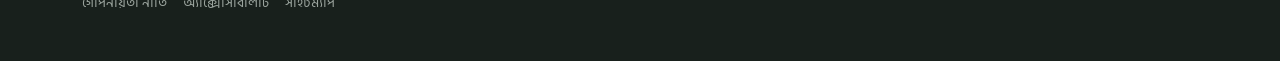
==== commit 25b5fa06: "done" ====
--- a/index.html
+++ b/index.html
@@ -578,9 +578,11 @@
                     style="background: url('storage/slider_3.jpg') center/cover no-repeat;"></div>
             </div>
         </div>
-
+       <div class="position-absolute top-0 start-0 w-100 h-100" 
+     style="background: linear-gradient(to bottom, rgba(20, 15, 10, 0.55) 0%, rgba(20, 15, 10, 0) 100%); backdrop-filter: blur(3px) saturate(140%); -webkit-backdrop-filter: blur(10px) saturate(140%); pointer-events: none; z-index: 2;">
+</div>
         <div class="container position-relative h-100 d-flex align-items-center justify-content-center"
-            style="z-index: 2; min-height: 60vh;">
+            style="z-index: 2; min-height: 60vh; ">
             <div class="text-center text-white">
                 <span class="badge bg-green-soft text-green-deep rounded-pill px-3 py-2 mb-3">
                     <span class="dot bg-success d-inline-block rounded-circle me-1"
@@ -589,11 +591,11 @@
                         services</span>
                 </span>
                 <h1 class="display-4 fw-bold" data-bn
-                    style="  font-size: 4rem;font-weight: bold; -webkit-text-stroke: 1px green;">
+                    style="  font-size: 4rem;font-weight: bold;">
                     হাজীগঞ্জ পৌরসভা<br>নাগরিক সেবা এখন আরও সহজ</h1>
                 <h1 class="display-4 fw-bold" data-en>Hajiganj Poura Municipality<br>Making civic services simpler</h1>
                 <p class="lead mt-3 mx-auto"
-                    style="max-width:600px;  font-weight: bold; -webkit-text-stroke: 0.5px green;" data-bn>
+                    style="max-width:600px;  font-weight: bold;" data-bn>
                     পৌরসভার বিভিন্ন নাগরিক সেবা, তথ্য,
                     আবেদন, নোটিশ ও অনলাইন সুবিধা এখন এক জায়গায়।</p>
                 <p class="lead mt-3 mx-auto" style="max-width:600px;" data-en>Access DNCC services, information,
@@ -744,7 +746,7 @@
         data-widget_item="6922d3d2dbfbab28ce041c82" class="widget block-widget">
         <div class="block-widget-container">
             <div class="block-widget-content">
-                <rt-renderer  encoded-content="PG1hcnF1ZWUgY2xhc3M9ImN1c3RvbS1tYXJxdWVlIiBkaX
+                <rt-renderer encoded-content="PG1hcnF1ZWUgY2xhc3M9ImN1c3RvbS1tYXJxdWVlIiBkaX
                                     JlY3Rpb249ImxlZnQiIHNjcm9sbGFtb3VudD0iNyIgeG9ubW91c2VvdmVyPSJ0aG
                                     lzLnN0b3AoKSIgeG9ubW91c2VvdXQ9InRoaXMuc3RhcnQoKSI+PGg0PjxzcGFuIHN
                                     0eWxlPSJjb2xvcjpyZ2IoMjU1LDAsMCkiPioqPC9zcGFuPjxhIGhyZWY9Imh0dHBzO
@@ -1934,7 +1936,7 @@
                     <!-- <p class="mt-2" data-bn>নগর ভবন, গুলশান সেন্টার পয়েন্ট, প্লট ২৩–২৬, রোড ৪৬, গুলশান-২,
                         ঢাকা-১২১২
                     </p> -->
-                     <!-- <p data-en>Nagar Bhaban, Gulshan Center Point, Plot 23–26, Road 46, Gulshan-2, Dhaka-1212</p>
+                    <!-- <p data-en>Nagar Bhaban, Gulshan Center Point, Plot 23–26, Road 46, Gulshan-2, Dhaka-1212</p>
                      -->
                     <p data-bn>হটলাইন: ১৬১০৬ | ইমেইল: info@dncc.gov.bd</p>
                     <p data-en>Hotline: 16106 | Email: info@dncc.gov.bd</p>
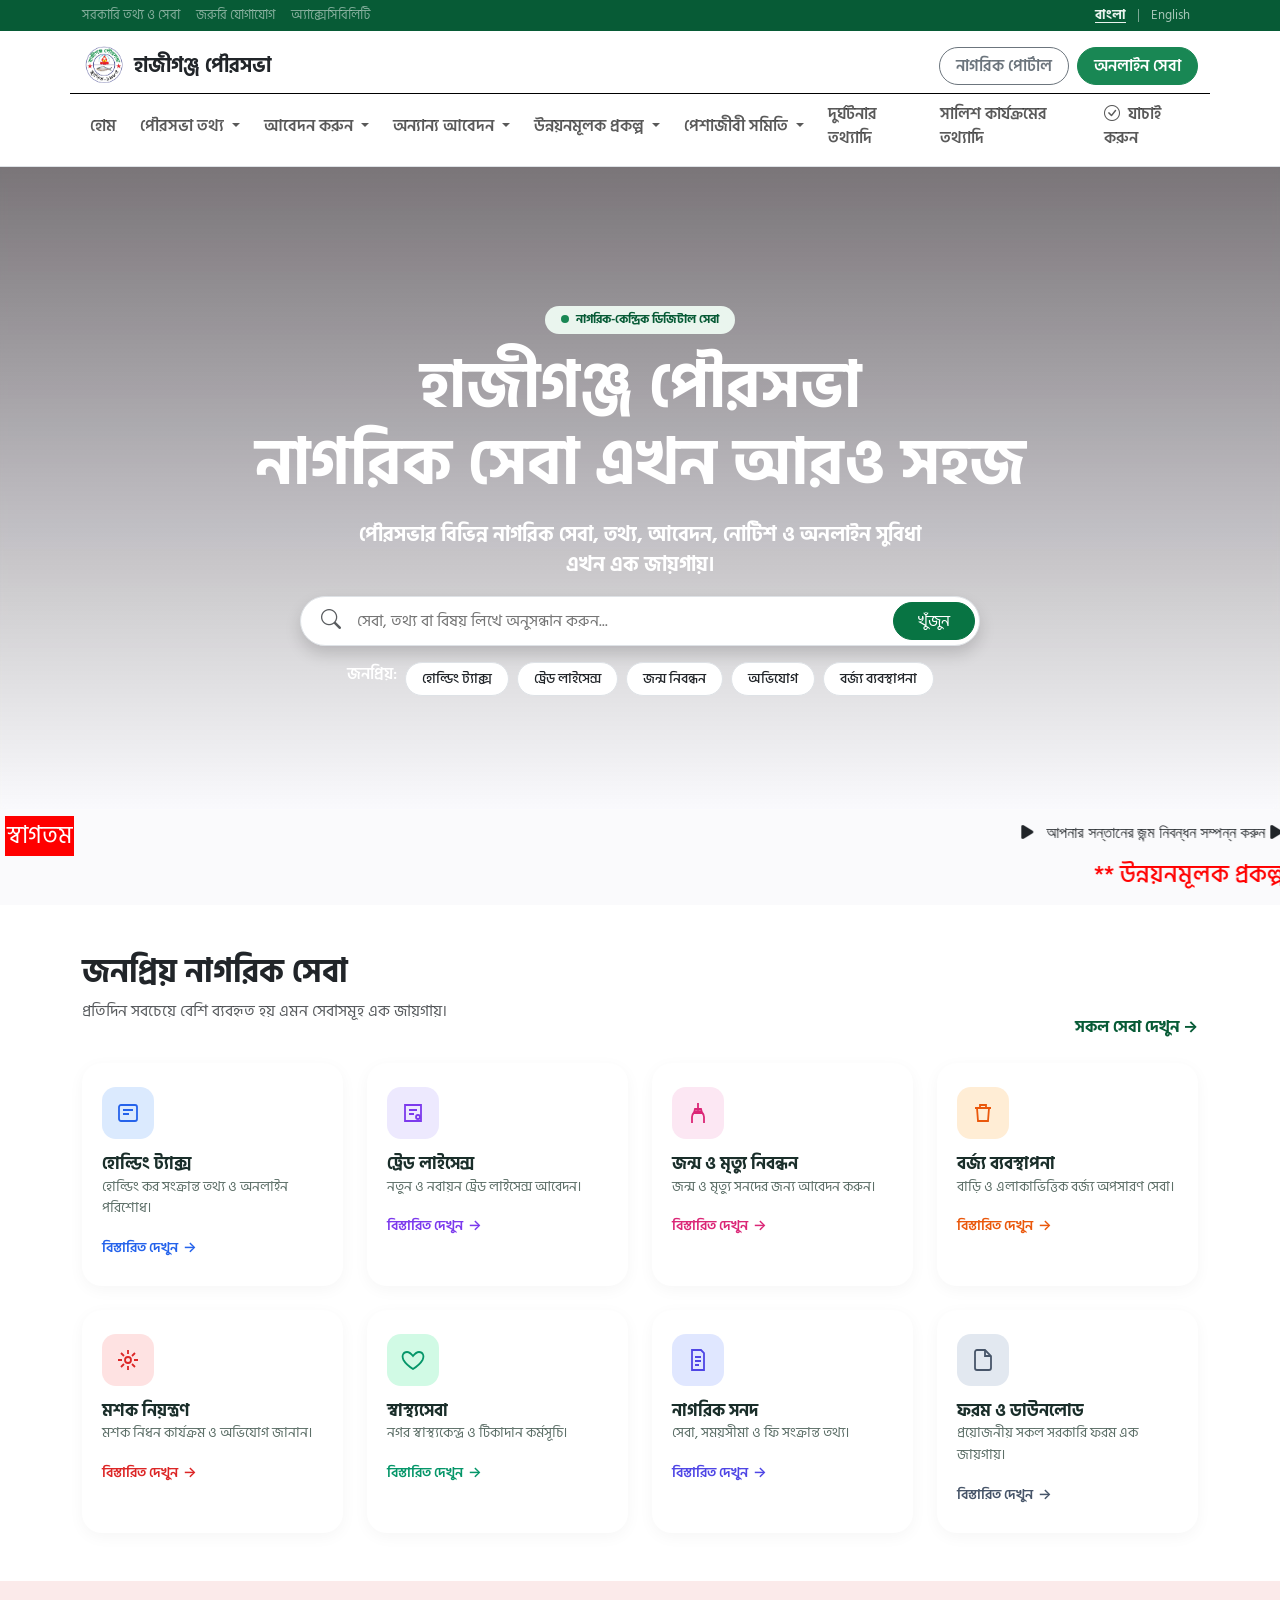
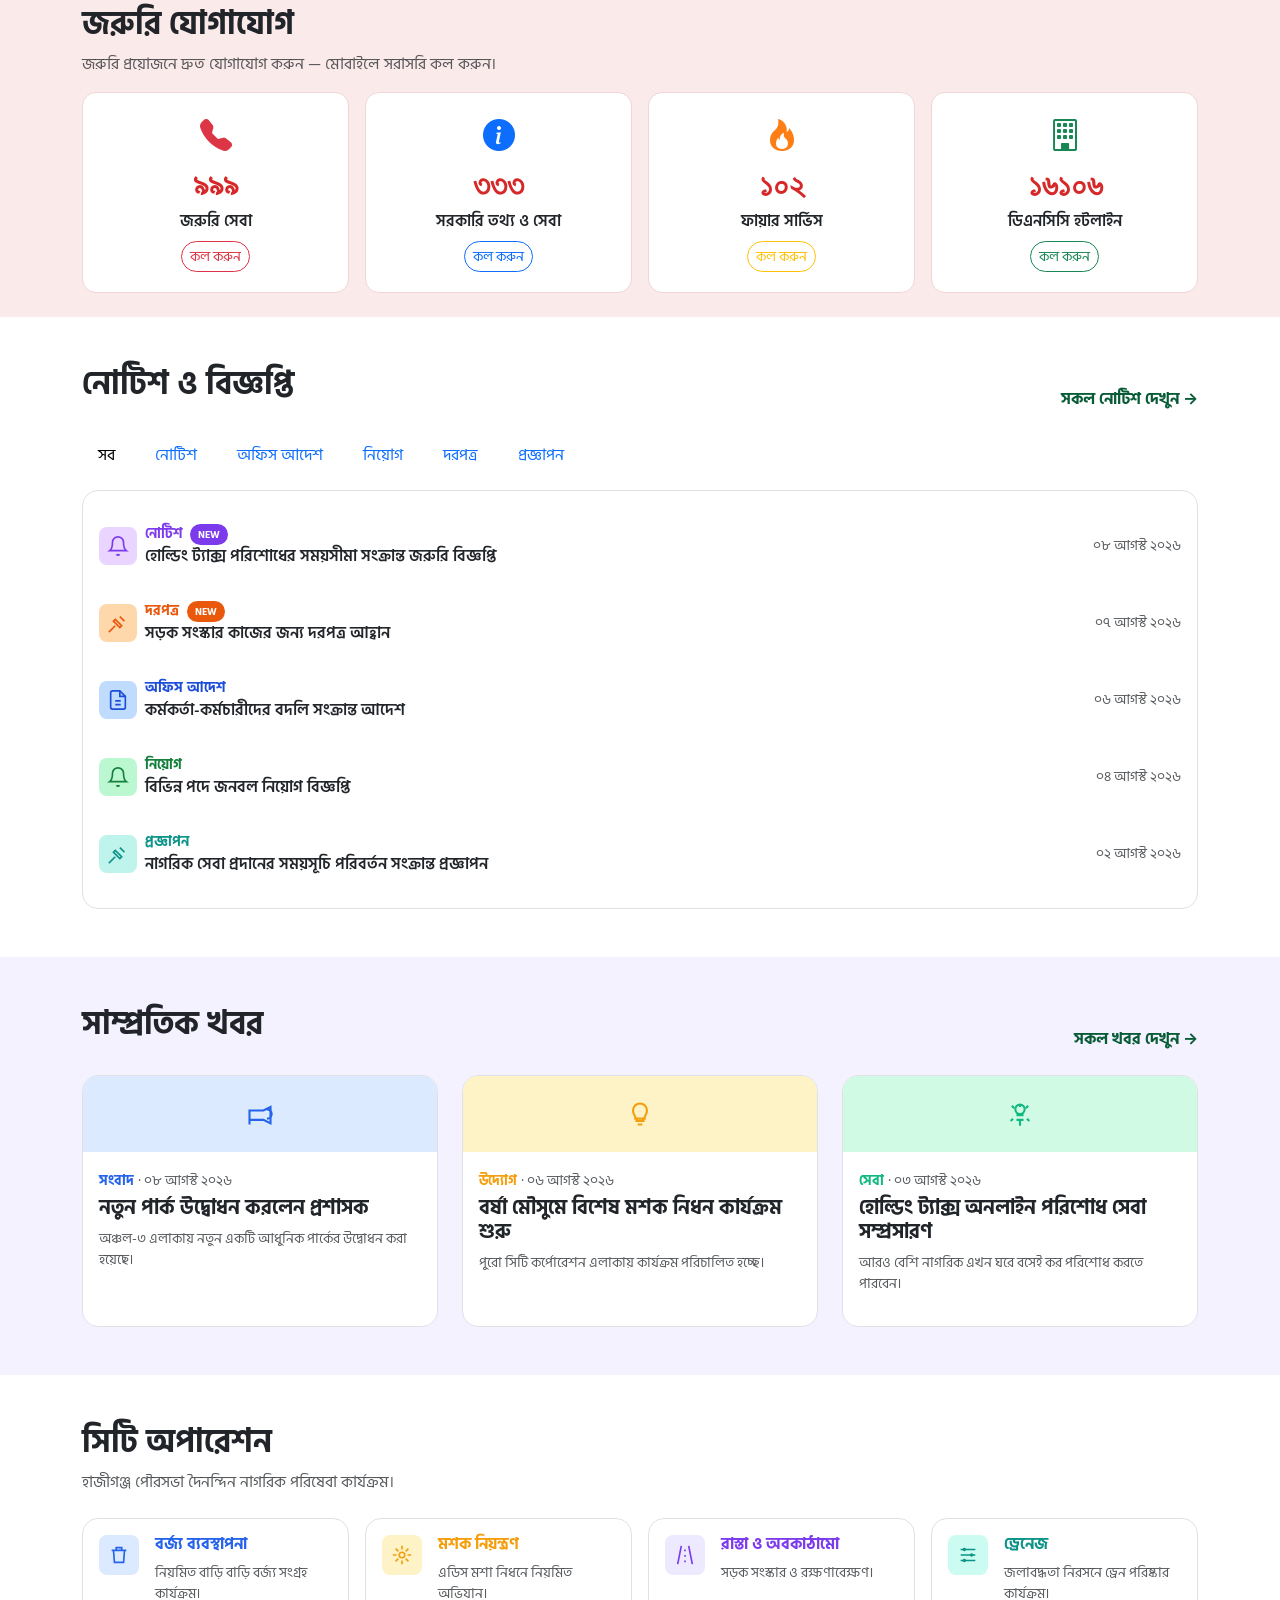
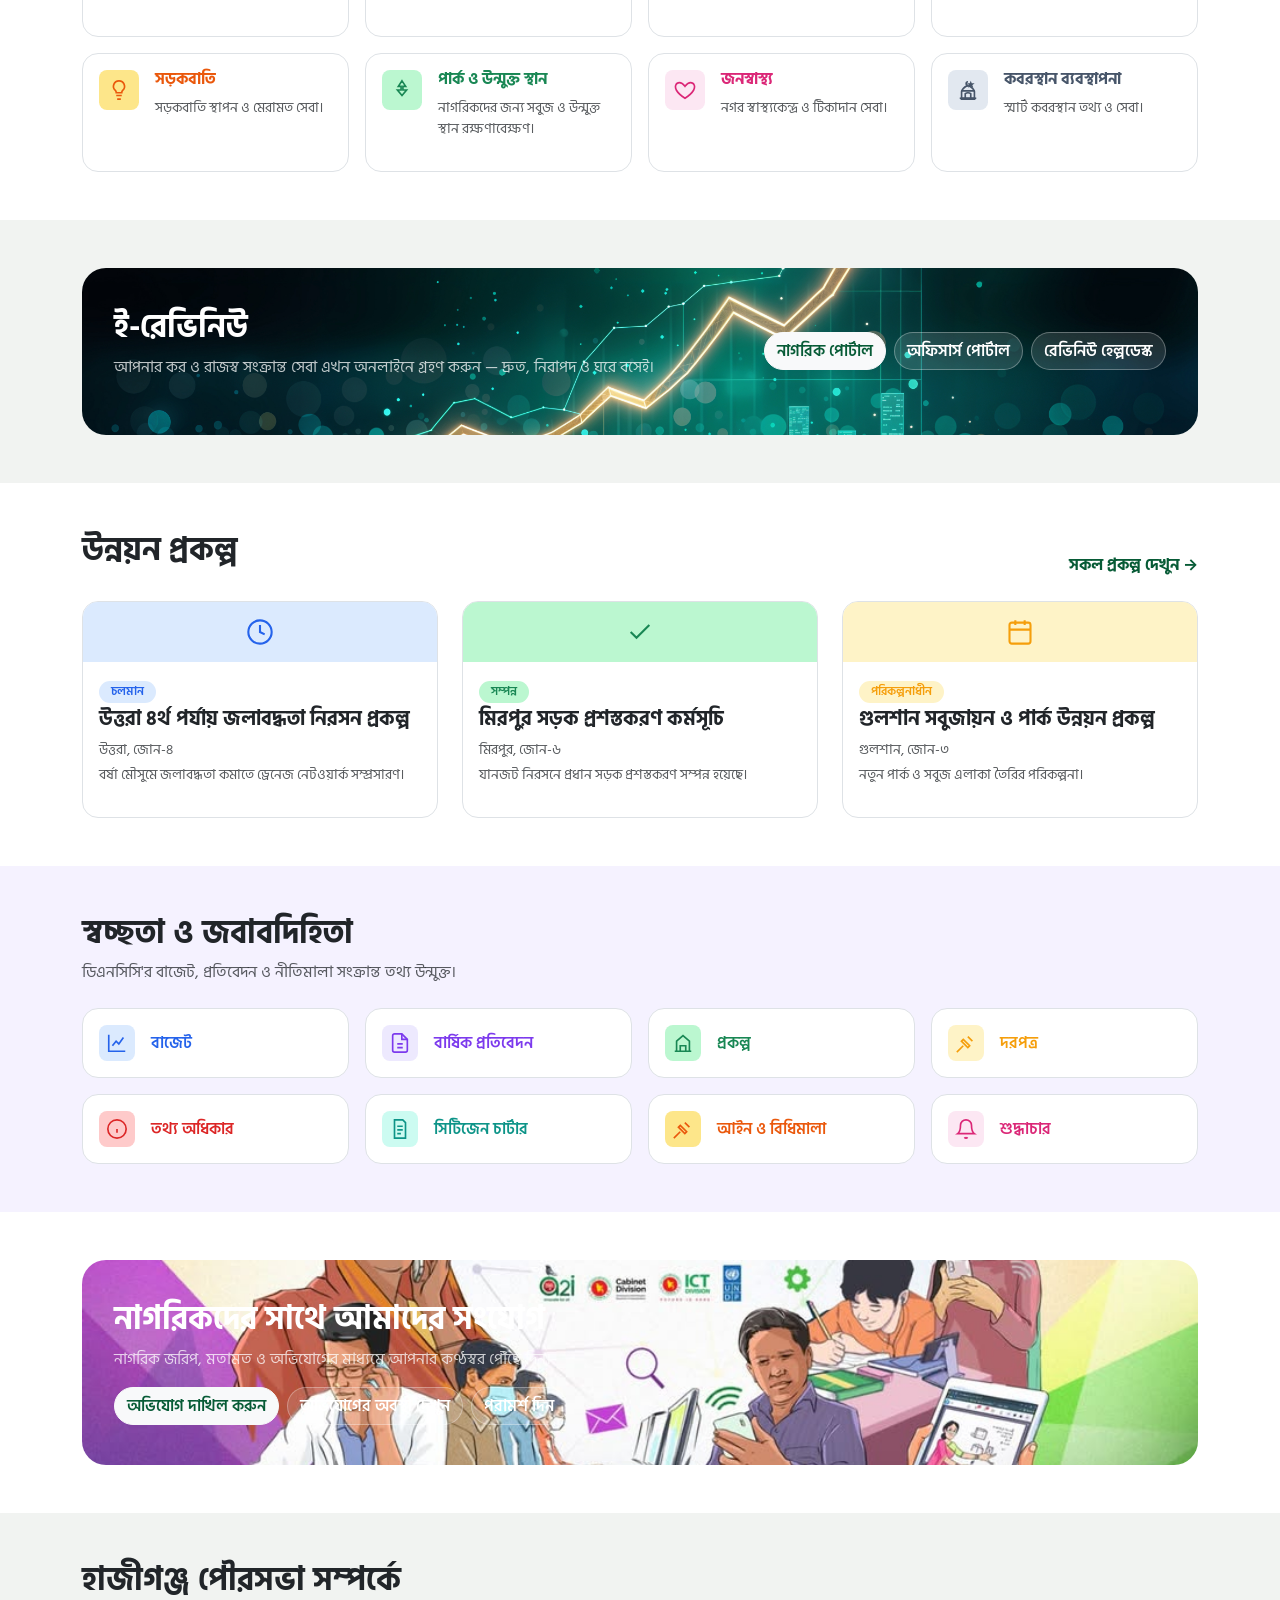
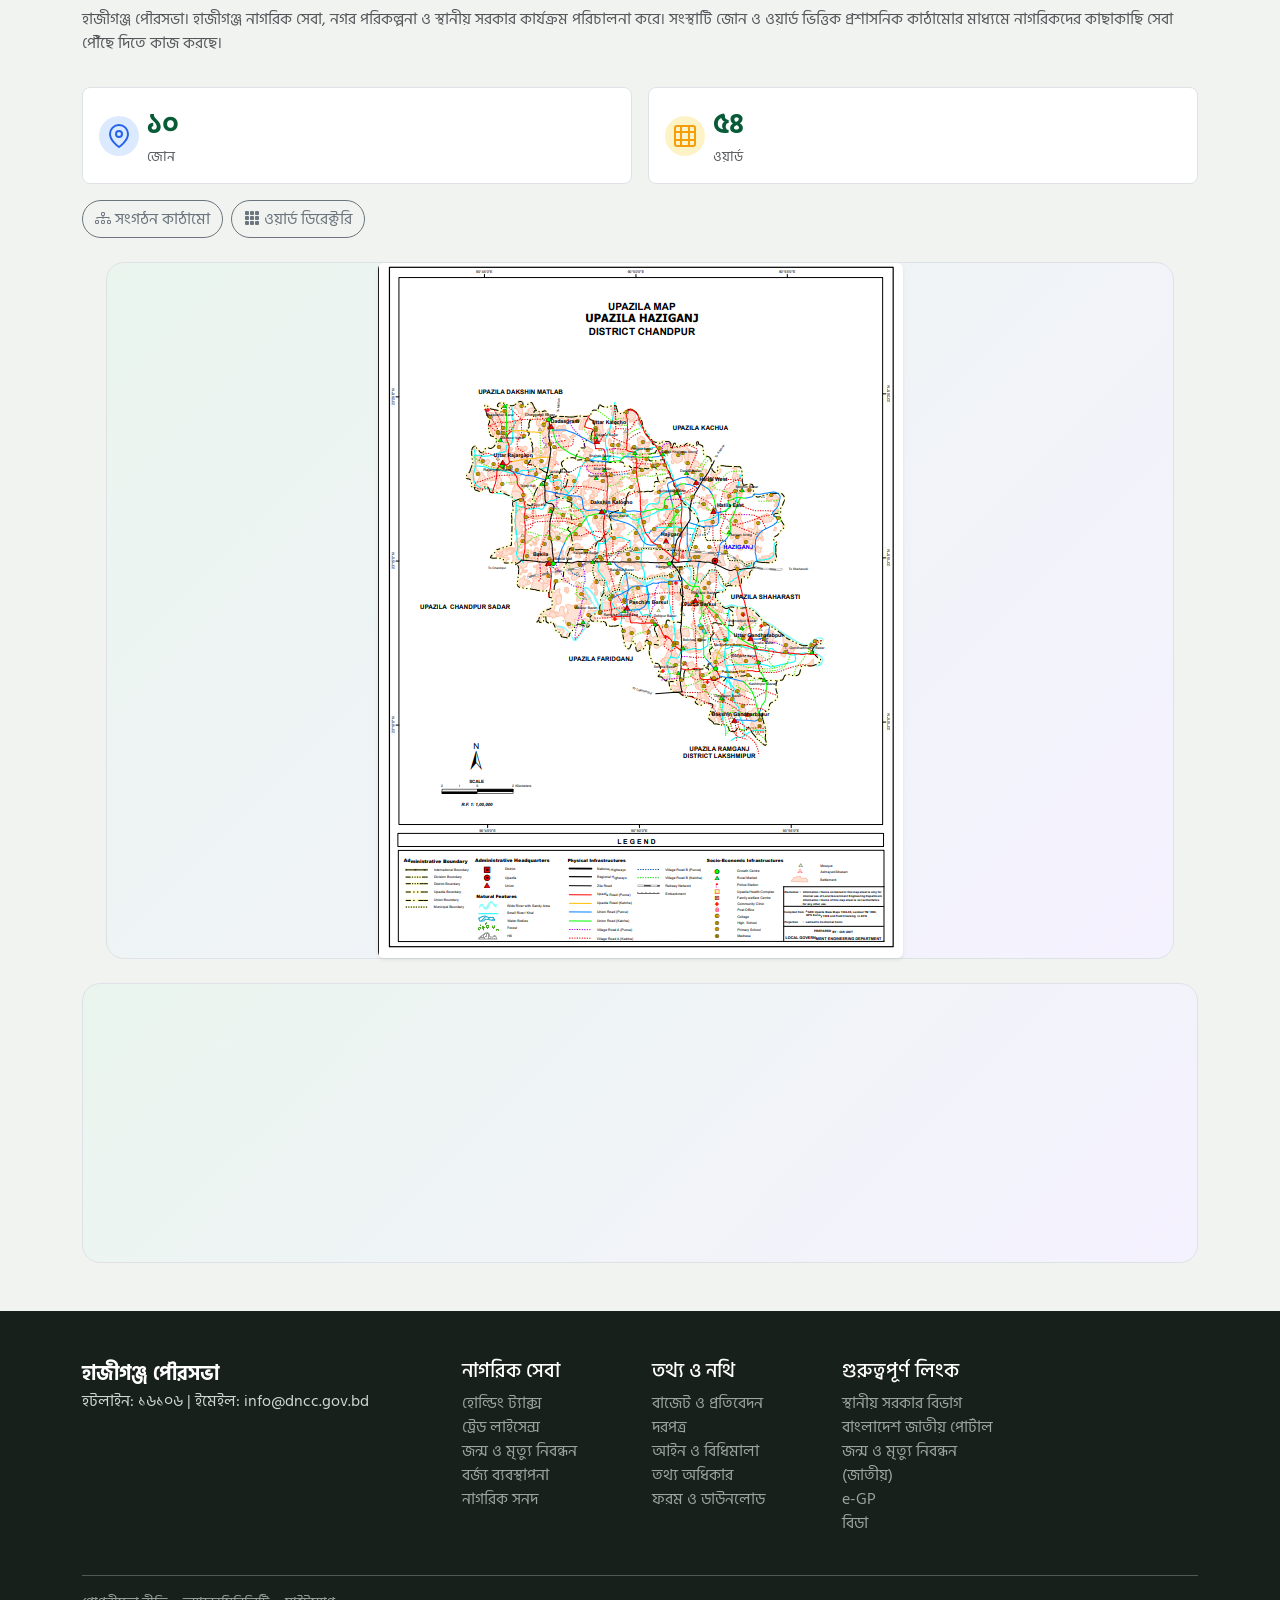
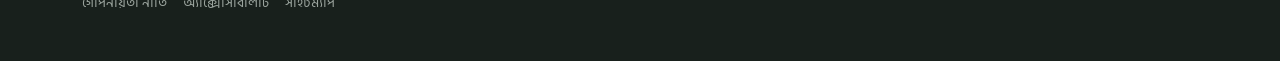
==== commit 2e2b2982: "done" ====
--- a/index.html
+++ b/index.html
@@ -17,6 +17,15 @@
     <link rel="stylesheet" href="https://cdnjs.cloudflare.com/ajax/libs/font-awesome/6.4.0/css/all.min.css">
     <link rel="stylesheet" href="css/index.css">
 </head>
+<style>
+    .hero-shado {
+        background: linear-gradient(to bottom, rgba(20, 15, 10, 0.55) 0%, rgba(20, 15, 10, 0) 100%);
+        backdrop-filter: blur(3px) saturate(140%);
+        -webkit-backdrop-filter: blur(10px) saturate(140%);
+        pointer-events: none;
+        z-index: 2;
+    }
+</style>
 
 <body>
 
@@ -578,9 +587,8 @@
                     style="background: url('storage/slider_3.jpg') center/cover no-repeat;"></div>
             </div>
         </div>
-       <div class="position-absolute top-0 start-0 w-100 h-100" 
-     style="background: linear-gradient(to bottom, rgba(20, 15, 10, 0.55) 0%, rgba(20, 15, 10, 0) 100%); backdrop-filter: blur(3px) saturate(140%); -webkit-backdrop-filter: blur(10px) saturate(140%); pointer-events: none; z-index: 2;">
-</div>
+        <div class="hero-shado position-absolute top-0 start-0 w-100 h-100">
+        </div>
         <div class="container position-relative h-100 d-flex align-items-center justify-content-center"
             style="z-index: 2; min-height: 60vh; ">
             <div class="text-center text-white">
@@ -590,12 +598,10 @@
                     <span data-bn>নাগরিক-কেন্দ্রিক ডিজিটাল সেবা</span><span data-en>Citizen-first digital
                         services</span>
                 </span>
-                <h1 class="display-4 fw-bold" data-bn
-                    style="  font-size: 4rem;font-weight: bold;">
+                <h1 class="display-4 fw-bold" data-bn style="  font-size: 4rem;font-weight: bold;">
                     হাজীগঞ্জ পৌরসভা<br>নাগরিক সেবা এখন আরও সহজ</h1>
                 <h1 class="display-4 fw-bold" data-en>Hajiganj Poura Municipality<br>Making civic services simpler</h1>
-                <p class="lead mt-3 mx-auto"
-                    style="max-width:600px;  font-weight: bold;" data-bn>
+                <p class="lead mt-3 mx-auto" style="max-width:600px;  font-weight: bold;" data-bn>
                     পৌরসভার বিভিন্ন নাগরিক সেবা, তথ্য,
                     আবেদন, নোটিশ ও অনলাইন সুবিধা এখন এক জায়গায়।</p>
                 <p class="lead mt-3 mx-auto" style="max-width:600px;" data-en>Access DNCC services, information,
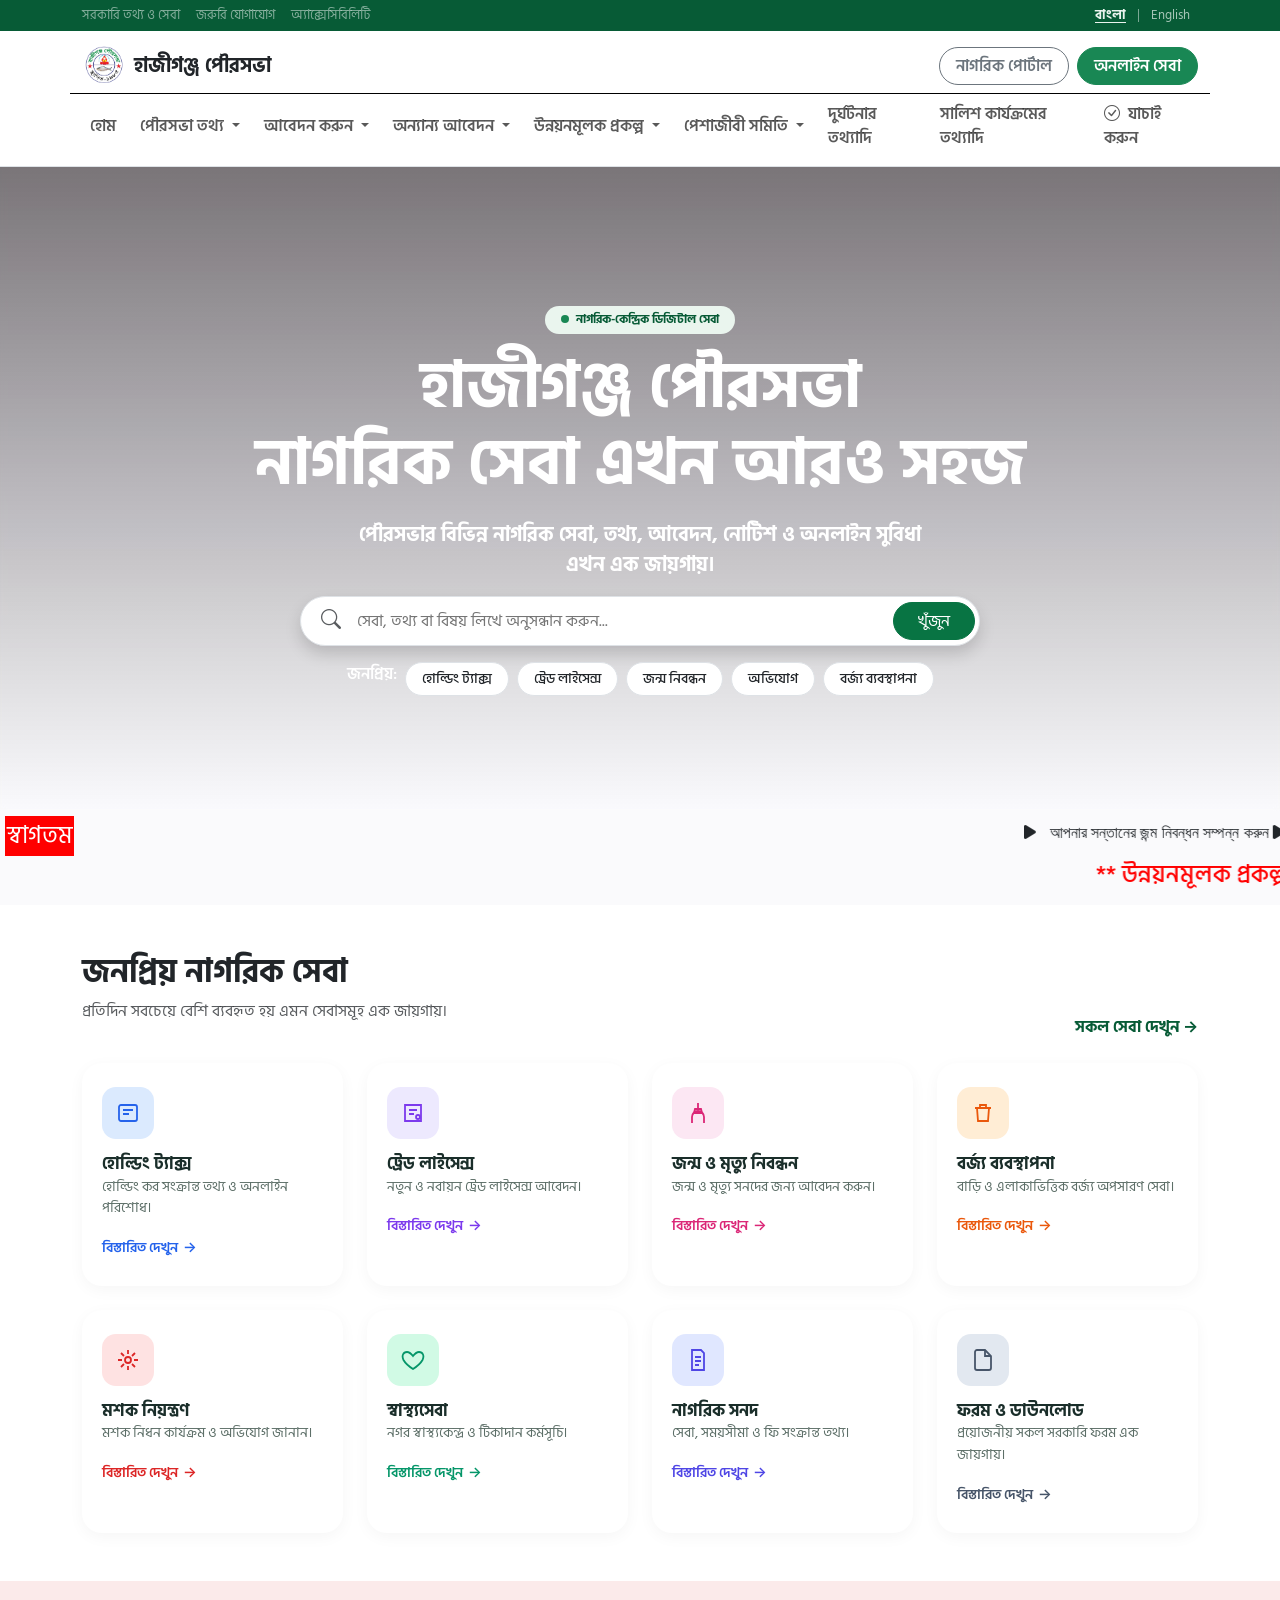
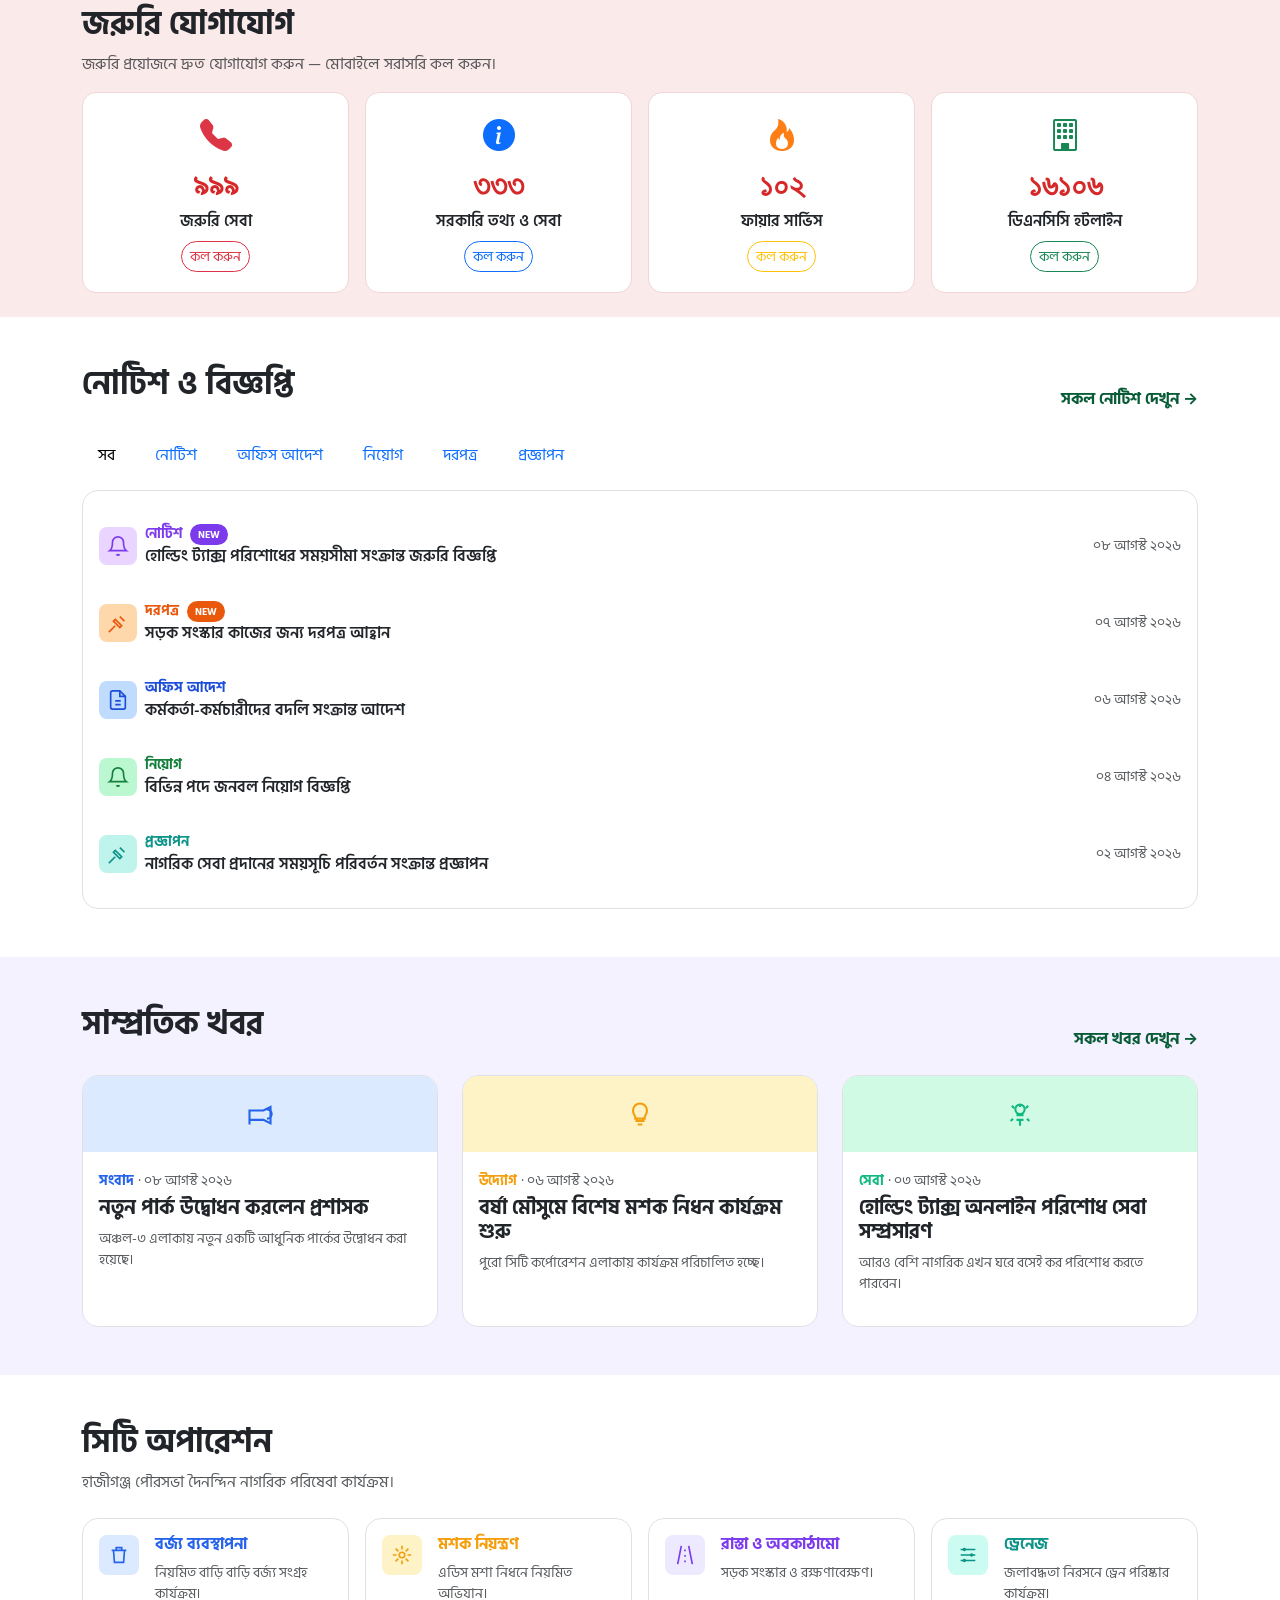
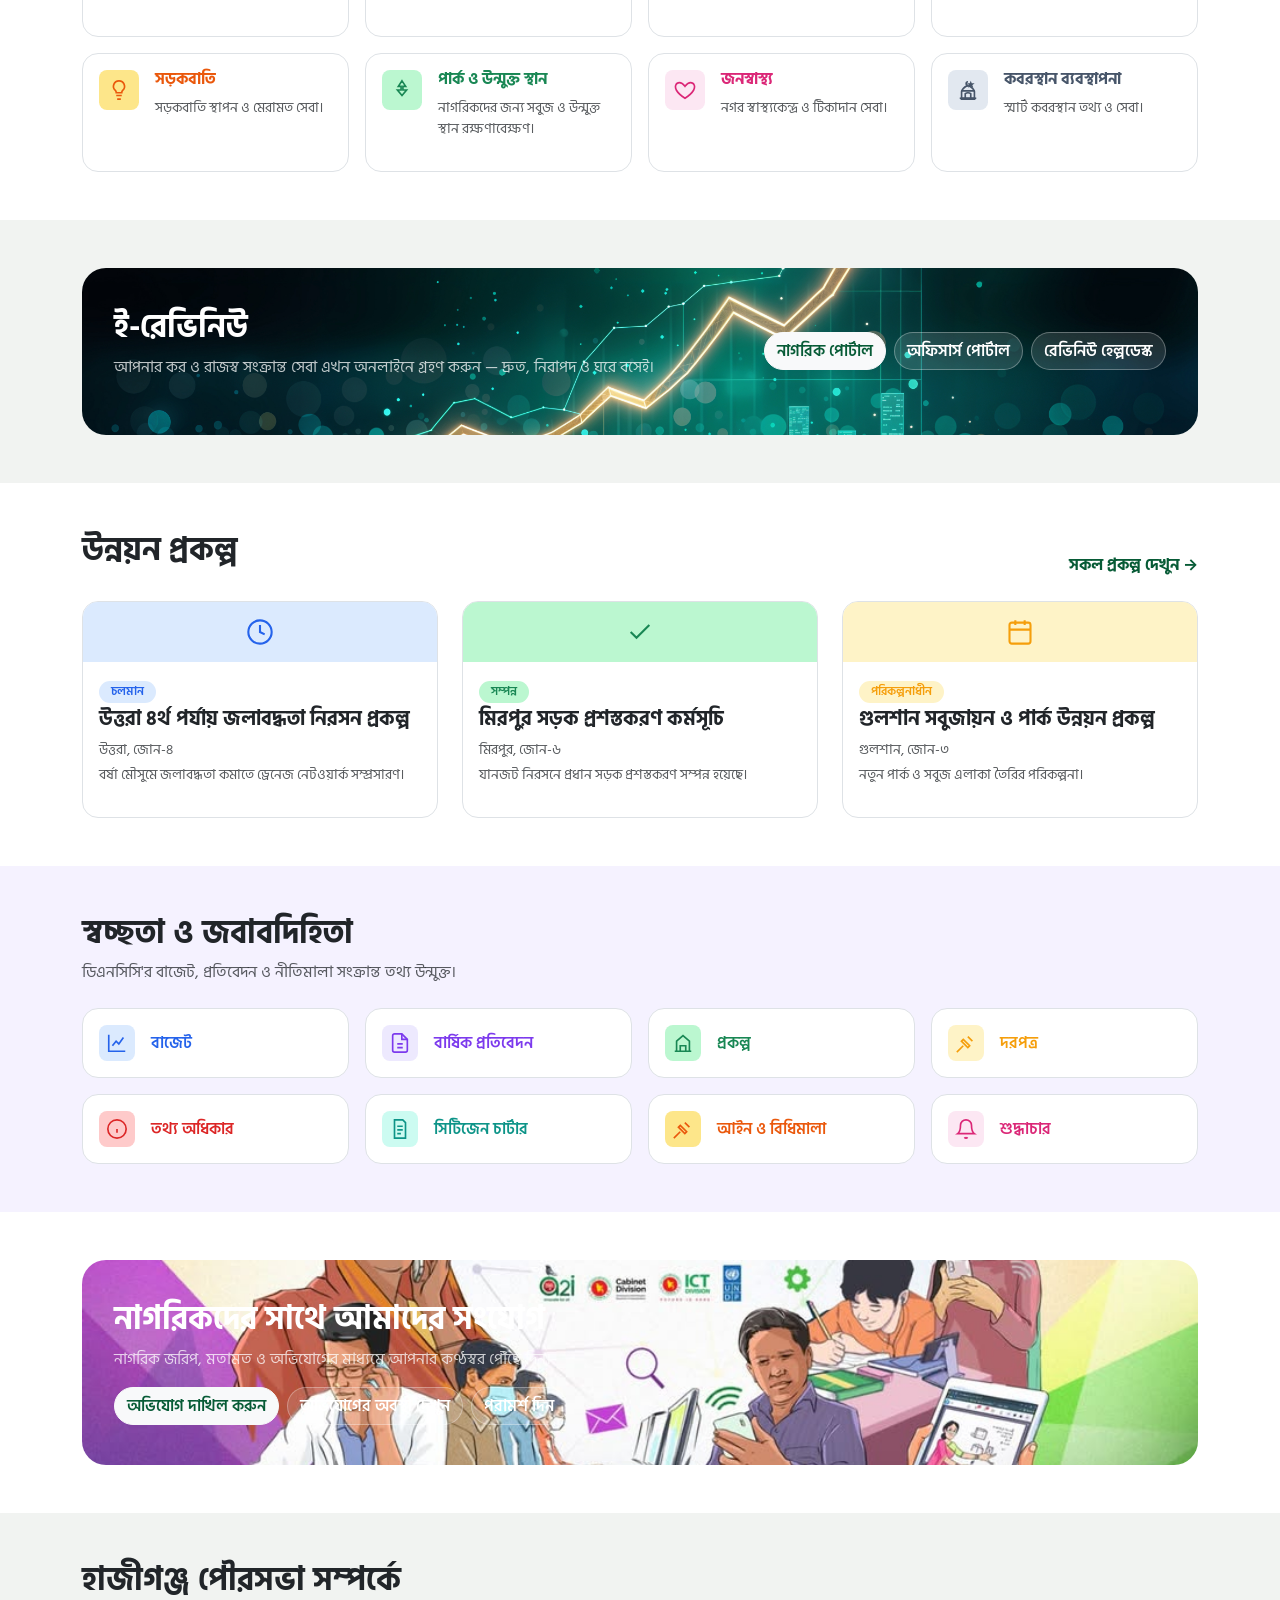
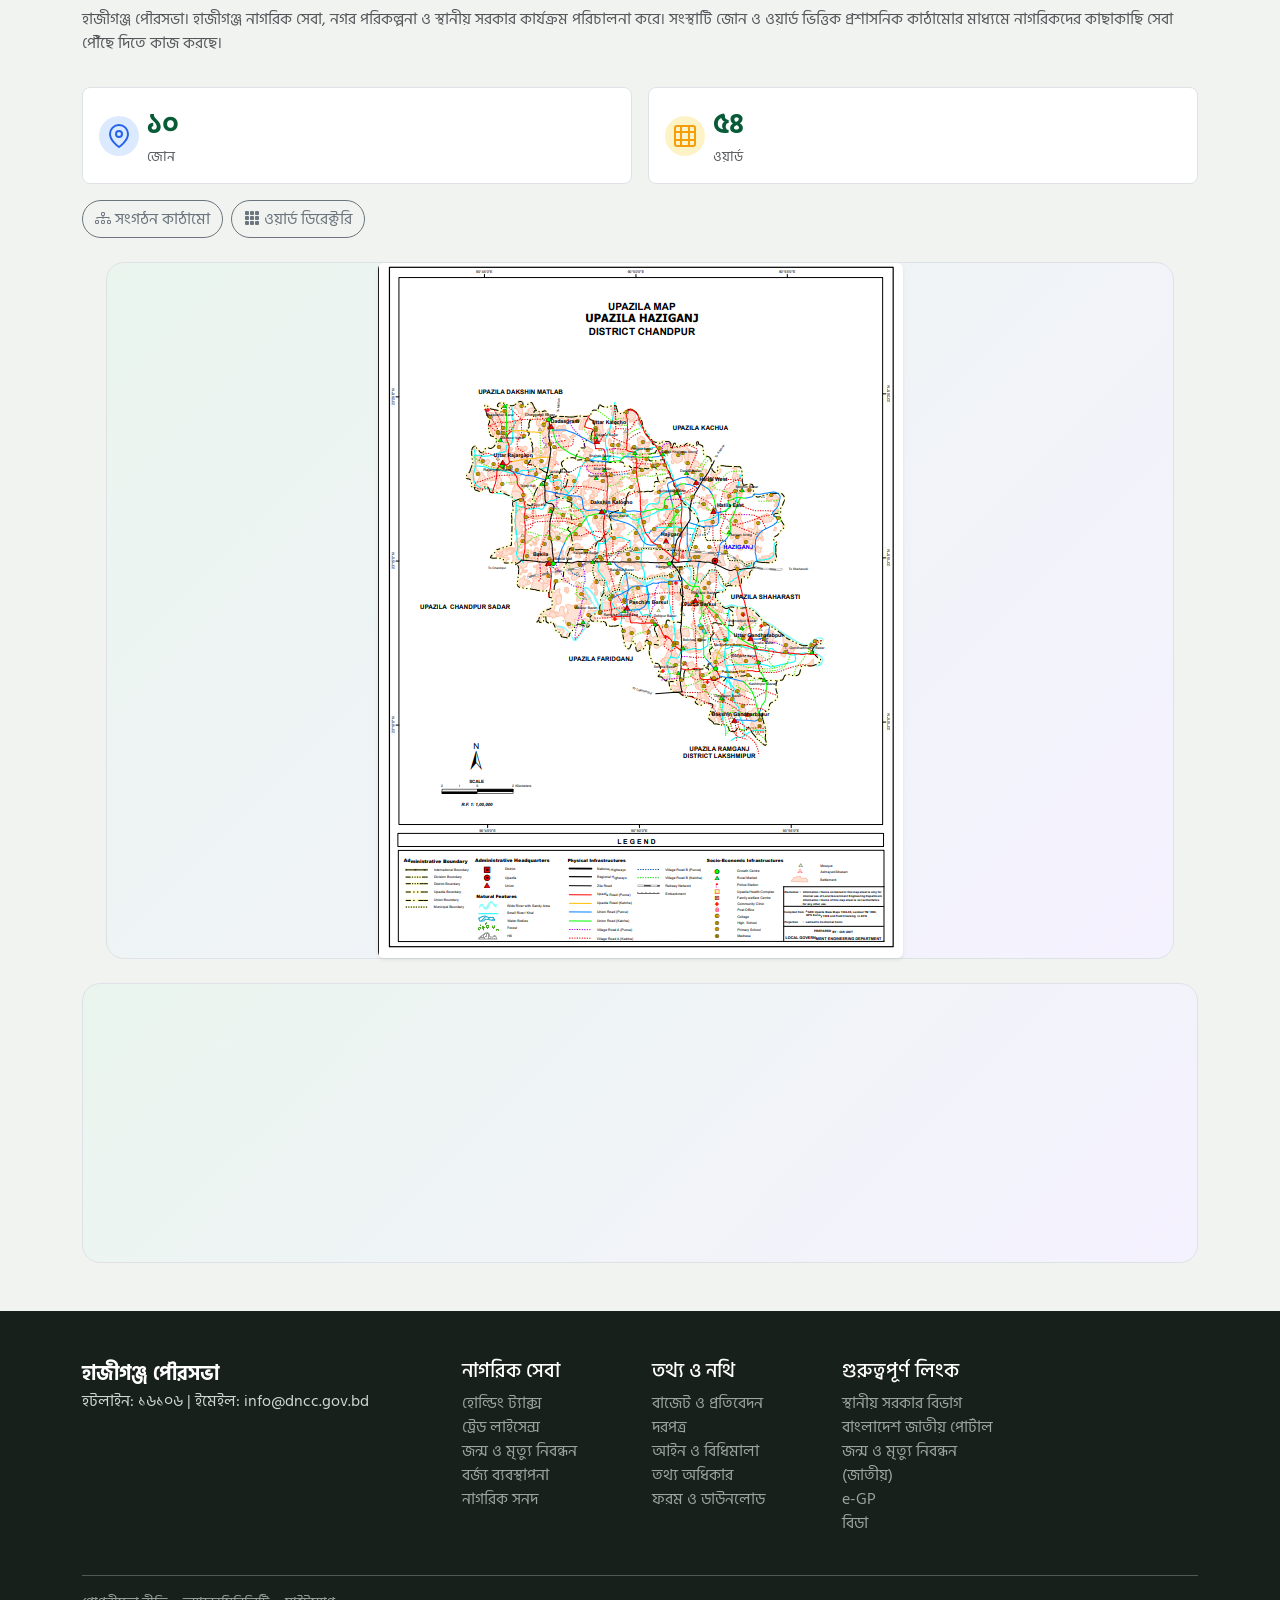
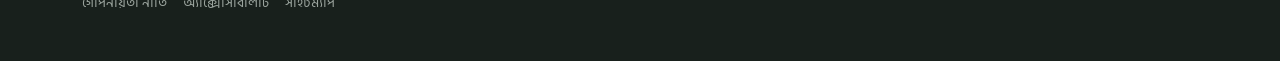
==== commit 6207ec70: "done" ====
--- a/index.html
+++ b/index.html
@@ -17,15 +17,7 @@
     <link rel="stylesheet" href="https://cdnjs.cloudflare.com/ajax/libs/font-awesome/6.4.0/css/all.min.css">
     <link rel="stylesheet" href="css/index.css">
 </head>
-<style>
-    .hero-shado {
-        background: linear-gradient(to bottom, rgba(20, 15, 10, 0.55) 0%, rgba(20, 15, 10, 0) 100%);
-        backdrop-filter: blur(3px) saturate(140%);
-        -webkit-backdrop-filter: blur(10px) saturate(140%);
-        pointer-events: none;
-        z-index: 2;
-    }
-</style>
+
 
 <body>
 
--- a/css/index.css
+++ b/css/index.css
@@ -570,4 +570,10 @@
             font-size: 1rem;
             color: #5d6f68;
         }
-   +    .hero-shado {
+        background: linear-gradient(to bottom, rgba(20, 15, 10, 0.55) 0%, rgba(20, 15, 10, 0) 100%);
+        backdrop-filter: blur(3px) saturate(140%);
+        -webkit-backdrop-filter: blur(10px) saturate(140%);
+        pointer-events: none;
+        z-index: 2;
+    }
